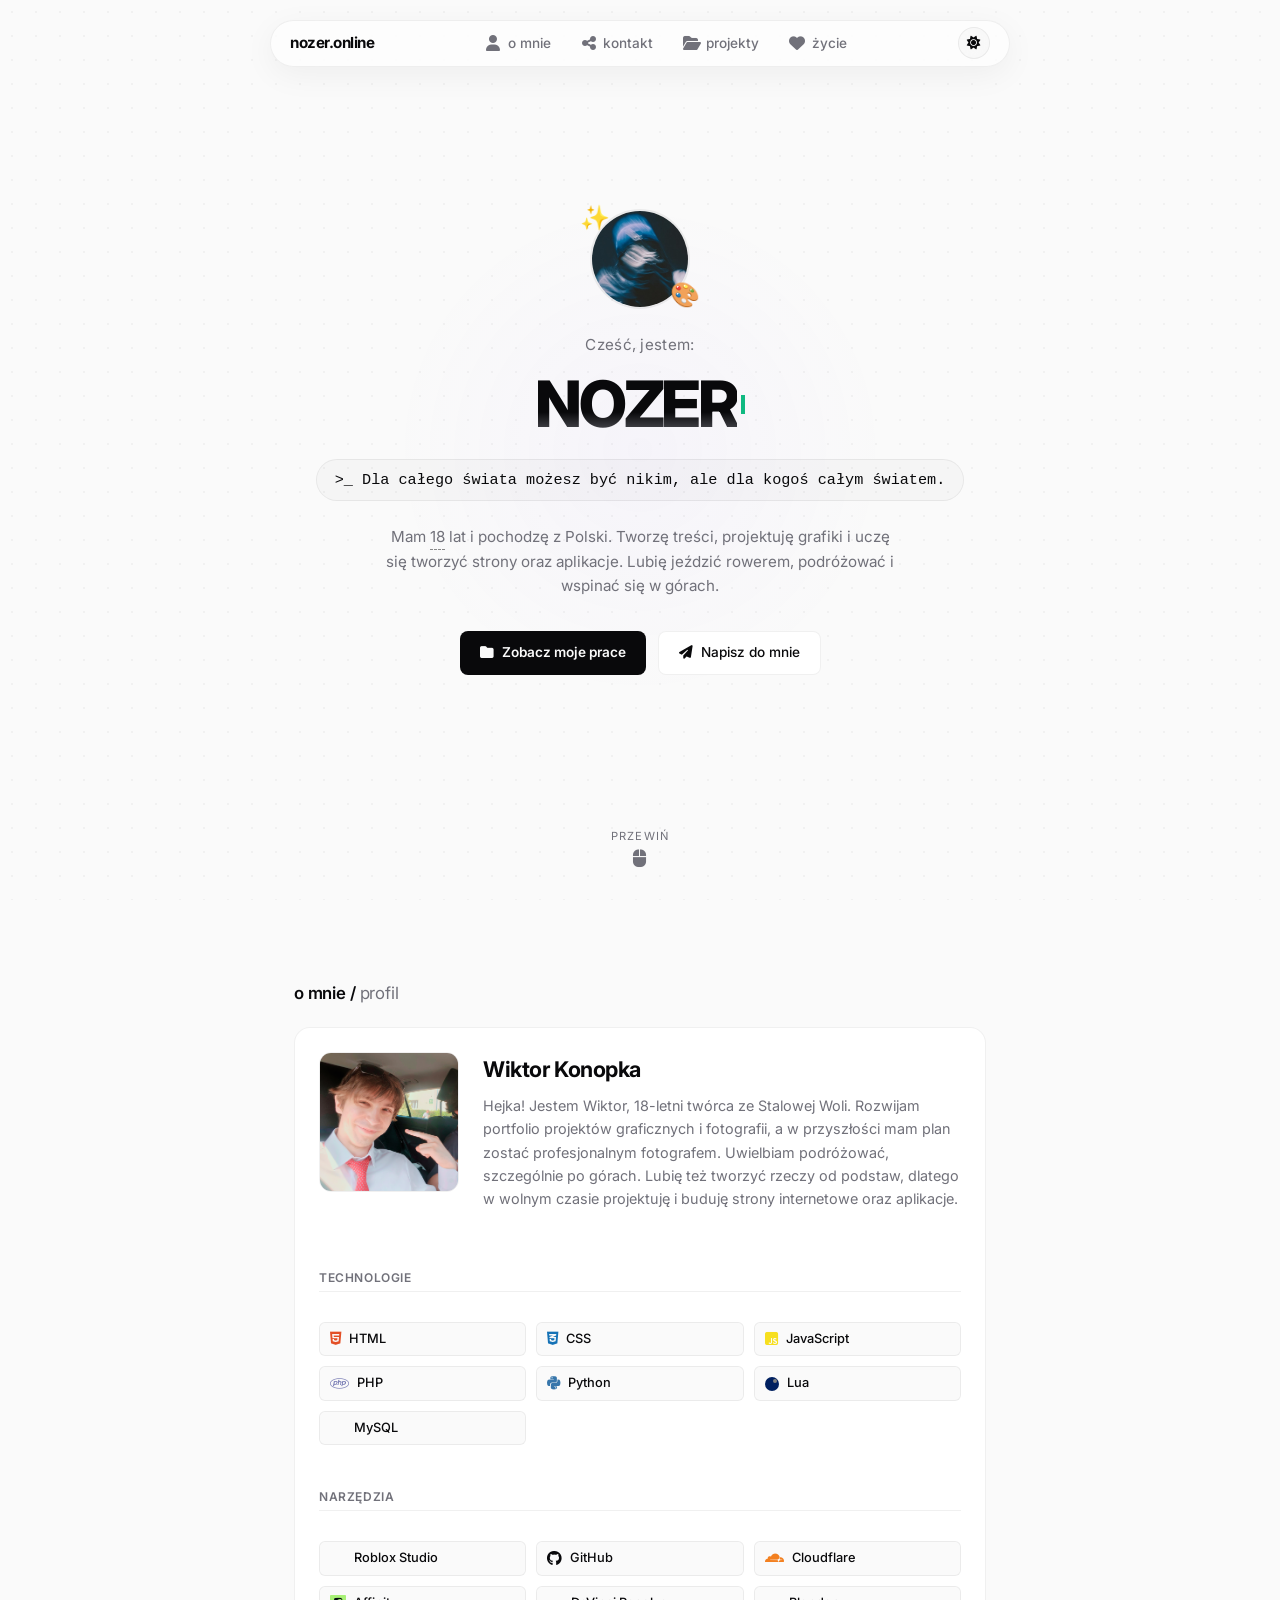
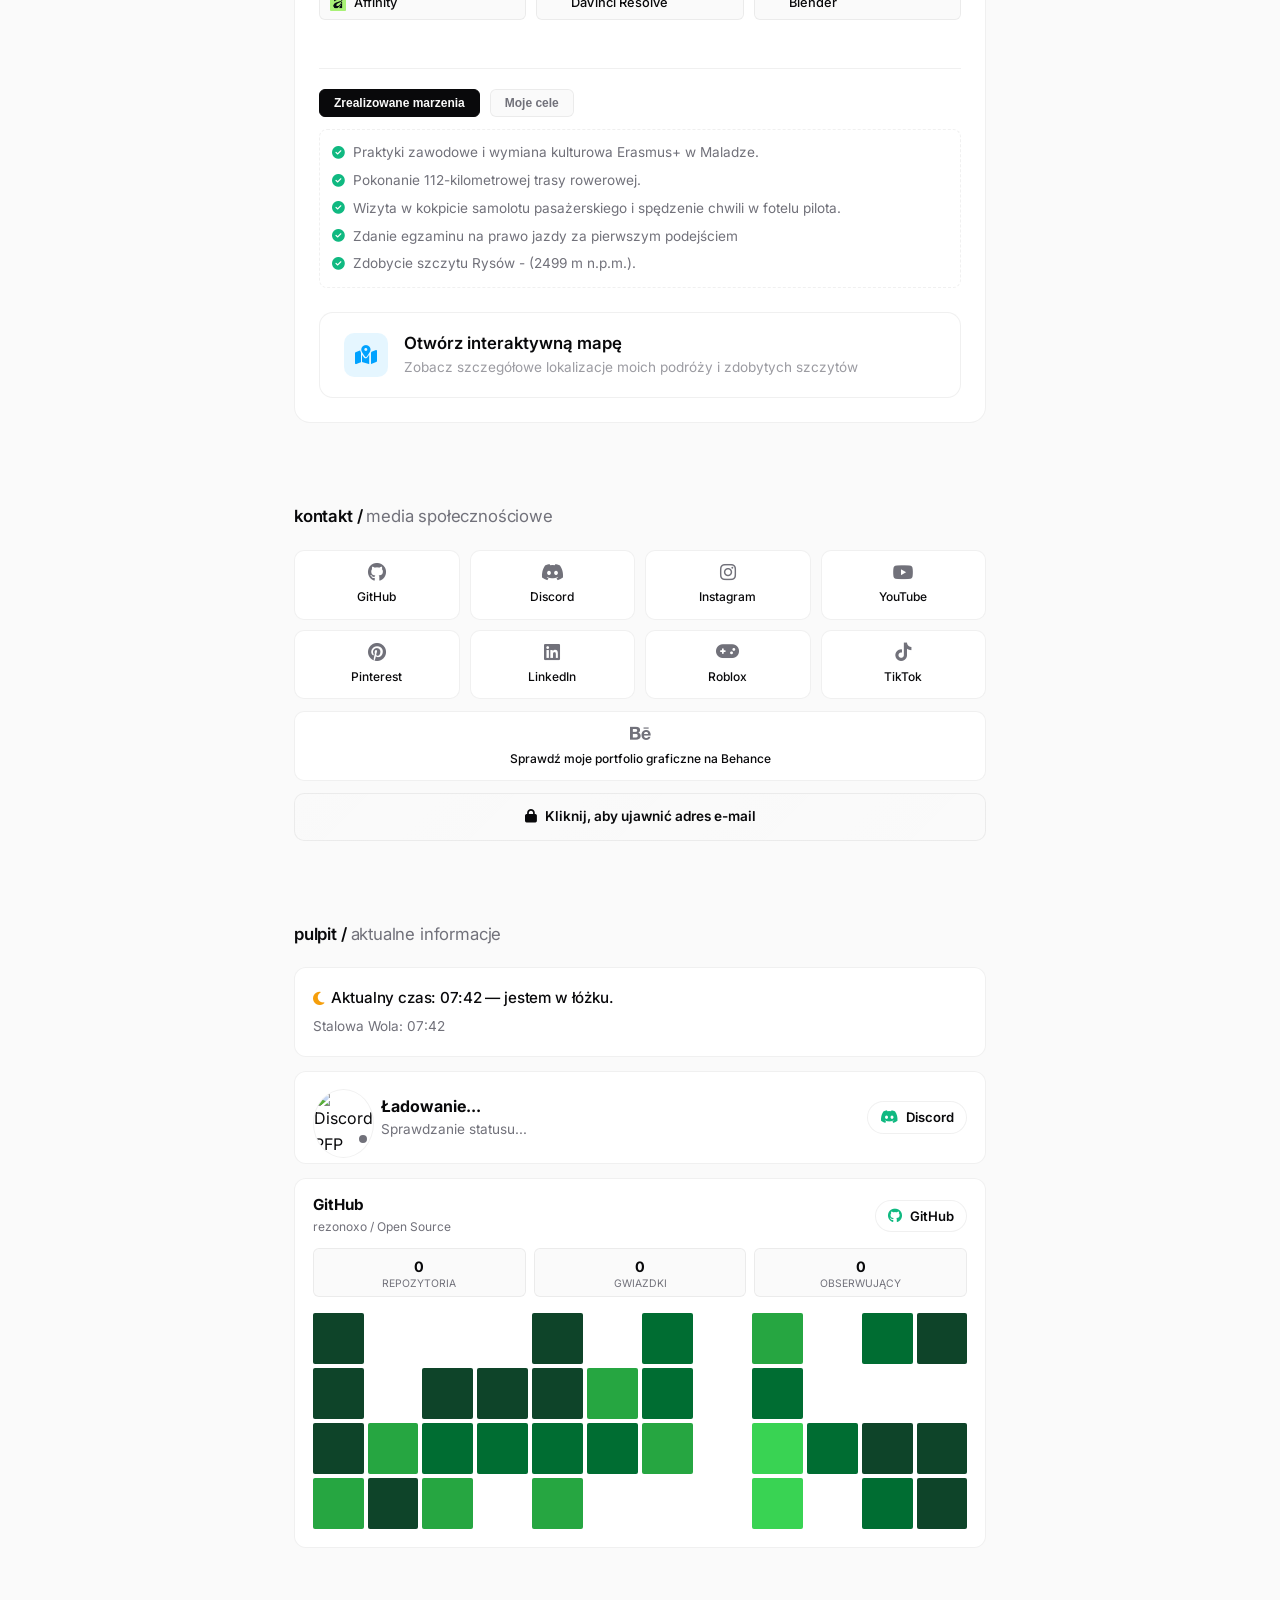
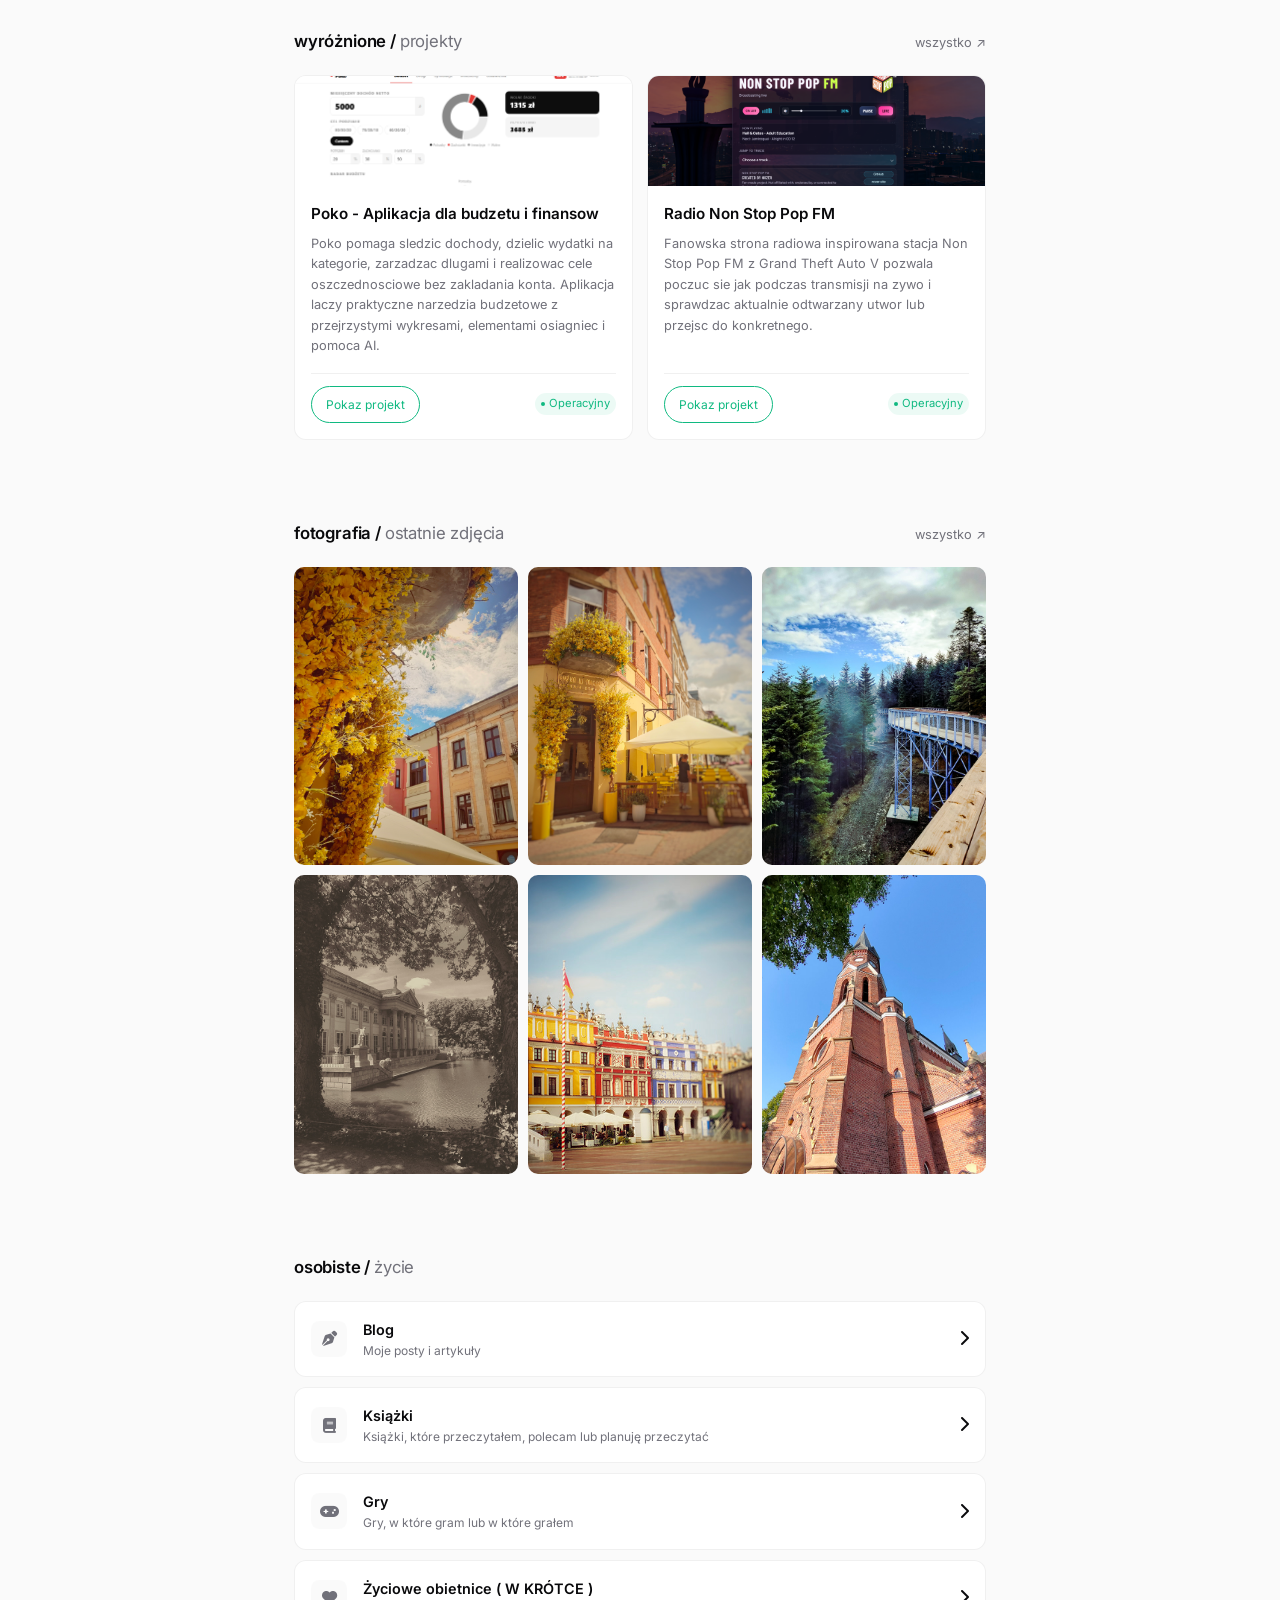
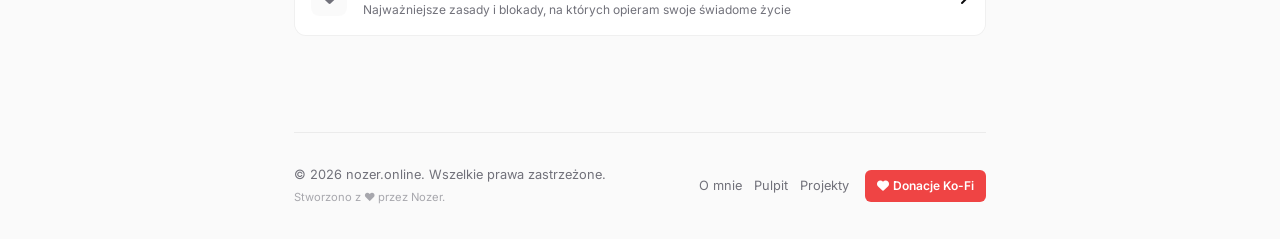
==== index.html @ cde569d1 "16.8.1" ====
﻿<!DOCTYPE html>
<html lang="pl">
<head>
    <meta charset="UTF-8">
    <meta name="viewport" content="width=device-width, initial-scale=1.0">
    <title>Nozer.online | Wiktor Konopka</title>
    <meta name="description" content="Hej, nazywam się Wiktor Konopka, jestem młodym twórcą z Polski. Tworzę grafiki, strony internetowe i aplikacje. Lubię podróżować, chodzić po górach i jeździć rowerem. Poznaj mnie na mojej stronie.">
    <meta name="keywords" content="Wiktor Konopka, Nozer, portfolio, web design Polska, fotografia, grafika, developer, designer, Stalowa Wola, Polska, Nozercode">
    <meta name="robots" content="index, follow, max-image-preview:large, max-snippet:-1, max-video-preview:-1">
    <link rel="canonical" href="https://nozer.online/">
    <meta property="og:title" content="Nozer | Portfolio, fotografia i web design">
    <meta property="og:description" content="Portfolio Wiktora Konopki (Nozer): strony internetowe, grafika, fotografia i projekty tworzone w Polsce.">
    <meta property="og:image" content="https://i.imgur.com/TGiq80i.jpeg">
    <meta property="og:url" content="https://nozer.online/">
    <meta property="og:type" content="website">
    <meta property="og:locale" content="pl_PL">
    <meta name="twitter:card" content="summary_large_image">
    <meta name="twitter:title" content="Nozer | Portfolio, fotografia i web design">
    <meta name="twitter:description" content="Hej, jestem Nozer. Jestem młodym twórcą z Polski. Tworzę grafiki, strony internetowe i aplikacje. Lubię podróżować, chodzić po górach i jeździć rowerem. Poznaj mnie na mojej stronie.">
    <meta name="twitter:image" content="https://i.imgur.com/TGiq80i.jpeg">
    <link rel="preconnect" href="https://fonts.googleapis.com">
    <link rel="preconnect" href="https://fonts.gstatic.com" crossorigin>
    <link href="https://fonts.googleapis.com/css2?family=Inter:wght@400;500;600;700;800&display=swap" rel="stylesheet">
    <link rel="stylesheet" href="https://cdnjs.cloudflare.com/ajax/libs/font-awesome/6.4.0/css/all.min.css">
    <link rel="icon" href="icon.png">
        <link rel="stylesheet" href="style.css">
        <script type="application/ld+json">
        {
            "@context": "https://schema.org",
            "@type": "Person",
            "name": "Wiktor Konopka",
            "givenName": "Wiktor",
            "familyName": "Konopka",
            "url": "https://nozer.online/",
            "jobTitle": "Web Designer, Graphic Designer, Photographer",
            "homeLocation": {
                "@type": "Place",
                "name": "Stalowa Wola, Polska"
            },
            "address": {
                "@type": "PostalAddress",
                "addressLocality": "Stalowa Wola",
                "addressCountry": "PL"
            },
            "sameAs": [
                "https://github.com/rezonoxo",
                "https://instagram.com/wiktorkonopka_pv",
                "https://youtube.com/@nozercode",
                "https://pinterest.com/nozercode",
                "https://behance.net/nozercode",
                "https://tiktok.com/@nozercode"
            ]
        }
        </script>
</head>
<body data-theme="dark">
<script src="https://unpkg.com/lenis@1.1.18/dist/lenis.min.js"></script>
  <script src="smooth-scroll.js"></script>
  <link rel="stylesheet" href="smooth-scroll.css">
    <!-- Navbar -->
    <div class="nav-wrapper">
        <nav class="site-nav">
            <a href="index.html" class="logo">nozer.online</a>
            <ul class="site-nav-links">
                <li><a href="#about" aria-label="O mnie"><i class="fas fa-user"></i><span class="nav-link-text">o mnie</span></a></li>
                <li><a href="#connect" aria-label="Sieci społeczne"><i class="fas fa-share-alt"></i><span class="nav-link-text">kontakt</span></a></li>
                <li><a href="#projects" aria-label="Projekty"><i class="fas fa-folder-open"></i><span class="nav-link-text">projekty</span></a></li>
                <li><a href="#life" aria-label="Życie"><i class="fas fa-heart"></i><span class="nav-link-text">życie</span></a></li>
            </ul>
            <div class="nav-right">
                <button class="theme-toggle" id="theme-toggle-btn" aria-label="Przełącz motyw">
                    <i class="fas fa-moon"></i>
                </button>
            </div>
        </nav>
    </div>


    <div id="home-view">
    <!-- Hero -->
    <header class="hero-fullscreen">
        <div class="avatar-container">
            <img src="pp.png" alt="Nozer Avatar" class="main-avatar">
            <span class="deco-sticker deco-1">✨</span>
            <span class="deco-sticker deco-2">🎨</span>
        </div>
        <div class="hero-subtitle">Cześć, jestem:</div>
        <div class="typewriter-wrapper">
            <h1><span id="hero-name"></span></h1>
            <span class="typewriter-cursor"></span>
        </div>
        <div class="hero-chip" id="hero-quote">>_ Tworzę cyfrowe doświadczenia, grafiki i materiały wizualne.</div>
        <p class="hero-sub">
  Mam <span class="age-wrapper">18<span class="age-tooltip" id="exact-age">Wczytywanie...</span></span> lat i pochodzę z Polski. Tworzę treści, projektuję grafiki i uczę się tworzyć strony oraz aplikacje. Lubię jeździć rowerem, podróżować i wspinać się w górach.
</p>
        <div class="hero-btns">
            <a href="#projects" class="btn btn-primary"><i class="fas fa-folder"></i> Zobacz moje prace</a>
            <a href="#connect" class="btn btn-secondary"><i class="fas fa-paper-plane"></i> Napisz do mnie</a>
        </div>
        <a href="#about" class="scroll-icon">Przewiń <i class="fas fa-mouse"></i></a>
    </header>

    <div class="container">

        <!-- ABOUT -->
        <section id="about">
            <div class="section-header">
                <h3>o mnie / <span>profil</span></h3>
            </div>
            <div class="about-box">
                <div class="about-top-row">
                    <img src="wiktorkonopka.jpg" class="about-img" alt="Wiktor Konopka" loading="lazy" onerror="this.src='https://i.imgur.com/TGiq80i.jpeg'">
                    <div class="about-details">
                        <h4>Wiktor Konopka</h4>
                        <p>Hejka! Jestem Wiktor, 18-letni twórca ze Stalowej Woli. Rozwijam portfolio projektów graficznych i fotografii, a w przyszłości mam plan zostać profesjonalnym fotografem. Uwielbiam podróżować, szczególnie po górach. Lubię też tworzyć rzeczy od podstaw, dlatego w wolnym czasie projektuję i buduję strony internetowe oraz aplikacje.</p>
                    </div>
                </div>
                
                <div class="skills-label">Technologie</div>
                <div class="programs-grid">
                    <div class="program-tag"><i class="fab fa-html5" style="color:#e34f26;"></i> HTML</div>
                    <div class="program-tag"><i class="fab fa-css3-alt" style="color:#1572b6;"></i> CSS</div>
                    <div class="program-tag"><i class="fab fa-js-square" style="color:#f7df1e;"></i> JavaScript</div>
                    <div class="program-tag"><i class="fab fa-php" style="color:#777bb4;"></i> PHP</div>
                    <div class="program-tag"><i class="fab fa-python" style="color:#3776ab;"></i> Python</div>
                    <div class="program-tag"><span class="lua-icon"></span> Lua</div>
                    <div class="program-tag"><img class="tool-brand-icon" src="https://cdn.simpleicons.org/mysql/4479A1" alt="" aria-hidden="true"> MySQL</div>
                </div>

                <div class="skills-label">Narzędzia</div>
                <div class="programs-grid">
                    <div class="program-tag"><img class="tool-brand-icon" src="https://cdn.simpleicons.org/roblox/00A2FF" alt="" aria-hidden="true"> Roblox Studio</div>
                    <div class="program-tag"><i class="fab fa-github" style="color:var(--text-main);"></i> GitHub</div>
                    <div class="program-tag"><i class="fab fa-cloudflare" style="color:#f38020;"></i> Cloudflare</div>
                    <div class="program-tag"><img class="tool-brand-icon" src="images/logoaffinity.png" alt="" aria-hidden="true"> Affinity</div>
                    <div class="program-tag"><img class="tool-brand-icon" src="https://cdn.simpleicons.org/davinciresolve/FF8C00" alt="" aria-hidden="true"> DaVinci Resolve</div>
                    <div class="program-tag"><img class="tool-brand-icon" src="https://cdn.simpleicons.org/blender/EA7638" alt="" aria-hidden="true"> Blender</div>
                </div>

                <div class="dreams-container">
                    <div class="dreams-tabs">
                        <button class="dream-tab-btn active" onclick="switchDreamTab('achieved')">Zrealizowane marzenia</button>
                        <button class="dream-tab-btn" onclick="switchDreamTab('planned')">Moje cele</button>
                    </div>
                    <div id="dream-achieved" class="dream-content-pane active">
                        <ul class="dream-list">
                            <li class="done"><i class="fas fa-check-circle"></i> Praktyki zawodowe i wymiana kulturowa Erasmus+ w Maladze.</li>
                            <li class="done"><i class="fas fa-check-circle"></i> Pokonanie 112-kilometrowej trasy rowerowej.</li>
                            <li class="done"><i class="fas fa-check-circle"></i> Wizyta w kokpicie samolotu pasażerskiego i spędzenie chwili w fotelu pilota.</li>
                            <li class="done"><i class="fas fa-check-circle"></i> Zdanie egzaminu na prawo jazdy za pierwszym podejściem</li>
                            <li class="done"><i class="fas fa-check-circle"></i> Zdobycie szczytu Rysów - (2499 m n.p.m.).</li>
                        </ul>
                    </div>
                    <div id="dream-planned" class="dream-content-pane">
                        <ul class="dream-list">
                            <li class="plan"><i class="far fa-circle"></i> Zdanie egzaminów zawodowych i zdobycie tytułu technika informatyka</li>
                            <li class="plan"><i class="far fa-circle"></i> Zdanie egzaminu maturalnego</li>
                            <li class="plan"><i class="far fa-circle"></i> Napisanie książki</li>
                            <li class="plan"><i class="far fa-circle"></i> Rozpoczęcie działalności w kółku fotograficznym</li>
                            <li class="plan"><i class="far fa-circle"></i> Nauczenie się pływać</li>
                        </ul>
                    </div>
                    <a href="mapa.html" class="map-link" aria-label="Otwórz interaktywną mapę">
                        <div class="map-link__inner">
                            <div class="map-link__icon" aria-hidden="true">
                                <i class="fas fa-map-marked-alt"></i>
                            </div>
                            <div class="map-link__content">
                                <div class="map-link__title">Otwórz interaktywną mapę</div>
                                <div class="map-link__subtitle">Zobacz szczegółowe lokalizacje moich podróży i zdobytych szczytów</div>
                            </div>
                        </div>
                    </a>
                </div>
            </div>
        </section>

        <!-- CONNECT -->
        <section id="connect">
            <div class="section-header">
                <h3>kontakt / <span>media społecznościowe</span></h3>
            </div>
            <div class="connect-container">
                <div class="socials-grid">
                    <a href="https://github.com/rezonoxo" class="social-btn" target="_blank" rel="noopener noreferrer"><i class="fab fa-github"></i>GitHub</a>
                    <a href="https://discord.com/users/690653953238499369" class="social-btn" target="_blank" rel="noopener noreferrer"><i class="fab fa-discord"></i>Discord</a>
                    <a href="https://instagram.com/wiktorkonopka_pv" class="social-btn" target="_blank" rel="noopener noreferrer"><i class="fab fa-instagram"></i>Instagram</a>
                    <a href="https://youtube.com/@nozercode" class="social-btn" target="_blank" rel="noopener noreferrer"><i class="fab fa-youtube"></i>YouTube</a>
                    <a href="https://pinterest.com/nozercode" class="social-btn" target="_blank" rel="noopener noreferrer"><i class="fab fa-pinterest"></i>Pinterest</a>
                    <a href="https://www.linkedin.com/in/wiktor-konopka-4b8548431/" class="social-btn" target="_blank" rel="noopener noreferrer"><i class="fab fa-linkedin"></i>LinkedIn</a>
                    <a href="https://www.roblox.com/pl/users/837322121/profile" class="social-btn" target="_blank" rel="noopener noreferrer"><i class="fas fa-gamepad"></i>Roblox</a>
                    <a href="https://tiktok.com/@nozercode" class="social-btn" target="_blank" rel="noopener noreferrer"><i class="fab fa-tiktok"></i>TikTok</a>
                </div>
                <a href="https://behance.net/nozercode" class="social-btn" target="_blank" rel="noopener noreferrer"><i class="fab fa-behance"></i>Sprawdź moje portfolio graficzne na Behance</a>
                <div class="secure-mail-wrapper">
                    <div class="mail-btn" id="secure-mail-trigger" onclick="handleSecureEmail()">
                        <i class="fas fa-lock"></i> <span id="mail-text">Kliknij, aby ujawnić adres e-mail</span>
                    </div>
                </div>
            </div>
        </section>

        <!-- DASHBOARD -->
        <section id="dashboard">
            <div class="section-header">
                <h3>pulpit / <span>aktualne informacje</span></h3>
            </div>
            
            <div class="dashboard-grid">
                <div class="card weather-card-natural">
                    <div class="weather-line">
                        <i class="fas fa-circle-notch fa-spin" id="weather-icon"></i> 
                        <span id="natural-time-string">Aktualny czas --:--</span>
                    </div>
                    <div class="weather-subline" id="natural-weather-string">
                        Pogoda w Stalowej Woli ładuje się...
                    </div>
                </div>

                <div class="card discord-compact" id="discord-compact-card" tabindex="0" role="button" aria-haspopup="true" aria-expanded="false" aria-label="Pokaż pełny status Discorda">
                    <div class="discord-avatar-wrapper discord-avatar-wrapper--lg">
                        <img src="https://i.imgur.com/TGiq80i.jpeg" id="dashboard-discord-pfp" class="discord-avatar-img" alt="Discord PFP">
                        <div class="discord-live-dot" id="dashboard-discord-dot"></div>
                    </div>
                    <div class="discord-compact-text">
                        <h4 id="dashboard-discord-name">Ładowanie...</h4>
                        <p id="dashboard-discord-activity">Sprawdzanie statusu...</p>
                    </div>
                    <a href="#" id="action-discord" class="card-action-link" target="_blank" rel="noopener noreferrer"><i class="fab fa-discord"></i> Discord</a>
                    <div class="discord-full-overlay" aria-hidden="true">
                        <iframe src="widget.html" title="Discord full profile" loading="lazy"></iframe>
                    </div>
                </div>
            </div>

            <div class="card github-box">
                <div class="github-card-head">
                    <div class="github-card-title">
                        <h4>GitHub</h4>
                        <span>rezonoxo / Open Source</span>
                    </div>
                    <a href="#" id="action-github" class="card-action-link" target="_blank" rel="noopener noreferrer"><i class="fab fa-github"></i> GitHub</a>
                </div>
                <div class="git-stats-row">
                    <div class="git-stat-pill"><div id="git-commits">0</div><span>Repozytoria</span></div>
                    <div class="git-stat-pill"><div id="git-stars">0</div><span>Gwiazdki</span></div>
                    <div class="git-stat-pill"><div id="git-prs">0</div><span>Obserwujący</span></div>
                </div>
                <div>
                    <div class="github-grid" id="git-board"></div>
                </div>
            </div>
        </section>

        <!-- PROJECTS -->
        <section id="projects">
            <div class="section-header">
                <h3>wyróżnione / <span>projekty</span></h3>
                <a href="#catalog-projects" class="view-all" data-catalog-link="projects">wszystko ↗</a>
            </div>
            <div class="projects-grid" id="featured-projects-grid">
                <div class="project-card">
                    <img src="projects/banners/poko.png" class="project-banner" alt="Banner aplikacji Poko" loading="lazy">
                    <div class="project-content">
                        <div class="project-title-row">
                            <h4>Poko - Aplikacja dla budżetu i finansów</h4>
                        </div>
                        <p class="project-desc">Poko pomaga śledzić dochody, dzielić wydatki na kategorie, zarządzać długami i realizować cele oszczędnościowe — bez zakładania konta. Aplikacja łączy praktyczne narzędzia budżetowe z przejrzystymi wykresami, elementami osiągnięć i pomocą AI.</p>
                        <div class="project-footer">
                            <a href="https://rezonoxo.github.io/Poko/" class="project-action" target="_blank" rel="noopener noreferrer">Pokaż projekt</a>
                            <div class="sys-status">Operacyjny</div>
                        </div>
                    </div>
                </div>
                <div class="project-card">
                    <img src="projects/banners/nsf.png" class="project-banner" alt="Banner radia Non Stop Pop FM" loading="lazy">
                    <div class="project-content">
                        <div class="project-title-row">
                            <h4>Radio Non Stop Pop FM</h4>
                        </div>
                        <p class="project-desc">To fanowska strona radiowa inspirowana stacją Non Stop Pop FM z Grand Theft Auto V pozwala poczuć się jakby słuchając transmisję na żywo i sprawdzać aktualnie odtwarzany utwór lub przejść do konkretnego.</p>
                        <div class="project-footer">
                            <a href="https://rezonoxo.github.io/non-stop-fm/" class="project-action" target="_blank" rel="noopener noreferrer">Pokaż projekt</a>
                            <div class="sys-status">Operacyjny</div>
                        </div>
                    </div>
                </div>
            </div>
        </section>

        <!-- PHOTOGRAPHY -->
        <section id="photography">
            <div class="section-header">
                <h3>fotografia / <span>ostatnie zdjęcia</span></h3>
                <a href="#catalog-photos" class="view-all" data-catalog-link="photos">wszystko ↗</a>
            </div>
            <div class="photo-row" id="featured-photo-row">
                <div class="photo-item" tabindex="0" role="button" aria-label="Otwórz zdjęcie: Kościół w stylu gotyckim" data-title="Kościół w stylu gotyckim" data-location="Stalowa Wola, Polska">
                    <img src="photography/church.jpg" alt="zdjęcie kościoła" loading="lazy">
                    <div class="photo-overlay"><i class="fas fa-expand"></i></div>
                </div>
                <div class="photo-item" tabindex="0" role="button" aria-label="Otwórz zdjęcie: Jesienny las" data-title="Jesienny las" data-location="Pieniński Park Narodowy, Polska">
                    <img src="photography/forest.jpg" alt="Fotografia ukazująca spokojną scenę jesiennego lasu. Promienie słońca przebijają się przez gęstą koronę wysokich, nagich drzew, rzucając promienie na ścieżkę zaśniężoną rdzawobrązowymi liśćmi. Ścieżka wijąca się w dal, gdzie samotna postać osoby spaceruje. Mały, biały znacznik szlaku z zielonym tekstem widoczny na pniu drzewa na pierwszym planie." loading="lazy">
                    <div class="photo-overlay"><i class="fas fa-expand"></i></div>
                </div>
                <div class="photo-item" tabindex="0" role="button" aria-label="Otwórz zdjęcie: Ulica Pragi" data-title="Ulica Pragi" data-location="Praga, Czechy">
                    <img src="photography/prague.jpg" alt="Widok ulicy z wąskiego brukowanego przejścia skierowanego w stronę dużego, ozdobnego budynku w stylu żółto-ochrowego pod czystym błękitnym niebem. Budynek ma klasyczną fasadę z dużymi łukowymi oknami na górnych piętrach i ciemnoniebieskimi detalami. Kilka białych samochodów dostawczych zaparkowanych na dole, w pobliżu sklepów. Ludzie spacerują po ulicy, a kobieta ciągnąc różową walizkę. Boki przejścia oprawiają niższe ściany sąsiednich starych budynków." loading="lazy">
                    <div class="photo-overlay"><i class="fas fa-expand"></i></div>
                </div>
                <div class="photo-item" tabindex="0" role="button" aria-label="Otwórz zdjęcie: Alpy Szwajcarskie" data-title="Alpy Szwajcarskie" data-location="Mürren, Szwajcaria">
                    <img src="photography/water.jpg" alt="Zbliżenie na dłoń trzymającą szklankę wody z lodem i plasterkiem cytryny. W tle widać imponujące, ośnieżone góry oraz zielone zbocza i lasy pod błękitnym niebem." loading="lazy">
                    <div class="photo-overlay"><i class="fas fa-expand"></i></div>
                </div>
            </div>
            <div class="photo-modal" id="photo-modal" aria-hidden="true">
                <div class="photo-modal-content">
                    <button class="photo-modal-close" id="photo-modal-close" aria-label="Zamknij zdjęcie">
                        <i class="fas fa-times"></i>
                    </button>
                    <img id="photo-modal-img" src="" alt="Powiększone zdjęcie">
                    <div class="photo-modal-meta">
                        <h4 id="photo-modal-title">Tytuł zdjęcia</h4>
                        <p><i class="fas fa-location-dot"></i> <span id="photo-modal-location">Malaga, Hiszpania</span></p>
                    </div>
                </div>
            </div>
        </section>

        <!-- LIFE -->
        <section id="life">
            <div class="section-header">
                <h3>osobiste / <span>życie</span></h3>
            </div>
            <div class="life-list">
                <a href="entries.html" class="life-item">
                    <div class="life-left">
                        <div class="life-icon"><i class="fas fa-pen-nib"></i></div>
                        <div class="life-info"><h4>Blog</h4><p>Moje posty i artykuły</p></div>
                    </div>
                    <div class="life-arrow"><i class="fas fa-chevron-right"></i></div>
                </a>
                <a href="books.html" class="life-item">
                    <div class="life-left">
                        <div class="life-icon"><i class="fas fa-book"></i></div>
                        <div class="life-info"><h4>Książki</h4><p>Książki, które przeczytałem, polecam lub planuję przeczytać</p></div>
                    </div>
                    <div class="life-arrow"><i class="fas fa-chevron-right"></i></div>
                </a>
                <a href="games.html" class="life-item">
                    <div class="life-left">
                        <div class="life-icon"><i class="fas fa-gamepad"></i></div>
                        <div class="life-info"><h4>Gry</h4><p>Gry, w które gram lub w które grałem</p></div>
                    </div>
                    <div class="life-arrow"><i class="fas fa-chevron-right"></i></div>
                </a>
                <a href="life-promises.html" class="life-item">
                    <div class="life-left">
                        <div class="life-icon"><i class="fas fa-heart"></i></div>
                        <div class="life-info"><h4>Życiowe obietnice ( W KRÓTCE )</h4><p>Najważniejsze zasady i blokady, na których opieram swoje świadome życie</p></div>
                    </div>
                    <div class="life-arrow"><i class="fas fa-chevron-right"></i></div>
                </a>
            </div>
        </section>

        <!-- FOOTER -->
        <footer class="site-footer">
            <div class="footer-left">
                <div>&copy; <span class="current-year"></span> nozer.online. Wszelkie prawa zastrzeżone.</div>
                <div style="font-size: 0.7rem; opacity: 0.6;">Stworzono z ❤️ przez Nozer.</div>
            </div>
            <div class="footer-right">
                <ul class="footer-nav">
                    <li><a href="#about">O mnie</a></li>
                    <li><a href="#dashboard">Pulpit</a></li>
                    <li><a href="#projects">Projekty</a></li>
                </ul>
                <a href="https://ko-fi.com/nozer" target="_blank" rel="noopener noreferrer" class="btn-donation"><i class="fas fa-heart"></i> Donacje Ko-Fi</a>
            </div>
        </footer>

    </div>
    </div>

    <section class="catalog-view" id="catalog-view" aria-hidden="true">
        <div class="catalog-shell">
            <div class="catalog-topbar">
                <button class="catalog-back-btn" id="catalog-back-btn" type="button">
                    <i class="fas fa-arrow-left"></i>
                    Powrot
                </button>
                <div class="catalog-tabs" role="tablist" aria-label="Katalog">
                    <button class="catalog-tab active" type="button" data-catalog-tab="projects">
                        <i class="fas fa-folder-open"></i>
                        Projekty
                    </button>
                    <button class="catalog-tab" type="button" data-catalog-tab="photos">
                        <i class="fas fa-camera"></i>
                        Fotografie
                    </button>
                </div>
            </div>

            <header class="catalog-hero">
                <p id="catalog-kicker">katalog / projekty</p>
                <h2 id="catalog-title">Wszystkie projekty</h2>
                <span id="catalog-count">0 pozycji</span>
            </header>

            <div class="catalog-grid catalog-project-grid" id="catalog-grid"></div>
        </div>
    </section>

    <script>
        // ============================================
        // TYPEWRITER EFFECT
        // ============================================
        const typewriter = {
            names: ["NOZER", "WIKTOR", "HEAVEN", "REZONOXO"],
            currentIndex: 0,
            charIndex: 0,
            isDeleting: false,
            isWaiting: false,
            element: null,
            cursor: null,
            
            init() {
                this.element = document.getElementById('hero-name');
                this.cursor = document.querySelector('.typewriter-cursor');
                if (!this.element) return;
                if (window.matchMedia('(prefers-reduced-motion: reduce)').matches) {
                    this.element.textContent = this.names[0];
                    return;
                }
                this.element.textContent = '';
                setTimeout(() => this.type(), 300);
            },
            
            type() {
                if (!this.element) return;
                
                const currentName = this.names[this.currentIndex];
                
                if (this.isDeleting) {
                    this.element.textContent = currentName.substring(0, this.charIndex - 1);
                    this.charIndex--;
                } else {
                    this.element.textContent = currentName.substring(0, this.charIndex + 1);
                    this.charIndex++;
                }
                
                let typeSpeed = this.isDeleting ? 40 : 80;
                
                if (!this.isDeleting && this.charIndex === currentName.length) {
                    typeSpeed = 2000;
                    this.isDeleting = true;
                    this.isWaiting = true;
                } else if (this.isDeleting && this.charIndex === 0) {
                    this.isDeleting = false;
                    this.isWaiting = true;
                    this.currentIndex = (this.currentIndex + 1) % this.names.length;
                    typeSpeed = 500;
                } else {
                    this.isWaiting = false;
                }
                
                if (!this.isWaiting && !this.isDeleting && this.charIndex > 2) {
                    typeSpeed = 60 + Math.random() * 40;
                }
                
                setTimeout(() => this.type(), typeSpeed);
            }
        };

        // ============================================
        // CONFIG
        // ============================================
        const CONFIG = {
            DISCORD_ID: "690653953238499369",
            PROFILE_LINKS: {
                github: "https://github.com/rezonoxo",
                discord: "https://discord.com/users/690653953238499369"
            },
            GITHUB_USERNAME: "rezonoxo",
            HERO_QUOTES: [
                ">_ Im dłużej czekasz na przyszłość, której pragniesz, tym mniej czasu będziesz mieć, by jej doświadczać.",
                ">_ Musisz zmienić swoje życie, aby zmienić swoje życie.",
                ">_ Planuj jak dorosły, ale wierz w to jak dziecko.",
                ">_ Wczoraj jest historią, jutro niewiadomą, a dziś jest darem.",
                ">_ Dla całego świata możesz być nikim, ale dla kogoś całym światem.",
                ">_ W złe rzeczy łatwiej jest uwierzyć."
            ],
            STORAGE_KEYS: {
                theme: "preferred_theme_mode"
            }
        };

        // Elementy DOM
        const themeToggleBtn = document.getElementById('theme-toggle-btn');
        const photoModal = document.getElementById('photo-modal');
        const photoModalClose = document.getElementById('photo-modal-close');
        const photoModalImg = document.getElementById('photo-modal-img');
        const photoModalTitle = document.getElementById('photo-modal-title');
        const photoModalLocation = document.getElementById('photo-modal-location');
        const heroAvatar = document.querySelector('.main-avatar');
        const heroQuoteEl = document.getElementById('hero-quote');
        const profileGithub = document.getElementById('action-github');
        const profileDiscord = document.getElementById('action-discord');
        const naturalTimeString = document.getElementById('natural-time-string');
        const naturalWeatherString = document.getElementById('natural-weather-string');
        const weatherIcon = document.getElementById('weather-icon');
        const gitCommits = document.getElementById('git-commits');
        const gitStars = document.getElementById('git-stars');
        const gitPrs = document.getElementById('git-prs');
        const gitBoard = document.getElementById('git-board');
        const discordCard = document.getElementById('discord-compact-card');
        const homeView = document.getElementById('home-view');
        const catalogView = document.getElementById('catalog-view');
        const catalogGrid = document.getElementById('catalog-grid');
        const catalogTitle = document.getElementById('catalog-title');
        const catalogKicker = document.getElementById('catalog-kicker');
        const catalogCount = document.getElementById('catalog-count');
        const catalogBackBtn = document.getElementById('catalog-back-btn');
        const featuredProjectsGrid = document.getElementById('featured-projects-grid');
        const featuredPhotoRow = document.getElementById('featured-photo-row');
        let allProjects = [];
        let allPhotos = [];
        let currentCatalog = 'projects';
        if (photoModal) document.body.appendChild(photoModal);

        function getSystemTheme() {
            return window.matchMedia('(prefers-color-scheme: dark)').matches ? 'dark' : 'light';
        }

        function setTheme(theme, persist = false) {
            if (!theme) return;
            document.body.setAttribute('data-theme', theme);
            if (themeToggleBtn) {
                const icon = themeToggleBtn.querySelector('i');
                icon.className = theme === 'dark' ? 'fas fa-moon' : 'fas fa-sun';
            }
            if (persist) {
                localStorage.setItem(CONFIG.STORAGE_KEYS.theme, theme);
            }

            const widgetIframe = document.querySelector('.discord-full-overlay iframe');
            if (widgetIframe && widgetIframe.contentWindow) {
                widgetIframe.contentWindow.postMessage({ type: 'THEME_CHANGE', theme }, '*');
            }
        }

        function initThemeToggle() {
            if (!themeToggleBtn) return;
            const savedMode = localStorage.getItem(CONFIG.STORAGE_KEYS.theme) || 'system';
            const initialTheme = savedMode === 'system' ? getSystemTheme() : savedMode;
            setTheme(initialTheme, savedMode !== 'system');
            themeToggleBtn.addEventListener('click', () => {
                const current = document.body.getAttribute('data-theme');
                const next = current === 'dark' ? 'light' : 'dark';
                setTheme(next, true);
            });
            window.matchMedia('(prefers-color-scheme: dark)').addEventListener('change', (event) => {
                const saved = localStorage.getItem(CONFIG.STORAGE_KEYS.theme) || 'system';
                if (saved === 'system') {
                    setTheme(event.matches ? 'dark' : 'light');
                }
            });
        }

        // Discord Lanyard
        function fetchLanyard() {
            const dashDot = document.getElementById('dashboard-discord-dot');
            const dashName = document.getElementById('dashboard-discord-name');
            const dashActivity = document.getElementById('dashboard-discord-activity');
            const dashPfp = document.getElementById('dashboard-discord-pfp');

            fetch(`https://api.lanyard.rest/v1/users/${CONFIG.DISCORD_ID}`)
                .then(res => res.json())
                .then(response => {
                    if (!response.success) return;
                    const data = response.data;
                    if (dashDot) dashDot.className = `discord-live-dot ${data.discord_status}`;
                    if (dashName) dashName.innerText = data.discord_user.global_name || data.discord_user.username;
                    if (dashPfp && data.discord_user.avatar) {
                        const avatarUrl = `https://cdn.discordapp.com/avatars/${data.discord_user.id}/${data.discord_user.avatar}.png?size=128`;
                        dashPfp.src = avatarUrl;
                        if (heroAvatar) heroAvatar.src = avatarUrl;
                    }

                    const richAct = data.activities.find(a => a.type !== 4);
                    if (dashActivity) {
                        dashActivity.innerText = richAct ? `${richAct.name} — ${richAct.details || 'Aktywny'}` : (data.discord_status === 'offline' ? 'Śpię / Offline' : 'Brak aktywnego programu');
                    }
                })
                .catch(() => {});
        }

        // Profile links
        function populateProfileLinks() {
            if (profileGithub) profileGithub.href = CONFIG.PROFILE_LINKS.github;
            if (profileDiscord) profileDiscord.href = CONFIG.PROFILE_LINKS.discord;
        }

        // Hero quote
        function setHeroQuote() {
            const quote = CONFIG.HERO_QUOTES[Math.floor(Math.random() * CONFIG.HERO_QUOTES.length)];
            if (heroQuoteEl) heroQuoteEl.textContent = quote;
        }

        // Email
        function handleSecureEmail() {
            const trigger = document.getElementById('secure-mail-trigger');
            const txt = document.getElementById('mail-text');
            const fullEmail = "kontakt" + "@" + "nozer.online";

            if (trigger.dataset.revealed === 'true') {
                const copyText = async () => {
                    try {
                        if (navigator.clipboard && window.isSecureContext) {
                            await navigator.clipboard.writeText(fullEmail);
                        } else {
                            const helper = document.createElement('textarea');
                            helper.value = fullEmail;
                            helper.setAttribute('readonly', '');
                            helper.style.position = 'fixed';
                            helper.style.opacity = '0';
                            document.body.appendChild(helper);
                            helper.select();
                            document.execCommand('copy');
                            document.body.removeChild(helper);
                        }
                        txt.innerText = "Skopiowano do schowka!";
                        setTimeout(() => { txt.innerText = fullEmail; }, 2000);
                    } catch (error) {
                        txt.innerText = fullEmail;
                        trigger.title = 'Kopiowanie niedostępne w tym kontekście przeglądarki';
                    }
                };
                copyText();
                return;
            }

            txt.innerText = fullEmail;
            trigger.classList.add('revealed');
            trigger.dataset.revealed = 'true';
            trigger.querySelector('i').className = "fas fa-copy";
        }

        window.handleSecureEmail = handleSecureEmail;

        // Dreams tabs
        function switchDreamTab(tabName) {
            document.querySelectorAll('.dream-tab-btn').forEach(b => b.classList.remove('active'));
            document.querySelectorAll('.dream-content-pane').forEach(p => p.classList.remove('active'));
            const activeButton = document.querySelector(`.dream-tab-btn[onclick="switchDreamTab('${tabName}')"]`);
            if (activeButton) activeButton.classList.add('active');
            const targetPane = document.getElementById(`dream-${tabName}`);
            if (targetPane) targetPane.classList.add('active');
        }

        window.switchDreamTab = switchDreamTab;

        // Weather (Stalowa Wola)
        function fetchWeatherData() {
            const weatherUrl = 'https://api.open-meteo.com/v1/forecast?latitude=50.5828&longitude=22.0533&current_weather=true&timezone=Europe/Warsaw';
            fetch(weatherUrl)
                .then(res => res.json())
                .then(data => {
                    if (!data.current_weather) return;
                    const current = data.current_weather;
                    const weatherCodeMap = {
                        0: 'Czysto', 1: 'Głównie jasno', 2: 'Częściowo pochmurno', 3: 'Pochmurnie',
                        45: 'Mgła', 48: 'Osadzająca się mgła szronu', 51: 'Lekka mżawka', 53: 'Umiarkowana mżawka',
                        55: 'Gęsta mżawka', 56: 'Lekka mżawka zamarzająca', 57: 'Gęsta mżawka zamarzająca',
                        61: 'Słaby deszcz', 63: 'Umiarkowany deszcz', 65: 'Intensywny deszcz',
                        66: 'Lekki deszcz zamarzający', 67: 'Intensywny deszcz zamarzający', 71: 'Słaby śnieg',
                        73: 'Umiarkowany śnieg', 75: 'Intensywny śnieg', 77: 'Ziarenka śniegu',
                        80: 'Słabe opady deszczu', 81: 'Umiarkowane opady deszczu', 82: 'Gwałtowne opady deszczu',
                        85: 'Słabe opady śniegu', 86: 'Intensywne opady śniegu', 95: 'Burza',
                        96: 'Burza ze słabym gradem', 99: 'Burza z intensywnym gradem'
                    };
                    const description = weatherCodeMap[current.weathercode] || 'Nieznane';
                    const localDate = new Date(new Date().toLocaleString('en-US', { timeZone: 'Europe/Warsaw' }));
                    const localHour = localDate.getHours();
                    const awake = localHour >= 7 && localHour <= 22;
                    if (naturalTimeString) naturalTimeString.textContent = `Aktualnie jest ${localDate.toLocaleTimeString('pl-PL', { hour: '2-digit', minute: '2-digit' })} — prawdopodobnie jestem ${awake ? 'na nogach' : 'w łóżku'}.`;
                    if (naturalWeatherString) naturalWeatherString.textContent = `Stalowa Wola: ${Math.round(current.temperature)}°C · ${description}`;
                    if (weatherIcon) weatherIcon.className = awake ? 'fas fa-sun' : 'fas fa-moon';
                })
                .catch(() => {
                    updateNaturalTimeAndWeather();
                });
        }

        function updateNaturalTimeAndWeather() {
            const localDate = new Date(new Date().toLocaleString('en-US', { timeZone: 'Europe/Warsaw' }));
            const localHour = localDate.getHours();
            const formatted = localDate.toLocaleTimeString('pl-PL', { hour: '2-digit', minute: '2-digit' });
            const awake = localHour >= 8 && localHour <= 22;
            if (naturalTimeString) naturalTimeString.textContent = `Aktualny czas: ${formatted} — jestem ${awake ? 'na nogach' : 'w łóżku'}.`;
            if (naturalWeatherString) naturalWeatherString.textContent = `Stalowa Wola: ${formatted}`;
            if (weatherIcon) weatherIcon.className = awake ? 'fas fa-sun' : 'fas fa-moon';
        }

        // GitHub
        function fetchGithubStats() {
            const userUrl = `https://api.github.com/users/${encodeURIComponent(CONFIG.GITHUB_USERNAME)}`;
            fetch(userUrl)
                .then(res => res.json())
                .then(user => {
                    if (!user || user.message) return;
                    if (gitCommits) gitCommits.innerText = user.public_repos || 0;
                    if (gitPrs) gitPrs.innerText = user.followers || 0;
                    return fetch(user.repos_url + '?per_page=100');
                })
                .then(res => res && res.json())
                .then(repos => {
                    if (!Array.isArray(repos)) return;
                    const stars = repos.reduce((sum, repo) => sum + (repo.stargazers_count || 0), 0);
                    if (gitStars) gitStars.innerText = stars;
                })
                .catch(() => {});
        }

        function renderGitGrid() {
            if (!gitBoard) return;
            gitBoard.innerHTML = '';
            for (let i = 0; i < 48; i++) {
                const cell = document.createElement('div');
                cell.classList.add('git-cell');
                const chance = Math.random();
                if (chance > 0.88) cell.classList.add('lvl-4');
                else if (chance > 0.75) cell.classList.add('lvl-3');
                else if (chance > 0.55) cell.classList.add('lvl-2');
                else if (chance > 0.35) cell.classList.add('lvl-1');
                gitBoard.appendChild(cell);
            }
        }

        function escapeHTML(value) {
            return String(value || '').replace(/[&<>"']/g, (char) => ({
                '&': '&amp;',
                '<': '&lt;',
                '>': '&gt;',
                '"': '&quot;',
                "'": '&#39;'
            }[char]));
        }

        function projectCardTemplate(project) {
            const safeUrl = project.url ? escapeHTML(project.url) : '#';
            const targetAttrs = project.url ? ' target="_blank" rel="noopener noreferrer"' : '';
            return `
                <div class="project-card">
                    <img src="${escapeHTML(project.banner)}" class="project-banner" alt="Banner projektu ${escapeHTML(project.title)}" loading="lazy">
                    <div class="project-content">
                        <div class="project-title-row">
                            <h4>${escapeHTML(project.title)}</h4>
                        </div>
                        <p class="project-desc">${escapeHTML(project.description)}</p>
                        <div class="project-footer">
                            <a href="${safeUrl}" class="project-action"${targetAttrs}>Pokaz projekt</a>
                            <div class="sys-status">${escapeHTML(project.status || 'Gotowy')}</div>
                        </div>
                    </div>
                </div>
            `;
        }

        function photoItemTemplate(photo) {
            return `
                <div class="photo-item" tabindex="0" role="button" aria-label="Otworz zdjecie: ${escapeHTML(photo.title)}" data-title="${escapeHTML(photo.title)}" data-location="${escapeHTML(photo.location)}">
                    <img src="${escapeHTML(photo.image)}" alt="${escapeHTML(photo.alt || photo.title)}" loading="lazy">
                    <div class="photo-overlay"><i class="fas fa-expand"></i></div>
                </div>
            `;
        }

        async function loadPortfolioCatalogs() {
            try {
                const [projectResponse, photoResponse] = await Promise.all([
                    fetch('projects.json'),
                    fetch('photos.json')
                ]);
                allProjects = projectResponse.ok ? await projectResponse.json() : [];
                allPhotos = photoResponse.ok ? await photoResponse.json() : [];
                renderFeaturedCatalogItems();
            } catch (error) {
                allProjects = [];
                allPhotos = [];
            }
        }

        function renderFeaturedCatalogItems() {
            if (featuredProjectsGrid && allProjects.length) {
                featuredProjectsGrid.innerHTML = allProjects.slice(0, 2).map(projectCardTemplate).join('');
            }
            if (featuredPhotoRow && allPhotos.length) {
                featuredPhotoRow.innerHTML = allPhotos.slice(0, 6).map(photoItemTemplate).join('');
                initPhotoModal();
            }
        }

        function openCatalog(type = 'projects') {
            currentCatalog = type;
            if (homeView) homeView.hidden = true;
            if (catalogView) {
                catalogView.classList.add('active');
                catalogView.setAttribute('aria-hidden', 'false');
            }
            renderCatalog();
            window.scrollTo({ top: 0, behavior: 'smooth' });
        }

        function closeCatalog() {
            if (homeView) homeView.hidden = false;
            if (catalogView) {
                catalogView.classList.remove('active');
                catalogView.setAttribute('aria-hidden', 'true');
            }
            history.replaceState(null, '', window.location.pathname + window.location.search);
            window.scrollTo({ top: 0, behavior: 'smooth' });
        }

        function renderCatalog() {
            const isProjects = currentCatalog === 'projects';
            const items = isProjects ? allProjects : allPhotos;
            document.querySelectorAll('[data-catalog-tab]').forEach(tab => {
                tab.classList.toggle('active', tab.dataset.catalogTab === currentCatalog);
            });
            if (catalogKicker) catalogKicker.textContent = isProjects ? 'katalog / projekty' : 'katalog / fotografia';
            if (catalogTitle) catalogTitle.textContent = isProjects ? 'Wszystkie projekty' : 'Wszystkie fotografie';
            if (catalogCount) catalogCount.textContent = `${items.length} ${items.length === 1 ? 'pozycja' : 'pozycji'}`;
            if (!catalogGrid) return;
            catalogGrid.className = `catalog-grid ${isProjects ? 'catalog-project-grid' : 'catalog-photo-grid'}`;

            if (!items.length) {
                catalogGrid.innerHTML = '<p class="catalog-empty">Nie ma jeszcze nic do wyswietlenia.</p>';
                return;
            }

            catalogGrid.innerHTML = isProjects
                ? items.map(projectCardTemplate).join('')
                : items.map(photoItemTemplate).join('');

            if (!isProjects) initPhotoModal(catalogGrid);
        }

        function initCatalogNavigation() {
            document.querySelectorAll('[data-catalog-link]').forEach(link => {
                link.addEventListener('click', (event) => {
                    event.preventDefault();
                    openCatalog(link.dataset.catalogLink);
                });
            });
            document.querySelectorAll('[data-catalog-tab]').forEach(tab => {
                tab.addEventListener('click', () => {
                    currentCatalog = tab.dataset.catalogTab;
                    renderCatalog();
                });
            });
            if (catalogBackBtn) catalogBackBtn.addEventListener('click', closeCatalog);

            if (window.location.hash === '#catalog-projects') openCatalog('projects');
            if (window.location.hash === '#catalog-photos') openCatalog('photos');
        }

        // Photo Modal
        function initPhotoModal(root = document) {
            root.querySelectorAll('.photo-item').forEach(item => {
                if (item.dataset.modalReady === 'true') return;
                item.dataset.modalReady = 'true';
                const openThisPhoto = () => {
                    const img = item.querySelector('img');
                    const title = item.dataset.title || img.alt || 'Zdjęcie';
                    const location = item.dataset.location || 'Nieznana lokalizacja';
                    photoModalImg.src = img.src;
                    photoModalTitle.textContent = title;
                    photoModalLocation.textContent = location;
                    photoModal.classList.add('active');
                    photoModal.setAttribute('aria-hidden', 'false');
                };
                item.addEventListener('click', openThisPhoto);
                item.addEventListener('keydown', (event) => {
                    if (event.key === 'Enter' || event.key === ' ') {
                        event.preventDefault();
                        openThisPhoto();
                    }
                });
            });
            if (photoModalClose && photoModalClose.dataset.modalReady !== 'true') {
                photoModalClose.dataset.modalReady = 'true';
                photoModalClose.addEventListener('click', closePhotoModal);
            }
            if (photoModal) {
                if (photoModal.dataset.modalReady !== 'true') {
                    photoModal.dataset.modalReady = 'true';
                    photoModal.addEventListener('click', (event) => {
                        if (event.target === photoModal) closePhotoModal();
                    });
                    document.addEventListener('keydown', (event) => {
                        if (event.key === 'Escape' && photoModal.classList.contains('active')) {
                            closePhotoModal();
                        }
                    });
                }
            }
        }

        function closePhotoModal() {
            photoModal.classList.remove('active');
            photoModal.setAttribute('aria-hidden', 'true');
        }

        // Discord overlay
        function setDiscordOverlayOpen(open) {
            if (!discordCard) return;
            discordCard.classList.toggle('open', open);
            discordCard.setAttribute('aria-expanded', open ? 'true' : 'false');
        }

        function initDiscordOverlayToggle() {
            if (!discordCard) return;
            discordCard.addEventListener('click', (event) => {
                if (event.target.closest('.card-action-link')) return;
                event.stopPropagation();
                setDiscordOverlayOpen(!discordCard.classList.contains('open'));
            });
            discordCard.addEventListener('keydown', (event) => {
                if (event.target.closest('.card-action-link')) return;
                if (event.key === 'Enter' || event.key === ' ') {
                    event.preventDefault();
                    setDiscordOverlayOpen(!discordCard.classList.contains('open'));
                }
            });
            document.addEventListener('click', (event) => {
                if (!discordCard.contains(event.target)) setDiscordOverlayOpen(false);
            });
        }

        // Escape key
        document.addEventListener('keydown', (event) => {
            if (event.key === 'Escape') {
                if (photoModal && photoModal.classList.contains('active')) closePhotoModal();
                if (discordCard && discordCard.classList.contains('open')) setDiscordOverlayOpen(false);
            }
        });

        // ============================================
        // INIT
        // ============================================
        function updateYearLabels() {
            document.querySelectorAll('.current-year').forEach(el => {
                el.textContent = new Date().getFullYear();
            });
        }

        function init() {
            updateYearLabels();
            typewriter.init();
            initThemeToggle();
            populateProfileLinks();
            setHeroQuote();
            updateNaturalTimeAndWeather();
            fetchWeatherData();
            fetchGithubStats();
            fetchLanyard();
            renderGitGrid();
            initPhotoModal();
            initDiscordOverlayToggle();
            loadPortfolioCatalogs().then(initCatalogNavigation);

            // Przesłanie motywu po załadowaniu ramki iframe z widżetem
            const iframe = document.querySelector('.discord-full-overlay iframe');
            if (iframe) {
                iframe.addEventListener('load', () => {
                    const currentTheme = document.body.getAttribute('data-theme') || 'dark';
                    iframe.contentWindow.postMessage({ type: 'THEME_CHANGE', theme: currentTheme }, '*');
                });
            }

            setInterval(updateNaturalTimeAndWeather, 60000);
            setInterval(fetchWeatherData, 600000);
            setInterval(fetchLanyard, 15000);
        }

        // Wiek tooltip
const birthDate = new Date(2007, 11, 1, 23, 0, 0); 

function updateExactAge() {
  const now = new Date();
  const diffInMs = now - birthDate;

  const ageInYears = diffInMs / (1000 * 60 * 60 * 24 * 365.25);
  
  document.getElementById("exact-age").innerText = ageInYears.toFixed(8) + " lat";
}

setInterval(updateExactAge, 50);
updateExactAge();

        document.addEventListener('DOMContentLoaded', init);
    </script>
</body>
</html>
---- style.css ----
:root {
            --bg-color: #09090b;
            --surface: #141416;
            --surface-card: #18181b;
            --text-main: #f4f4f5;
            --text-muted: #a1a1aa;
            --border: rgba(255, 255, 255, 0.06);
            --accent: #10b981;
            --accent-bg: rgba(16, 185, 129, 0.08);
            --pill-bg: rgba(255, 255, 255, 0.03);
            --glow: rgba(139, 92, 246, 0.12);
            --nav-bg: rgba(24, 24, 27, 0.6);
            --discord-blurple: #5865F2;
        }

        [data-theme="light"] {
            --bg-color: #fafafa;
            --surface: #f4f4f5;
            --surface-card: #ffffff;
            --text-main: #09090b;
            --text-muted: #71717a;
            --border: rgba(0, 0, 0, 0.06);
            --pill-bg: rgba(0, 0, 0, 0.02);
            --glow: rgba(139, 92, 246, 0.04);
            --nav-bg: rgba(255, 255, 255, 0.6);
        }

        html {
            max-width: 100%;
            overflow-x: clip;
        }

        * { 
            box-sizing: border-box; 
            margin: 0; 
            padding: 0; 
            scroll-behavior: smooth; 
        }

        body {
            font-family: 'Inter', sans-serif;
            background-color: var(--bg-color);
            color: var(--text-main);
            line-height: 1.6;
            overflow-x: hidden;
            width: 100%;
            max-width: 100%;
            -webkit-font-smoothing: antialiased;
            transition: background-color 0.4s ease, color 0.4s ease;
        }

        body::before {
            content: ''; 
            position: fixed; 
            inset: 0;
            background-image: radial-gradient(var(--border) 1px, transparent 1px);
            background-size: 24px 24px; 
            pointer-events: none; 
            z-index: -2; 
            opacity: 0.6;
        }

        .container { 
            max-width: 740px; 
            margin: 0 auto; 
            padding: 0 1.5rem; 
        }

        /* --- NAVBAR --- */
        .nav-wrapper {
            position: fixed; 
            top: 0; 
            left: 0; 
            right: 0;
            width: auto;
            max-width: 100%;
            z-index: 1000; 
            padding: 1.25rem 0;
            display: flex; 
            flex-direction: column; 
            align-items: center; 
            pointer-events: none;
        }
        
        .site-nav {
            background: var(--nav-bg);
            border: 1px solid var(--border);
            border-radius: 99px;
            padding: 0.4rem 1.2rem;
            display: grid;
            grid-template-columns: auto minmax(0, 1fr) auto;
            align-items: center;
            width: min(calc(100% - 3rem), 740px);
            margin: 0 auto;
            backdrop-filter: blur(20px) saturate(160%);
            -webkit-backdrop-filter: blur(20px) saturate(160%);
            pointer-events: auto;
            box-shadow: 0 8px 32px 0 rgba(0, 0, 0, 0.2);
            transition: all 0.3s ease;
            position: relative;
            min-width: 0;
            max-width: calc(100dvw - 1rem);
        }

        /* Nie pozwalaj elementom nawigacji rozszerzać layoutu na wąskich ekranach. */
        .site-nav > * { min-width: 0; }
        
        [data-theme="light"] .site-nav {
            box-shadow: 0 8px 32px 0 rgba(0, 0, 0, 0.05);
        }
        
        .site-nav .logo {
            font-weight: 700;
            letter-spacing: -0.5px;
            font-size: 0.95rem;
            color: var(--text-main);
            text-decoration: none;
            white-space: nowrap;
        }
        
        .site-nav-links {
            display: flex;
            gap: 1.2rem;
            list-style: none;
            justify-content: center;
            align-items: center;
            padding: 0;
            margin: 0;
        }
        
        .site-nav-links a { 
            color: var(--text-muted); 
            text-decoration: none; 
            font-size: 0.85rem; 
            font-weight: 500; 
            transition: color 0.2s; 
            display: inline-flex;
            align-items: center;
            justify-content: center;
            gap: 0.4rem;
            padding: 0.2rem 0.35rem;
            border-radius: 999px;
        }

        .site-nav-links a i {
            width: 1em;
            font-size: 1rem;
            display: inline-flex;
            align-items: center;
            justify-content: center;
        }
        
        .site-nav-links a:hover { 
            color: var(--text-main); 
        }
        
        .nav-right { 
            display: flex; 
            align-items: center; 
            gap: 10px; 
            flex: 0 0 auto;
        }
        
        .theme-toggle { 
            background: var(--pill-bg); 
            border: 1px solid var(--border); 
            color: var(--text-main); 
            cursor: pointer; 
            font-size: 0.85rem; 
            width: 32px; 
            height: 32px; 
            border-radius: 50%; 
            display: flex; 
            align-items: center; 
            justify-content: center; 
            transition: all 0.2s; 
            flex: 0 0 32px;
        }
        
        .theme-toggle:hover { 
            transform: rotate(15deg); 
            background: var(--border); 
        }

        .menu-toggle, .mobile-dropdown, .nav-status-pill, .settings-drawer {
            display: none !important;
        }

        /* --- HERO --- */
        .hero-fullscreen {
            min-height: 100vh;
            height: auto;
            display: flex; 
            flex-direction: column; 
            justify-content: center; 
            align-items: center;
            text-align: center; 
            position: relative; 
            padding: 6rem 1.5rem 4rem;
        }
        
        .hero-fullscreen::after {
            content: ''; 
            position: absolute; 
            top: 50%; 
            left: 50%; 
            transform: translate(-50%, -50%);
            width: 500px; 
            height: 500px; 
            background: radial-gradient(circle, var(--glow) 0%, transparent 70%);
            pointer-events: none; 
            z-index: -1;
        }
        
        .avatar-container { 
            position: relative; 
            width: 100px; 
            height: 100px; 
            margin-bottom: 1.5rem; 
        }
        
        .main-avatar { 
            width: 100%; 
            height: 100%; 
            border-radius: 50%; 
            object-fit: cover; 
            border: 2px solid var(--border); 
        }
        
        .deco-sticker { 
            position: absolute; 
            font-size: 1.5rem; 
            animation: float 4s ease-in-out infinite; 
        }
        
        .deco-1 { 
            top: -10px; 
            left: -10px; 
            animation-delay: 0s; 
        }
        
        .deco-2 { 
            bottom: -5px; 
            right: -10px; 
            animation-delay: 2s; 
        }
        
        @keyframes float { 
            0%, 100% { transform: translateY(0) rotate(0deg); } 
            50% { transform: translateY(-6px) rotate(8deg); } 
        }
        
        .hero-subtitle { 
            font-size: 0.95rem; 
            color: var(--text-muted); 
            margin-bottom: 0.5rem; 
            letter-spacing: 0.02em; 
        }
        
        /* --- TYPEWRITER --- */
        .typewriter-wrapper {
            display: inline-flex;
            align-items: center;
            justify-content: center;
            min-height: 4.5rem;
            margin-bottom: 1rem;
            width: 100%;
        }
        
        #hero-name {
            display: inline-block;
            font-size: 4rem;
            font-weight: 800;
            letter-spacing: -0.05em;
            line-height: 1.2;
            background: linear-gradient(to bottom, var(--text-main) 60%, var(--text-muted));
            -webkit-background-clip: text;
            -webkit-text-fill-color: transparent;
            background-clip: text;
            min-width: 80px;
            transition: none;
        }
        
        .typewriter-cursor {
            display: inline-block;
            width: 4px;
            height: 1.2em;
            background: var(--accent);
            margin-left: 4px;
            animation: cursorBlink 0.8s step-end infinite;
            vertical-align: text-bottom;
            flex-shrink: 0;
        }
        
        @keyframes cursorBlink {
            0%, 100% { opacity: 1; }
            50% { opacity: 0; }
        }
        
        .hero-chip {
            display: inline-block; 
            background: var(--pill-bg); 
            border: 1px solid var(--border); 
            color: var(--text-main);
            padding: 8px 18px; 
            border-radius: 999px; 
            font-size: 0.95rem; 
            font-family: monospace; 
            margin-bottom: 1.5rem;
        }
        
        .hero-sub { 
            color: var(--text-muted); 
            max-width: 520px; 
            margin: 0 auto 2rem auto; 
            font-size: 0.95rem; 
        }
        
        .hero-btns { 
            display: flex; 
            justify-content: center; 
            gap: 12px; 
            margin-bottom: 3rem; 
            flex-wrap: wrap;
        }
        
        .btn { 
            padding: 10px 20px; 
            border-radius: 8px; 
            font-size: 0.85rem; 
            font-weight: 500; 
            text-decoration: none; 
            display: inline-flex; 
            align-items: center; 
            gap: 8px; 
            transition: all 0.2s ease; 
            cursor: pointer; 
            border: none; 
        }
        
        .btn-primary { 
            background: var(--text-main); 
            color: var(--bg-color); 
            font-weight: 600; 
        }
        
        .btn-secondary { 
            background: var(--surface-card); 
            color: var(--text-main); 
            border: 1px solid var(--border); 
        }
        
        .btn:hover { 
            transform: translateY(-2px); 
        }
        
        .scroll-icon { 
            position: absolute; 
            bottom: 2rem; 
            color: var(--text-muted); 
            font-size: 0.7rem; 
            text-transform: uppercase; 
            letter-spacing: 0.1em; 
            animation: pulse 2s infinite; 
            cursor: pointer; 
            text-decoration: none; 
            text-align: center;
        }
        
        .scroll-icon i { 
            display: block; 
            font-size: 1.1rem; 
            margin-top: 4px; 
        }

        /* --- SEKCJE --- */
        .section-header { 
            display: flex; 
            justify-content: space-between; 
            align-items: baseline; 
            margin: 5rem 0 1.25rem 0; 
        }
        
        .section-header h3 { 
            font-size: 1.05rem; 
            font-weight: 600; 
            letter-spacing: -0.01em; 
            text-transform: lowercase; 
        }
        
        .section-header h3 span { 
            color: var(--text-muted); 
            font-weight: 400; 
        }
        
        .view-all { 
            color: var(--text-muted); 
            text-decoration: none; 
            font-size: 0.8rem; 
            transition: color 0.2s; 
        }
        
        .view-all:hover { 
            color: var(--text-main); 
        }

        /* --- ABOUT --- */
        .about-box { 
            background: var(--surface-card); 
            border: 1px solid var(--border); 
            border-radius: 16px; 
            padding: 1.5rem; 
            display: flex; 
            gap: 1.5rem; 
            align-items: flex-start; 
            flex-direction: column; 
            transition: background-color 0.4s ease, border-color 0.4s ease; 
        }
        
        .about-top-row { 
            display: flex; 
            gap: 1.5rem; 
            align-items: flex-start; 
            width: 100%; 
        }
        
        .about-img { 
            width: 140px; 
            height: 140px; 
            border-radius: 12px; 
            object-fit: cover; 
            border: 1px solid var(--border); 
            flex-shrink: 0; 
        }
        
        .about-details h4 { 
            font-size: 1.35rem; 
            font-weight: 700; 
            margin-bottom: 0.5rem; 
            letter-spacing: -0.02em; 
        }
        
        .about-details p { 
            font-size: 0.9rem; 
            color: var(--text-muted); 
            margin-bottom: 1.5rem; 
        }
        
        .skills-label { 
            font-size: 0.75rem; 
            color: var(--text-muted); 
            font-weight: 600; 
            text-transform: uppercase; 
            letter-spacing: 0.05em; 
            margin: 10px 0 6px 0; 
            border-bottom: 1px solid var(--border); 
            padding-bottom: 4px; 
            width: 100%; 
        }
        
        .programs-grid { 
            display: grid; 
            grid-template-columns: repeat(3, minmax(0, 1fr));
            gap: 10px; 
            width: 100%; 
            margin-bottom: 8px; 
        }
        
        .program-tag { 
            background: var(--pill-bg); 
            border: 1px solid var(--border); 
            border-radius: 6px; 
            padding: 6px 10px; 
            display: flex; 
            align-items: center; 
            gap: 8px; 
            font-size: 0.8rem; 
            font-weight: 500; 
            color: var(--text-main); 
        }
        
.program-tag i {
            font-size: 0.95rem; 
        }

        .tool-brand-icon {
            width: 16px;
            height: 16px;
            display: inline-block;
            flex: 0 0 16px;
            object-fit: contain;
            vertical-align: middle;
        }
        
        .lua-icon { 
            position: relative; 
            width: 14px; 
            height: 14px; 
            background: #002060; 
            border-radius: 50%; 
            display: inline-block; 
            vertical-align: middle; 
        }
        
        .lua-icon::after { 
            content: ''; 
            position: absolute; 
            top: 2px; 
            right: 2px; 
            width: 4px; 
            height: 4px; 
            background: #808080; 
            border-radius: 50%; 
        }

        .dreams-container { 
            width: 100%; 
            margin-top: 1rem; 
            border-top: 1px solid var(--border); 
            padding-top: 1.25rem; 
        }
        
        .dreams-tabs { 
            display: flex; 
            gap: 10px; 
            margin-bottom: 12px; 
            flex-wrap: wrap;
        }
        
        .dream-tab-btn { 
            background: var(--pill-bg); 
            border: 1px solid var(--border); 
            color: var(--text-muted); 
            padding: 6px 14px; 
            border-radius: 6px; 
            font-size: 0.75rem; 
            font-weight: 600; 
            cursor: pointer; 
            transition: all 0.2s; 
        }
        
        .dream-tab-btn.active { 
            background: var(--text-main); 
            color: var(--bg-color); 
            border-color: var(--text-main); 
        }
        
        .dream-content-pane { 
            display: none; 
            background: rgba(255,255,255,0.01); 
            border-radius: 8px; 
            padding: 12px; 
            border: 1px dashed var(--border); 
        }
        
        .dream-content-pane.active { 
            display: block; 
        }
        
        .dream-list { 
            list-style: none; 
            font-size: 0.85rem; 
            display: flex; 
            flex-direction: column; 
            gap: 6px; 
        }
        
        .dream-list li { 
            display: flex; 
            align-items: center; 
            gap: 8px; 
            color: var(--text-muted); 
            min-width: 0;
            overflow-wrap: anywhere;
        }
        
        .dream-list li i { 
            font-size: 0.8rem; 
        }
        
        .dream-list li.done i { 
            color: var(--accent); 
        }
        
        .dream-list li.plan i { 
            color: #3b82f6; 
        }

        .map-link {
            display: flex;
            align-items: center;
            justify-content: space-between;
            margin-top: 1.5rem;
            padding: 1.25rem 1.5rem;
            text-decoration: none;
            color: inherit;
            background: var(--surface-card);
            border: 1px solid var(--border);
            border-radius: 14px;
            transition: background-color 0.4s ease, border-color 0.4s ease;
        }

        .map-link__inner {
            display: flex;
            align-items: center;
            gap: 1rem;
            width: 100%;
        }

        .map-link__icon {
            width: 44px;
            height: 44px;
            border-radius: 10px;
            background: rgba(0, 162, 255, 0.1);
            display: flex;
            align-items: center;
            justify-content: center;
            color: #00A2FF;
            font-size: 1.2rem;
            flex-shrink: 0;
        }

        .map-link__content {
            display: flex;
            flex-direction: column;
            gap: 0.2rem;
            min-width: 0;
        }

        .map-link__title {
            font-weight: 600;
            font-size: 1.05rem;
            line-height: 1.3;
            color: var(--text-main);
        }

        .map-link__subtitle {
            font-size: 0.85rem;
            opacity: 0.7;
            color: var(--text-muted);
            line-height: 1.4;
        }

        /* --- CONNECT --- */
        .connect-container { 
            display: flex; 
            flex-direction: column; 
            gap: 12px; 
        }
        
        .socials-grid { 
            display: grid; 
            grid-template-columns: repeat(4, minmax(0, 1fr));
            gap: 10px; 
        }
        
        .social-btn {
            text-align: center;
            background: var(--surface-card); 
            border: 1px solid var(--border); 
            border-radius: 10px;
            padding: 0.75rem 0.5rem; 
            display: flex; 
            flex-direction: column; 
            align-items: center; 
            justify-content: center;
            text-decoration: none; 
            color: var(--text-main); 
            font-size: 0.75rem; 
            font-weight: 500; 
            gap: 6px; 
            transition: all 0.2s;
        }
        
        .social-btn i { 
            font-size: 1.15rem; 
            color: var(--text-muted); 
        }
        
        .social-btn:hover { 
            border-color: rgba(255,255,255,0.12); 
            transform: translateY(-2px); 
        }
        
        .social-btn:hover i { 
            color: var(--text-main); 
        }
        
        .secure-mail-wrapper { 
            width: 100%; 
        }
        
        .mail-btn {
            width: 100%; 
            background: linear-gradient(135deg, rgba(255,255,255,0.03), rgba(255,255,255,0.01));
            border: 1px solid var(--border); 
            padding: 12px; 
            border-radius: 10px; 
            display: flex;
            align-items: center; 
            justify-content: center; 
            gap: 8px; 
            color: var(--text-main);
            cursor: pointer; 
            font-size: 0.85rem; 
            font-weight: 600; 
            transition: all 0.2s; 
            user-select: none;
        }
        
        .mail-btn:hover { 
            background: var(--surface-card); 
            border-color: rgba(255,255,255,0.2); 
            transform: translateY(-1px); 
        }
        
        .mail-btn.revealed { 
            background: var(--text-main); 
            color: var(--bg-color); 
        }

        /* --- DASHBOARD --- */
        .dashboard-grid { 
            display: grid; 
            grid-template-columns: repeat(2, minmax(0, 1fr)); 
            gap: 14px; 
            margin-bottom: 14px; 
        }
        
        .card { 
            background: var(--surface-card); 
            border: 1px solid var(--border); 
            border-radius: 12px; 
            padding: 1.1rem; 
            transition: all 0.2s, background-color 0.4s ease, border-color 0.4s ease; 
            position: relative; 
            min-width: 0;
        }
        
        .weather-card-natural { 
            grid-column: span 2; 
            display: flex; 
            flex-direction: column; 
            gap: 6px; 
        }
        
        .weather-line { 
            font-size: 0.95rem; 
            font-weight: 500; 
            letter-spacing: -0.01em; 
            color: var(--text-main); 
            display: flex; 
            align-items: center; 
            gap: 8px; 
        }
        
        .weather-subline { 
            font-size: 0.85rem; 
            color: var(--text-muted); 
        }
        
        .weather-line i { 
            color: #f59e0b; 
        }

        .discord-status-card { 
            display: flex; 
            align-items: flex-start; 
            gap: 14px; 
            background: linear-gradient(135deg, rgba(88, 101, 242, 0.03), transparent); 
            overflow: visible; 
            padding-bottom: 8px; 
        }
        
        .discord-widget-container { 
            width: 100%; 
            padding-top: 10px; 
            overflow: visible; 
        }
        
        .discord-avatar-wrapper { 
            position: relative; 
            width: 44px; 
            height: 44px; 
        }
        
        .discord-avatar-img { 
            width: 100%; 
            height: 100%; 
            border-radius: 50%; 
            object-fit: cover; 
            border: 1px solid var(--border); 
        }
        
        .discord-live-dot { 
            position: absolute; 
            bottom: 0; 
            right: 0; 
            width: 12px; 
            height: 12px; 
            border-radius: 50%; 
            border: 2px solid var(--surface-card); 
            background: #71717a; 
        }
        
        .discord-live-dot.online { 
            background: var(--accent); 
        }
        .discord-live-dot.idle { background: #f59e0b; }
        .discord-live-dot.dnd { background: #ef4444; }
        
        .status-info h4 { 
            font-size: 0.9rem; 
            font-weight: 600; 
        }
        
        .status-info p { 
            font-size: 0.75rem; 
            color: var(--text-muted); 
            white-space: nowrap; 
            overflow: hidden; 
            text-overflow: ellipsis; 
            max-width: 180px; 
        }

        .discord-compact { 
            position: relative; 
            cursor: pointer; 
            display: flex; 
            align-items: center; 
            gap: 12px;
            grid-column: 1 / -1;
        }
        
        .discord-avatar-wrapper--lg { 
            width: 56px; 
            height: 56px; 
            flex-shrink: 0; 
        }
        
        .discord-compact-text { 
            min-width: 0; 
        }
        
        .discord-compact-text p { 
            font-size: 0.85rem; 
            color: var(--text-muted); 
            white-space: nowrap; 
            overflow: hidden; 
            text-overflow: ellipsis; 
        }
        
        .discord-compact:focus-visible { 
            outline: 2px solid var(--accent); 
            outline-offset: 3px; 
        }
        
        .discord-full-overlay {
            position: absolute; 
            left: 50%; 
            top: calc(100% + 14px);
            width: 380px; 
            max-width: calc(100vw - 48px);
            transform: translate(-50%, -8px) scale(0.98);
            opacity: 0; 
            visibility: hidden; 
            transition: opacity 0.22s ease, transform 0.22s ease, visibility 0.22s;
            z-index: 1600; 
            pointer-events: none;
        }
        
        .discord-full-overlay::before {
            content: ''; 
            position: absolute; 
            top: -7px; 
            left: 50%; 
            transform: translateX(-50%) rotate(45deg);
            width: 14px; 
            height: 14px; 
            background: var(--surface-card); 
            border-left: 1px solid var(--border); 
            border-top: 1px solid var(--border);
        }
        
        .discord-compact:hover .discord-full-overlay,
        .discord-compact:focus-within .discord-full-overlay,
        .discord-compact.open .discord-full-overlay {
            transform: translate(-50%, 0) scale(1); 
            opacity: 1; 
            visibility: visible; 
            pointer-events: auto;
        }
        
        .discord-full-overlay iframe { 
            width: 100%; 
            height: 560px; 
            max-height: 65vh; 
            border: 0; 
            border-radius: 14px; 
            box-shadow: 0 30px 80px rgba(0,0,0,0.6); 
            display: block; 
            position: relative; 
        }

        .card .value { 
            font-size: 1.1rem; 
            font-weight: 600; 
        }
        
        .card .label { 
            font-size: 0.75rem; 
            color: var(--text-muted); 
        }

        .card-action-link { 
            display: inline-flex; 
            align-items: center; 
            justify-content: center;
            gap: 8px; 
            background: rgba(255,255,255,0.06); 
            border: 1px solid var(--border); 
            border-radius: 999px; 
            padding: 8px 12px; 
            font-size: 0.82rem; 
            font-weight: 600;
            line-height: 1;
            color: var(--text-main); 
            text-decoration: none; 
            transition: transform 0.2s, border-color 0.2s, background 0.2s; 
        }
        
        .card-action-link i { 
            font-size: 0.9rem; 
            color: var(--accent); 
        }
        
        .card-action-link:hover { 
            transform: translateY(-1px); 
            background: rgba(255,255,255,0.12); 
            border-color: rgba(255,255,255,0.18); 
        }

        .discord-compact .card-action-link {
            margin-left: auto;
            flex-shrink: 0;
        }

        .github-box { 
            display: flex; 
            flex-direction: column; 
            gap: 12px; 
            min-width: 0;
        }

        .github-card-head {
            display: flex;
            justify-content: space-between;
            align-items: center;
            gap: 12px;
        }

        .github-card-title {
            display: flex;
            flex-direction: column;
            gap: 2px;
            min-width: 0;
        }

        .github-card-title h4 {
            font-size: 0.95rem;
            line-height: 1.2;
        }

        .github-card-title span {
            color: var(--text-muted);
            font-size: 0.75rem;
        }
        
        .git-stats-row { 
            display: grid; 
            grid-template-columns: repeat(3, minmax(0, 1fr));
            gap: 8px; 
            text-align: center; 
            min-width: 0;
        }
        
        .git-stat-pill { 
            background: var(--pill-bg); 
            border: 1px solid var(--border); 
            padding: 6px; 
            border-radius: 6px; 
            min-width: 0;
            overflow: hidden;
        }
        
        .git-stat-pill div { 
            font-size: 0.9rem; 
            font-weight: 700; 
            min-width: 0;
            overflow-wrap: anywhere;
        }
        
        .git-stat-pill span { 
            font-size: 0.65rem; 
            color: var(--text-muted); 
            text-transform: uppercase; 
            display: block;
            line-height: 1.2;
            overflow-wrap: anywhere;
        }
        
        .github-grid { 
            display: grid; 
            grid-template-columns: repeat(12, 1fr); 
            gap: 4px; 
            margin-top: 4px; 
        }
        
        .git-cell { 
            aspect-ratio: 1; 
            background: rgba(255,255,255,0.04); 
            border-radius: 2px; 
        }
        
        .git-cell.lvl-1 { background: #0e4429; }
        .git-cell.lvl-2 { background: #006d32; }
        .git-cell.lvl-3 { background: #26a641; }
        .git-cell.lvl-4 { background: #39d353; }

        /* --- PROJECTS --- */
        .projects-grid { 
            display: grid; 
            grid-template-columns: repeat(2, minmax(0, 1fr));
            gap: 14px; 
        }
        
        .project-card { 
            background: var(--surface-card); 
            border: 1px solid var(--border); 
            border-radius: 12px; 
            overflow: hidden; 
            display: flex; 
            flex-direction: column; 
            transition: all 0.2s, background-color 0.4s ease, border-color 0.4s ease; 
        }
        
        .project-banner { 
            width: 100%; 
            height: 110px; 
            object-fit: cover; 
        }
        
        .project-content { 
            padding: 1rem; 
            flex-grow: 1; 
            display: flex; 
            flex-direction: column; 
        }
        
        .project-title-row { 
            display: flex; 
            justify-content: space-between; 
            align-items: center; 
            margin-bottom: 0.5rem; 
        }
        
        .project-title-row h4 { 
            font-size: 0.95rem; 
            font-weight: 600; 
        }
        
        .project-desc { 
            font-size: 0.8rem; 
            color: var(--text-muted); 
            margin-bottom: 1rem; 
            flex-grow: 1; 
        }
        
        .project-footer { 
            display: flex; 
            justify-content: space-between; 
            align-items: center; 
            border-top: 1px solid var(--border); 
            padding-top: 0.75rem; 
            gap: 10px; 
        }
        
        .project-action { 
            background: transparent; 
            border: 1px solid var(--accent); 
            color: var(--accent); 
            border-radius: 999px; 
            padding: 8px 14px; 
            font-size: 0.75rem; 
            cursor: pointer; 
            text-decoration: none; 
            transition: background 0.2s, transform 0.2s, border-color 0.2s; 
        }
        
        .project-action:hover { 
            background: rgba(16, 185, 129, 0.12); 
            transform: translateY(-1px); 
        }
        
        .sys-status { 
            font-size: 0.7rem; 
            color: var(--accent); 
            background: var(--accent-bg); 
            padding: 2px 6px; 
            border-radius: 99px; 
            display: flex; 
            align-items: center; 
            gap: 4px; 
        }
        
        .sys-status::before { 
            content:''; 
            width: 4px; 
            height: 4px; 
            background: var(--accent); 
            border-radius: 50%; 
        }

        /* --- PHOTOGRAPHY --- */
        .photo-row { 
            display: grid; 
            grid-template-columns: repeat(3, 1fr); 
            gap: 10px; 
        }
        
        .photo-item { 
            aspect-ratio: 3/4; 
            border-radius: 10px; 
            overflow: hidden; 
            background: #222; 
            position: relative; 
            cursor: pointer; 
        }
        
        .photo-item img { 
            width: 100%; 
            height: 100%; 
            object-fit: cover; 
            transition: transform 0.35s ease; 
        }
        
        .photo-item:hover img { 
            transform: scale(1.05); 
        }
        
        .photo-overlay { 
            position: absolute; 
            inset: 0; 
            display: flex; 
            align-items: center; 
            justify-content: center; 
            background: rgba(0,0,0,0.2); 
            opacity: 0; 
            transition: opacity 0.2s ease; 
        }
        
        .photo-item:hover .photo-overlay { 
            opacity: 1; 
        }
        
        .photo-overlay i { 
            color: #fff; 
            font-size: 1.2rem; 
        }

        @keyframes fadeInBackdrop {
            from { opacity: 0; }
            to { opacity: 1; }
        }
        
        @keyframes scaleInImage {
            from { transform: scale(0.92); opacity: 0; }
            to { transform: scale(1); opacity: 1; }
        }
        
        @keyframes fadeOutBackdrop {
            from { opacity: 1; }
            to { opacity: 0; }
        }
        
        @keyframes scaleOutImage {
            from { transform: scale(1); opacity: 1; }
            to { transform: scale(0.92); opacity: 0; }
        }
        
        .photo-modal { 
            position: fixed; 
            inset: 0; 
            background: rgba(5, 7, 11, 0.88); 
            display: flex; 
            align-items: center; 
            justify-content: center; 
            z-index: 2000; 
            padding: 1.5rem; 
            backdrop-filter: blur(16px); 
            opacity: 0; 
            pointer-events: none; 
            animation: fadeOutBackdrop 0.3s ease forwards;
        }
        
        .photo-modal.active { 
            opacity: 1; 
            pointer-events: auto; 
            animation: fadeInBackdrop 0.3s ease forwards;
        }
        
        .photo-modal-content { 
            position: relative; 
            width: min(100%, 980px); 
            max-height: 90vh; 
            overflow: hidden; 
            border-radius: 22px; 
            background: rgba(10, 10, 12, 0.96); 
            border: 1px solid rgba(255,255,255,0.08); 
            box-shadow: 0 40px 100px rgba(0,0,0,0.4); 
            animation: scaleOutImage 0.3s ease forwards;
        }
        
        .photo-modal.active .photo-modal-content {
            animation: scaleInImage 0.4s cubic-bezier(0.34, 1.56, 0.64, 1) forwards;
        }
        
        .photo-modal img { 
            display: block; 
            width: 100%; 
            height: auto; 
            object-fit: contain;
            max-width: 100%;
            max-height: 90vh;
        }
        
        @media (min-width: 1024px) {
            .photo-modal img {
                max-height: 85vh;
                object-fit: contain;
            }
        }
        
        @media (min-width: 1440px) {
            .photo-modal img {
                max-height: 80vh;
                object-fit: contain;
            }
        }
        
        .photo-modal-meta { 
            position: absolute; 
            left: 0; 
            right: 0; 
            bottom: 0; 
            padding: 1.25rem 1.5rem; 
            background: linear-gradient(180deg, transparent 0%, rgba(0,0,0,0.9) 100%); 
            color: #fff; 
        }
        
        .photo-modal-meta h4 { 
            margin: 0 0 0.5rem; 
            font-size: 1.2rem; 
            line-height: 1.2; 
        }
        
        .photo-modal-meta p { 
            margin: 0; 
            color: rgba(255,255,255,0.82); 
            display: flex; 
            align-items: center; 
            gap: 0.6rem; 
            font-size: 0.95rem; 
        }
        
        .photo-modal-close { 
            position: absolute; 
            top: 16px; 
            right: 16px; 
            width: 36px; 
            height: 36px; 
            border-radius: 50%; 
            background: rgba(0,0,0,0.45); 
            border: 1px solid rgba(255,255,255,0.12); 
            color: #fff; 
            display: grid; 
            place-items: center; 
            cursor: pointer; 
            transition: all 0.2s ease;
        }
        
        .photo-modal-close:hover {
            background: rgba(0,0,0,0.7);
            border-color: rgba(255,255,255,0.3);
            transform: rotate(90deg) scale(1.1);
        }
        
        .photo-modal-close:focus-visible {
            outline: 2px solid rgba(255,255,255,0.5);
            outline-offset: 3px;
        }

        /* --- CATALOG VIEW --- */
        .catalog-view {
            display: none;
            min-height: 100vh;
            padding: 7rem 1.5rem 4rem;
        }

        .catalog-view.active {
            display: block;
        }

        .catalog-shell {
            width: min(100%, 1040px);
            margin: 0 auto;
        }

        .catalog-topbar {
            display: flex;
            justify-content: space-between;
            align-items: center;
            gap: 12px;
            margin-bottom: 2.5rem;
        }

        .catalog-back-btn,
        .catalog-tab {
            border: 1px solid var(--border);
            background: var(--surface-card);
            color: var(--text-main);
            border-radius: 999px;
            padding: 9px 14px;
            display: inline-flex;
            align-items: center;
            justify-content: center;
            gap: 8px;
            cursor: pointer;
            font: inherit;
            font-size: 0.82rem;
            font-weight: 700;
            transition: transform 0.2s, border-color 0.2s, background-color 0.2s;
        }

        .catalog-back-btn:hover,
        .catalog-tab:hover {
            transform: translateY(-1px);
            border-color: rgba(255,255,255,0.18);
        }

        .catalog-tabs {
            display: flex;
            gap: 8px;
            background: var(--pill-bg);
            border: 1px solid var(--border);
            border-radius: 999px;
            padding: 4px;
        }

        .catalog-tab {
            background: transparent;
            color: var(--text-muted);
            border-color: transparent;
        }

        .catalog-tab.active {
            background: var(--text-main);
            color: var(--bg-color);
        }

        .catalog-hero {
            display: grid;
            gap: 8px;
            margin-bottom: 1.5rem;
        }

        .catalog-hero p {
            color: var(--accent);
            font-size: 0.78rem;
            font-weight: 800;
            text-transform: uppercase;
            letter-spacing: 0.08em;
        }

        .catalog-hero h2 {
            font-size: clamp(2rem, 7vw, 4.6rem);
            line-height: 0.95;
            letter-spacing: -0.04em;
        }

        .catalog-hero span {
            color: var(--text-muted);
            font-size: 0.9rem;
        }

        .catalog-grid {
            display: grid;
            gap: 16px;
        }

        .catalog-project-grid {
            grid-template-columns: repeat(auto-fit, minmax(min(100%, 300px), 1fr));
        }

        .catalog-photo-grid {
            grid-template-columns: repeat(auto-fill, minmax(min(100%, 210px), 1fr));
            grid-auto-flow: dense;
        }

        .catalog-photo-grid .photo-item {
            min-height: 280px;
        }

        .catalog-empty {
            color: var(--text-muted);
            background: var(--surface-card);
            border: 1px solid var(--border);
            border-radius: 12px;
            padding: 1.25rem;
        }

        /* --- LIFE --- */
        .life-list { 
            display: flex; 
            flex-direction: column; 
            gap: 10px; 
        }
        
        .life-item {
            background: var(--surface-card); 
            border: 1px solid var(--border); 
            border-radius: 12px; 
            padding: 1rem;
            display: flex; 
            align-items: center; 
            justify-content: space-between; 
            text-decoration: none; 
            color: inherit; 
            transition: all 0.2s, background-color 0.4s ease, border-color 0.4s ease;
        }
        
        .life-item:hover { 
            border-color: rgba(255,255,255,0.15); 
            transform: translateX(4px); 
        }
        
        .life-left { 
            display: flex; 
            align-items: center; 
            gap: 1rem; 
        }
        
        .life-icon { 
            width: 36px; 
            height: 36px; 
            background: var(--pill-bg); 
            border-radius: 8px; 
            display: flex; 
            align-items: center; 
            justify-content: center; 
            font-size: 0.95rem; 
            color: var(--text-muted); 
        }
        
        .life-info h4 { 
            font-size: 0.9rem; 
            font-weight: 600; 
        }
        
        .life-info p { 
            font-size: 0.75rem; 
            color: var(--text-muted); 
        }

        .settings-drawer { 
            font-size: 0.85rem; 
            line-height: 1.5; 
        }
        
        .settings-footer { 
            margin-top: auto; 
            font-size: 0.8rem; 
            color: var(--text-muted); 
        }

        /* --- FOOTER --- */
        .site-footer { 
            border-top: 1px solid var(--border); 
            margin-top: 6rem; 
            padding: 2rem 0; 
            display: flex; 
            justify-content: space-between; 
            align-items: center; 
            font-size: 0.8rem; 
            color: var(--text-muted); 
            transition: border-color 0.4s ease; 
        }
        
        .footer-left { 
            display: flex; 
            flex-direction: column; 
            gap: 4px; 
        }
        
        .footer-right { 
            display: flex; 
            align-items: center; 
            gap: 16px; 
        }
        
        .footer-nav { 
            display: flex; 
            gap: 12px; 
            list-style: none; 
        }
        
        .footer-nav a { 
            color: var(--text-muted); 
            text-decoration: none; 
        }
        
        .footer-nav a:hover { 
            color: var(--text-main); 
        }
        
        .btn-donation { 
            background: #ef4444; 
            color: #fff; 
            padding: 6px 12px; 
            border-radius: 6px; 
            font-weight: 600; 
            text-decoration: none; 
            font-size: 0.75rem; 
            display: inline-flex; 
            align-items: center; 
            gap: 4px; 
            transition: transform 0.2s; 
        }
        
        .btn-donation:hover { 
            transform: scale(1.04); 
        }

        /* --- RESPONSYWNOSC --- */
        @media (max-width: 650px) {
            .nav-wrapper { padding: 0.75rem 0; }
            
            .site-nav { 
                width: min(calc(100% - 1.5rem), 740px); 
                padding: 0.5rem 1rem; 
                border-radius: 24px; 
                flex-wrap: wrap;
                gap: 0.75rem;
            }
            
            .site-nav-links { display: flex; flex-wrap: wrap; gap: 0.75rem; }
            
            .nav-right { gap: 6px; }
            
            .hero-fullscreen {
                padding: 5rem 1rem 3rem;
            }
            
            .typewriter-wrapper {
                min-height: 3.5rem;
            }
            
            #hero-name {
                font-size: 2.8rem;
                min-width: 60px;
            }
            
            .typewriter-cursor {
                height: 1em;
            }
            
            .hero-sub { 
                font-size: 0.85rem; 
                padding: 0 0.5rem;
            }
            
            .hero-btns {
                flex-direction: column;
                align-items: center;
                gap: 10px;
                width: 100%;
                max-width: 280px;
                margin: 0 auto 2rem;
            }
            
            .btn {
                width: 100%;
                justify-content: center;
            }
            
            .dashboard-grid { grid-template-columns: 1fr; }
            .weather-card-natural { grid-column: span 1; }
            .projects-grid { grid-template-columns: 1fr; }
            .photo-row { grid-template-columns: repeat(2, 1fr); }
            .catalog-view { padding: 6rem 1rem 3rem; }
            .catalog-topbar {
                align-items: stretch;
                flex-direction: column;
            }
            .catalog-tabs {
                width: 100%;
            }
            .catalog-tab {
                flex: 1;
            }
            .catalog-photo-grid {
                grid-template-columns: repeat(2, minmax(0, 1fr));
            }
            
            .about-top-row { 
                grid-template-columns: 1fr; 
                flex-direction: column; 
                align-items: center; 
                text-align: center; 
            }
            
            .programs-grid { grid-template-columns: repeat(2, 1fr); }
            .socials-grid { grid-template-columns: repeat(2, 1fr); }

            .map-link {
                padding: 1rem 0.9rem;
            }

            .map-link__inner {
                justify-content: center;
                align-items: center;
                text-align: center;
            }

            .map-link__icon {
                display: none;
            }

            .map-link__content {
                align-items: center;
                text-align: center;
            }
            
            .site-footer { 
                flex-direction: column; 
                text-align: center; 
                gap: 16px; 
            }
            .footer-right { 
                flex-direction: column; 
                gap: 12px; 
            }
            
            .section-header { margin: 3.25rem 0 1rem 0; }
            
            .discord-status-card.card { display: none !important; }
            
            .discord-full-overlay {
                position: fixed; 
                left: 50%; 
                top: 50%; 
                right: auto;
                transform: translate(-50%, -45%) scale(0.98);
                width: min(92vw, 380px); 
                max-width: none; 
                z-index: 2100;
            }
            
            .discord-full-overlay::before { display: none; }
            
            .discord-compact.open .discord-full-overlay {
                transform: translate(-50%, -50%) scale(1);
            }
        }

        @media (max-width: 380px) {
            .hero-fullscreen {
                padding: 4rem 0.8rem 2rem;
            }
            
            .typewriter-wrapper {
                min-height: 3rem;
            }
            
            #hero-name {
                font-size: 2.3rem;
                min-width: 50px;
            }
            
            .hero-chip { 
                font-size: 0.7rem; 
                padding: 4px 10px; 
            }
            
            .hero-sub { 
                font-size: 0.8rem; 
            }
            
            .programs-grid, 
            .socials-grid { 
                grid-template-columns: 1fr 1fr; 
            }
            
            .about-img { 
                width: 110px; 
                height: 110px; 
            }
            
            .git-stat-pill div { 
                font-size: 0.8rem; 
            }
        }

        @media (max-width: 520px) {
            .card { overflow: visible; }
            .discord-status-card { padding-bottom: 12px; }
            .status-info p { 
                white-space: normal; 
                max-width: none; 
            }
            
            .site-nav {
                width: calc(100% - 1rem);
                max-width: 100%;
                padding: 0.45rem 0.8rem;
                display: flex;
                flex-wrap: wrap;
                justify-content: space-between;
                align-items: center;
                gap: 0.45rem;
                position: relative;
                overflow: visible;
            }

            .site-nav .logo {
                position: static;
                left: auto;
                min-width: 0;
                overflow: hidden;
                text-overflow: ellipsis;
                white-space: nowrap;
                flex: 1 1 auto;
            }

            .site-nav-links {
                order: 3;
                width: 100%;
                justify-content: space-between;
                gap: 0.2rem;
                margin: 0;
                flex: 1 1 100%;
            }

            .site-nav-links a {
                padding: 0.25rem 0.35rem;
                gap: 0;
            }

            .site-nav-links a i {
                display: none;
            }

            .site-nav-links a .nav-link-text {
                display: inline;
                font-size: 0.72rem;
                line-height: 1.2;
                white-space: nowrap;
            }

            .nav-right {
                gap: 6px;
                position: static;
                right: auto;
                flex: 0 0 auto;
            }

            .discord-compact {
                flex-wrap: wrap;
                align-items: stretch;
            }

            .discord-compact .card-action-link {
                width: 100%;
                margin-left: 0;
            }

            .github-card-head {
                align-items: flex-start;
                flex-direction: column;
            }
        }

        @media (prefers-reduced-motion: reduce) {
            *, *::before, *::after { 
                animation-duration: 0.001ms !important; 
                animation-iteration-count: 1 !important; 
                transition-duration: 0.001ms !important; 
            }
            .deco-sticker { animation: none; }
        }

        /* --- FOCUS --- */
        .social-btn:focus-visible, 
        .life-item:focus-visible, 
        .photo-item:focus-visible,
        .project-action:focus-visible, 
        .card-action-link:focus-visible, 
        .dream-tab-btn:focus-visible,
        .catalog-back-btn:focus-visible,
        .catalog-tab:focus-visible,
        .btn:focus-visible {
            outline: 2px solid var(--accent); 
            outline-offset: 2px;
        }

        .age-wrapper {
  position: relative;
  display: inline-block;
  cursor: pointer;
  border-bottom: 1px dashed #888; /* Opcjonalne subtelne podkreślenie */
}

.age-tooltip {
  visibility: hidden;
  opacity: 0;
  position: absolute;
  bottom: 130%;
  left: 50%;
  transform: translateX(-50%);
  background-color: #1e1e1e;
  color: #fff;
  padding: 4px 8px;
  border-radius: 6px;
  font-family: monospace;
  font-size: 0.85rem;
  white-space: nowrap;
  box-shadow: 0px 4px 10px rgba(0, 0, 0, 0.3);
  transition: opacity 0.2s ease-in-out;
  pointer-events: none;
  z-index: 10;
}

/* Dzióbek tooltipa */
.age-tooltip::after {
  content: "";
  position: absolute;
  top: 100%;
  left: 50%;
  margin-left: -5px;
  border-width: 5px;
  border-style: solid;
  border-color: #1e1e1e transparent transparent transparent;
}

.age-wrapper:hover .age-tooltip {
  visibility: visible;
  opacity: 1;
}
---- smooth-scroll.css ----
html.lenis, 
html.lenis body {
  height: auto;
}
.lenis.lenis-smooth {
  scroll-behavior: auto !important;
}
.lenis.lenis-smooth [data-lenis-prevent] {
  overscroll-behavior: contain;
}
.lenis.lenis-stopped {
  overflow: hidden;
}
.lenis.lenis-smooth iframe {
  pointer-events: none;
}
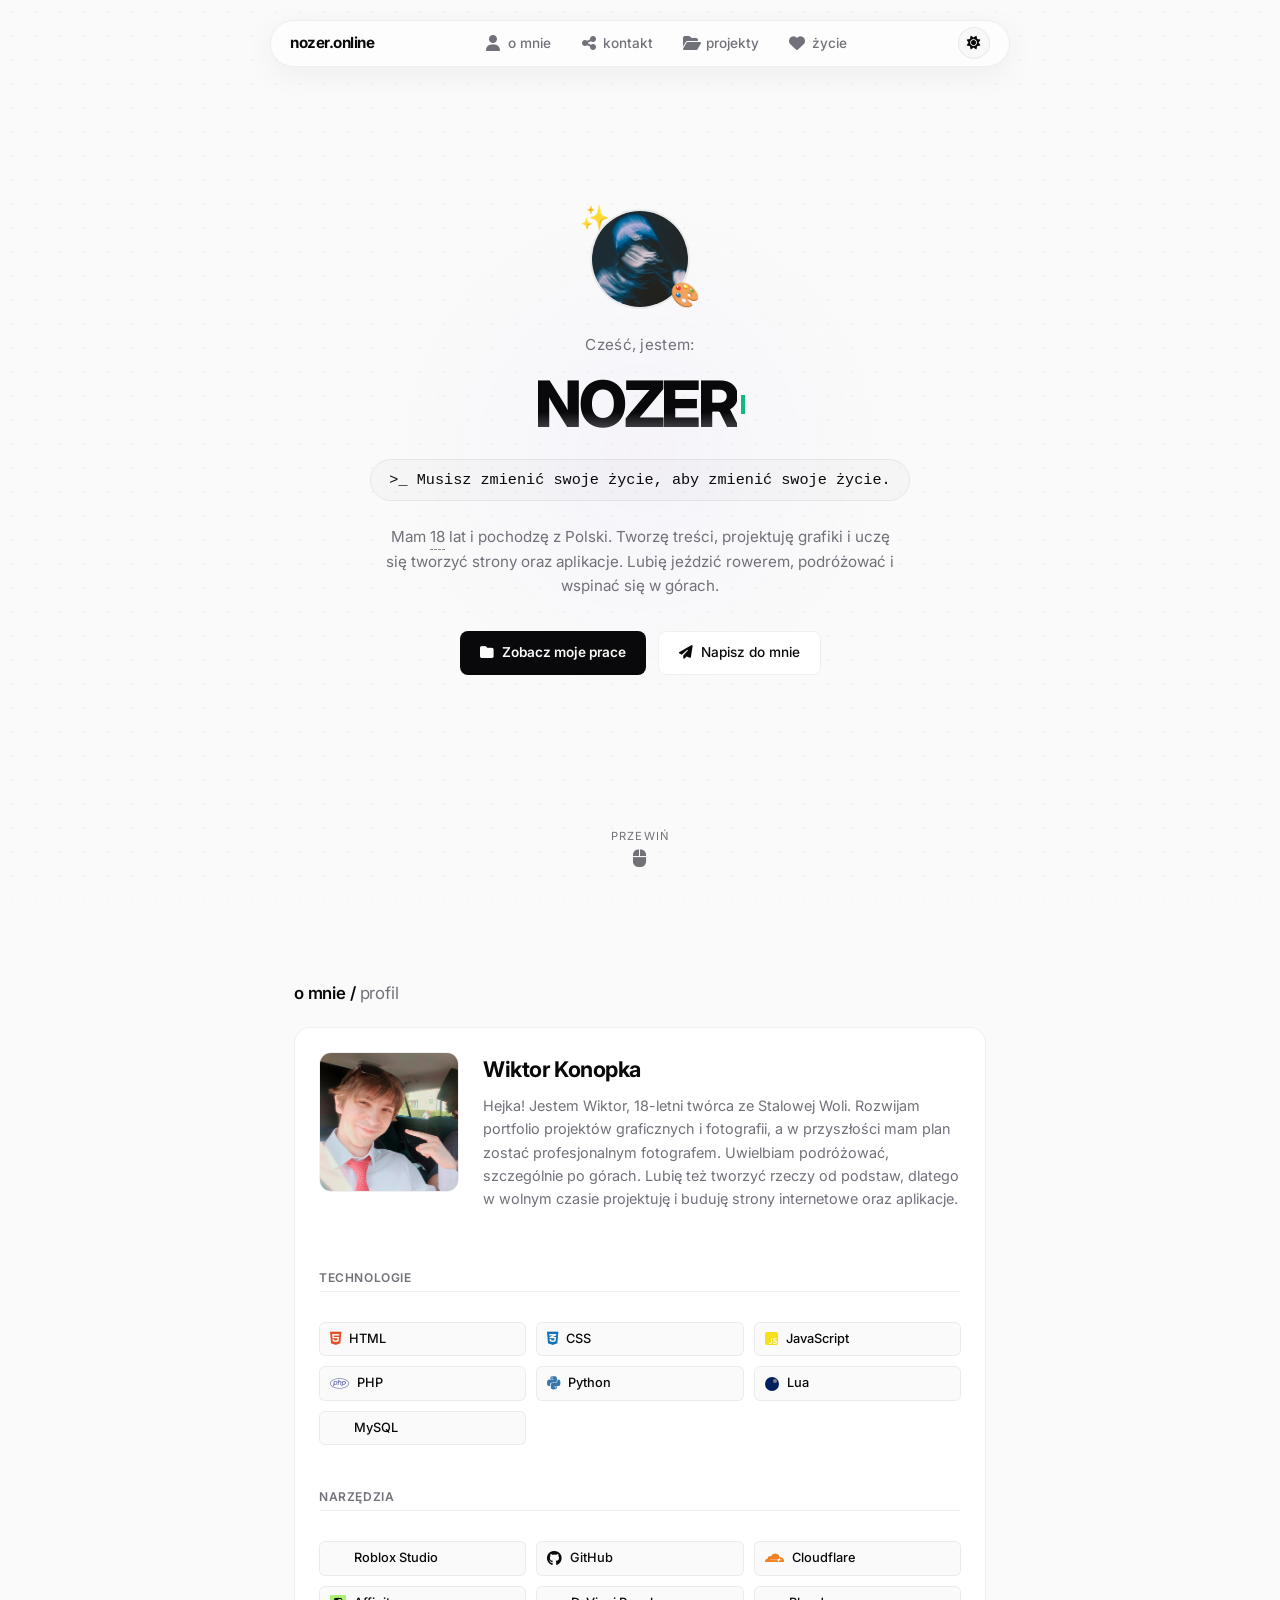
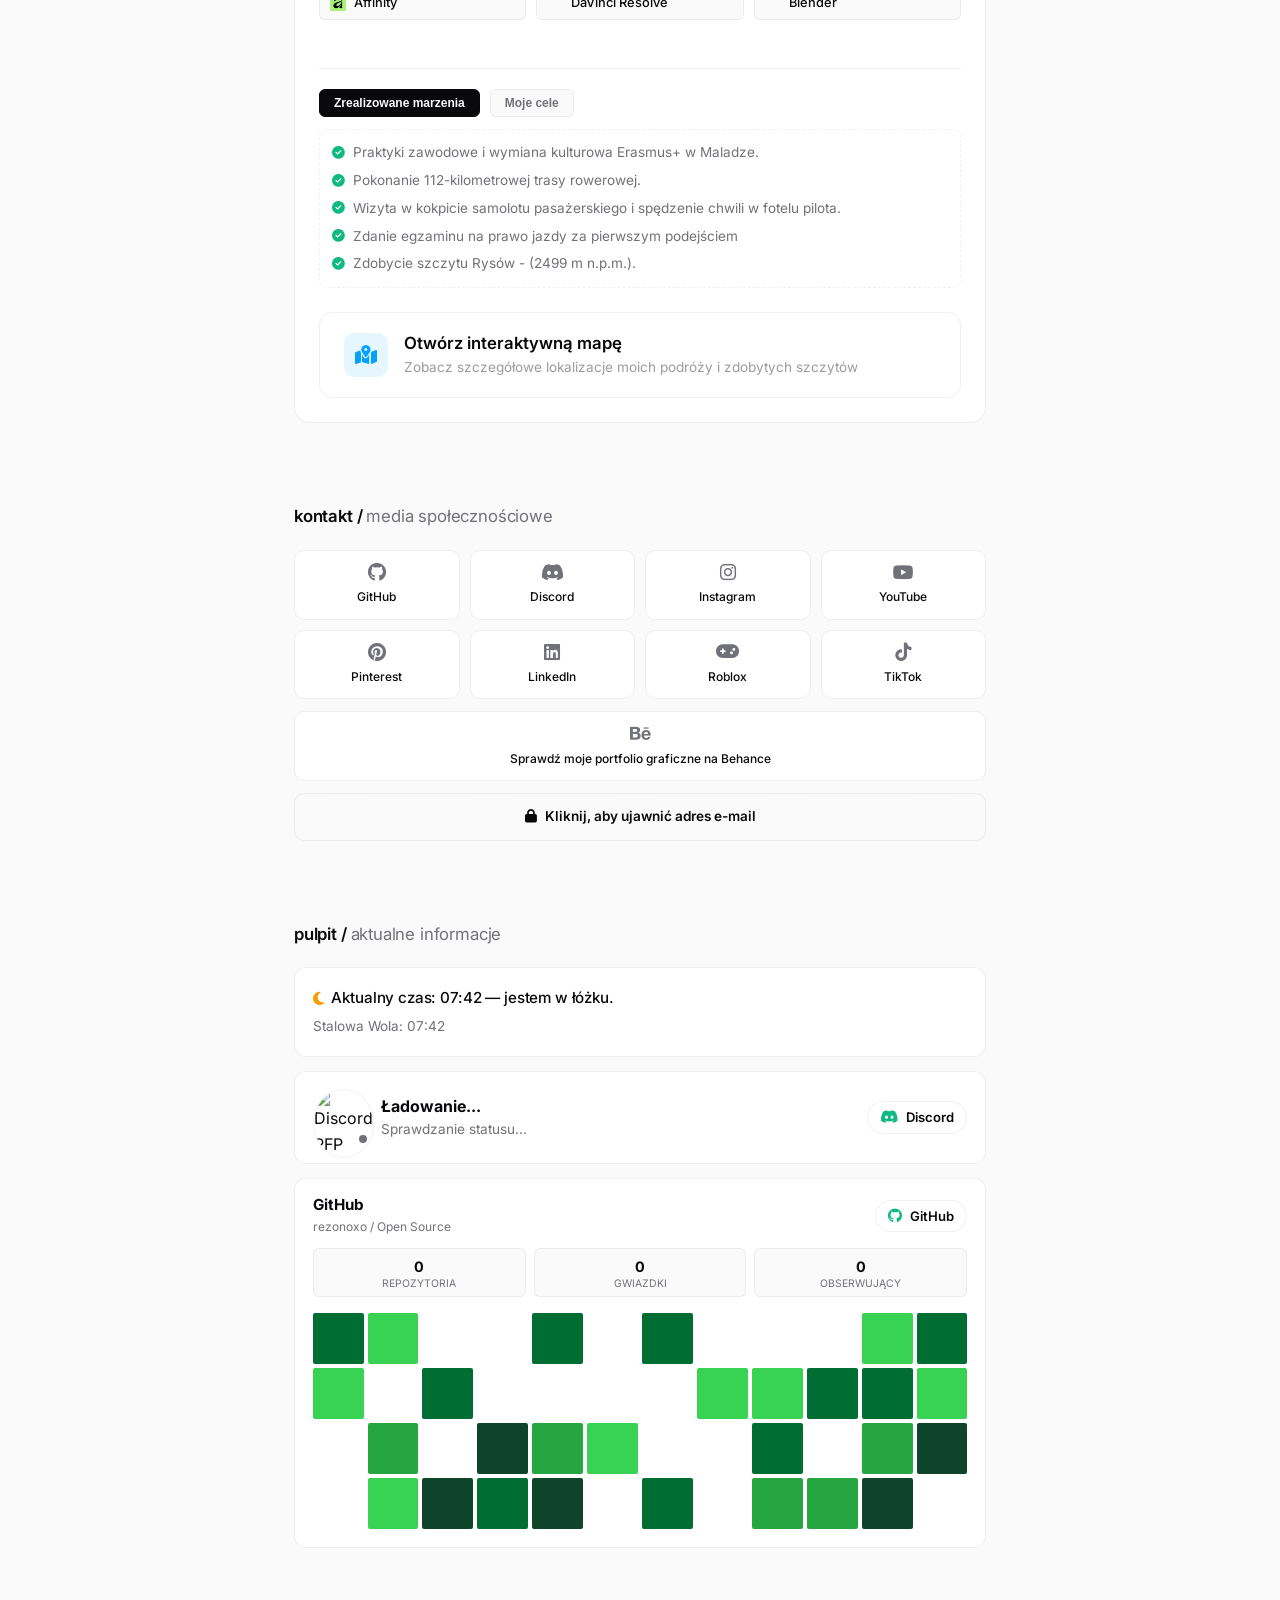
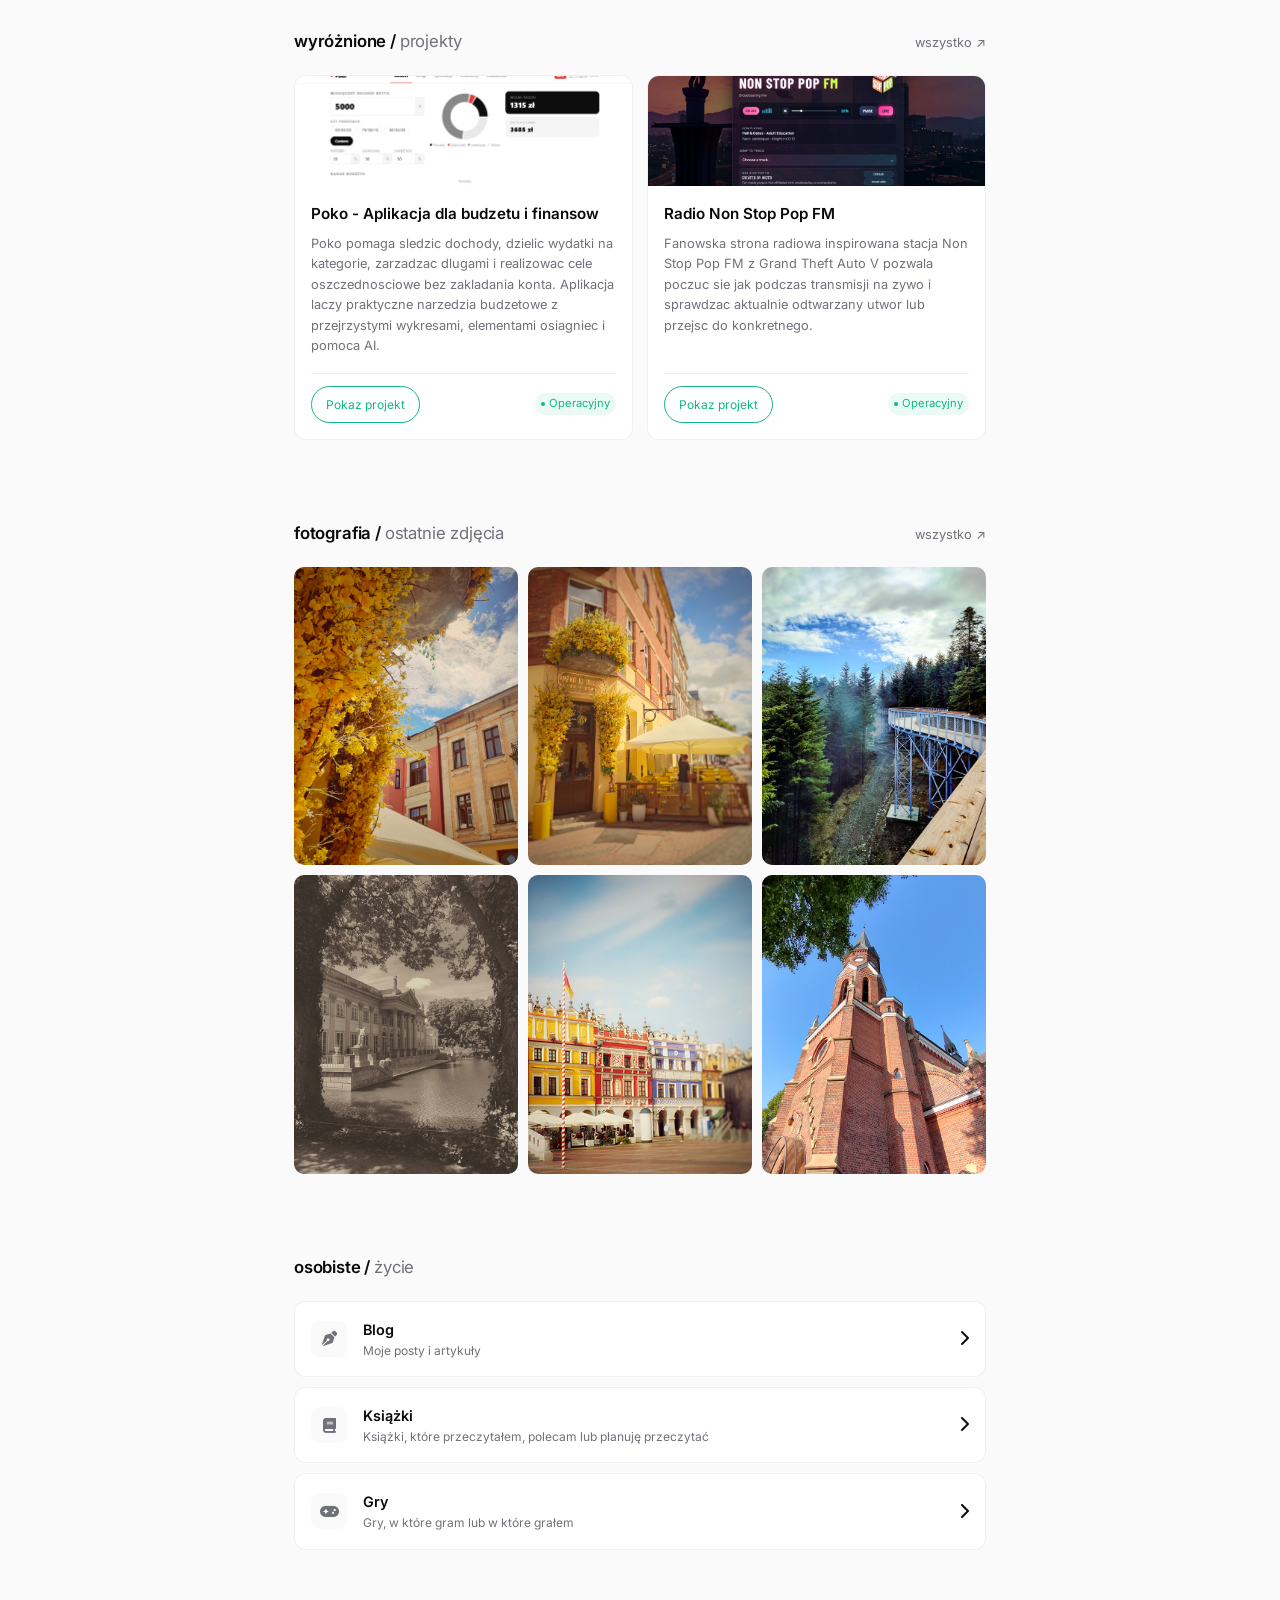
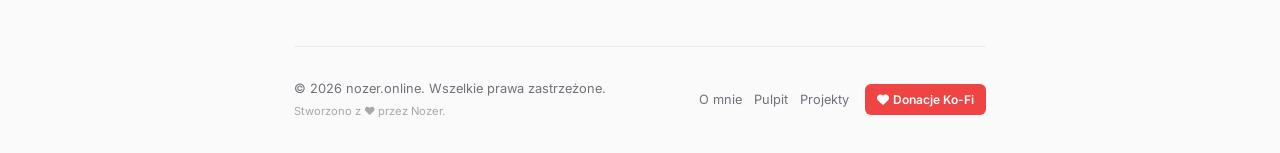
==== commit f02ea1c7: "16.8.2" ====
--- a/index.html
+++ b/index.html
@@ -350,13 +350,6 @@
                     <div class="life-left">
                         <div class="life-icon"><i class="fas fa-gamepad"></i></div>
                         <div class="life-info"><h4>Gry</h4><p>Gry, w które gram lub w które grałem</p></div>
-                    </div>
-                    <div class="life-arrow"><i class="fas fa-chevron-right"></i></div>
-                </a>
-                <a href="life-promises.html" class="life-item">
-                    <div class="life-left">
-                        <div class="life-icon"><i class="fas fa-heart"></i></div>
-                        <div class="life-info"><h4>Życiowe obietnice ( W KRÓTCE )</h4><p>Najważniejsze zasady i blokady, na których opieram swoje świadome życie</p></div>
                     </div>
                     <div class="life-arrow"><i class="fas fa-chevron-right"></i></div>
                 </a>
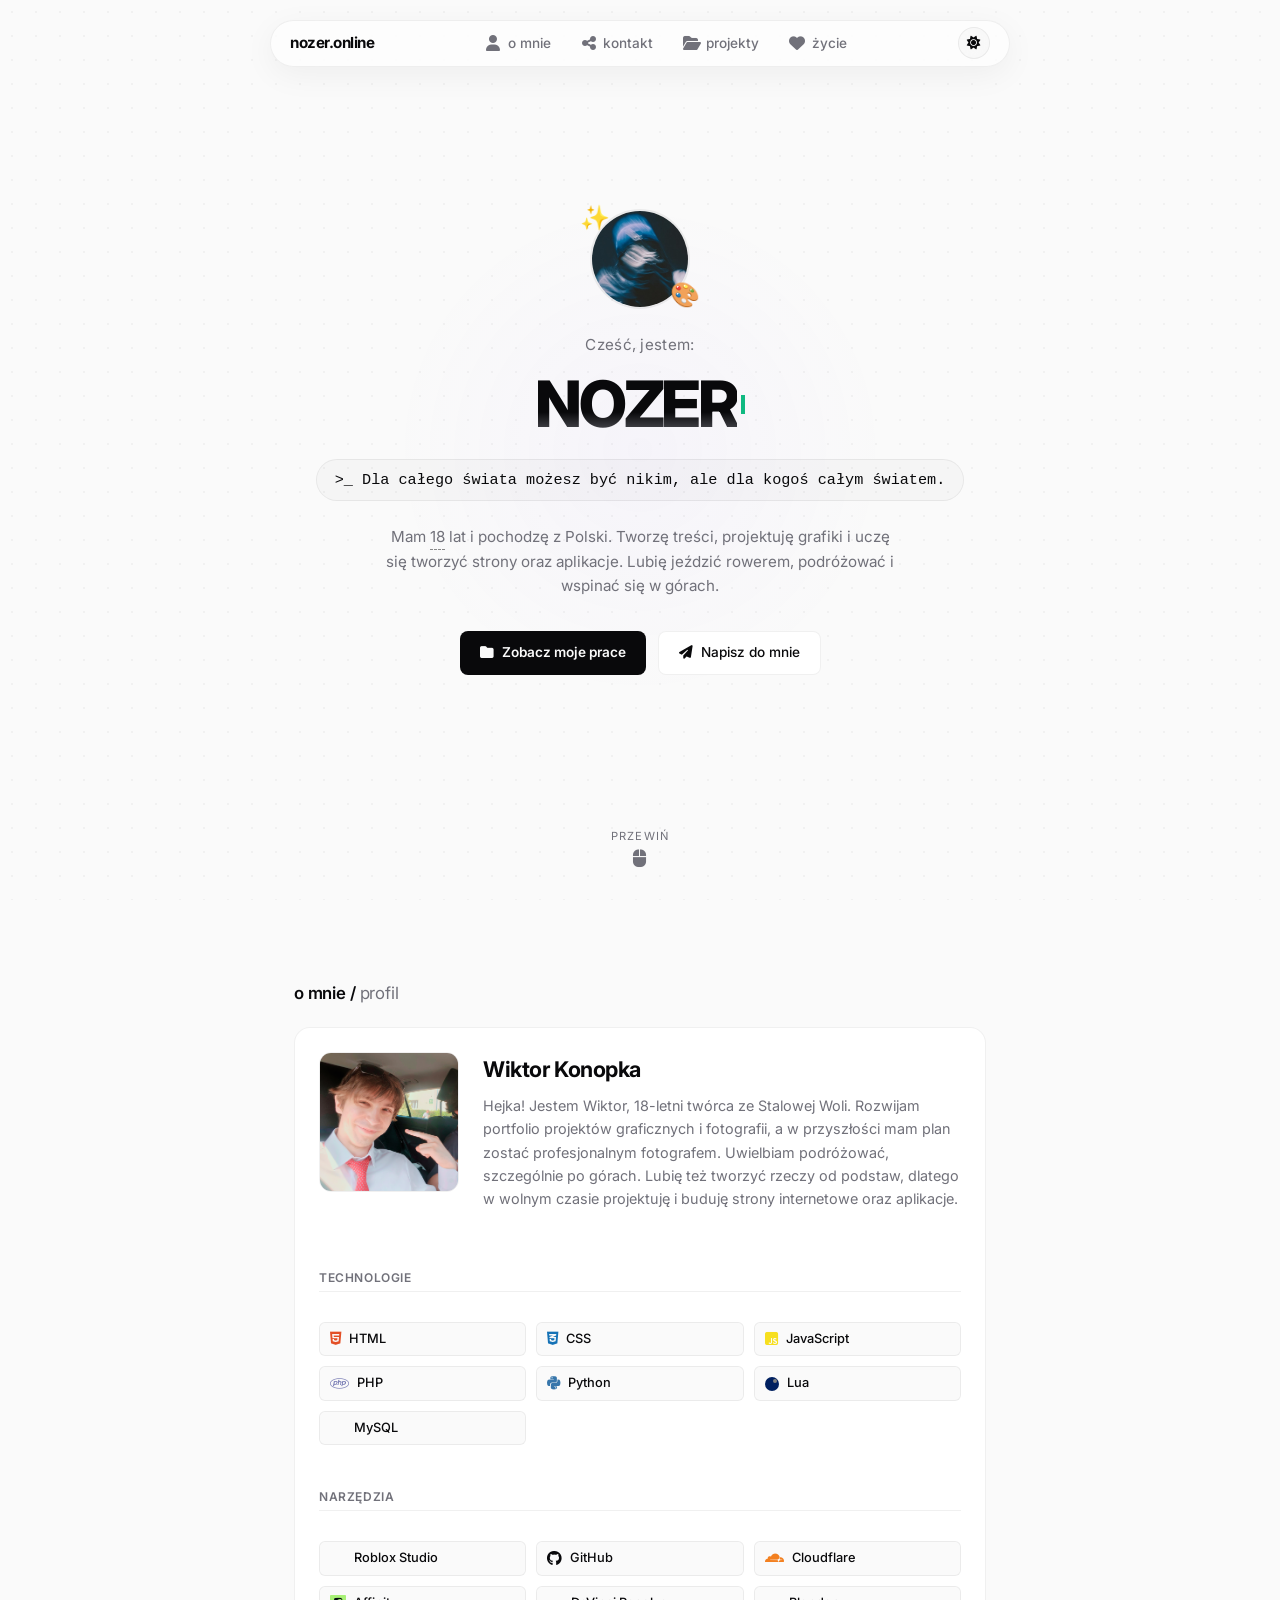
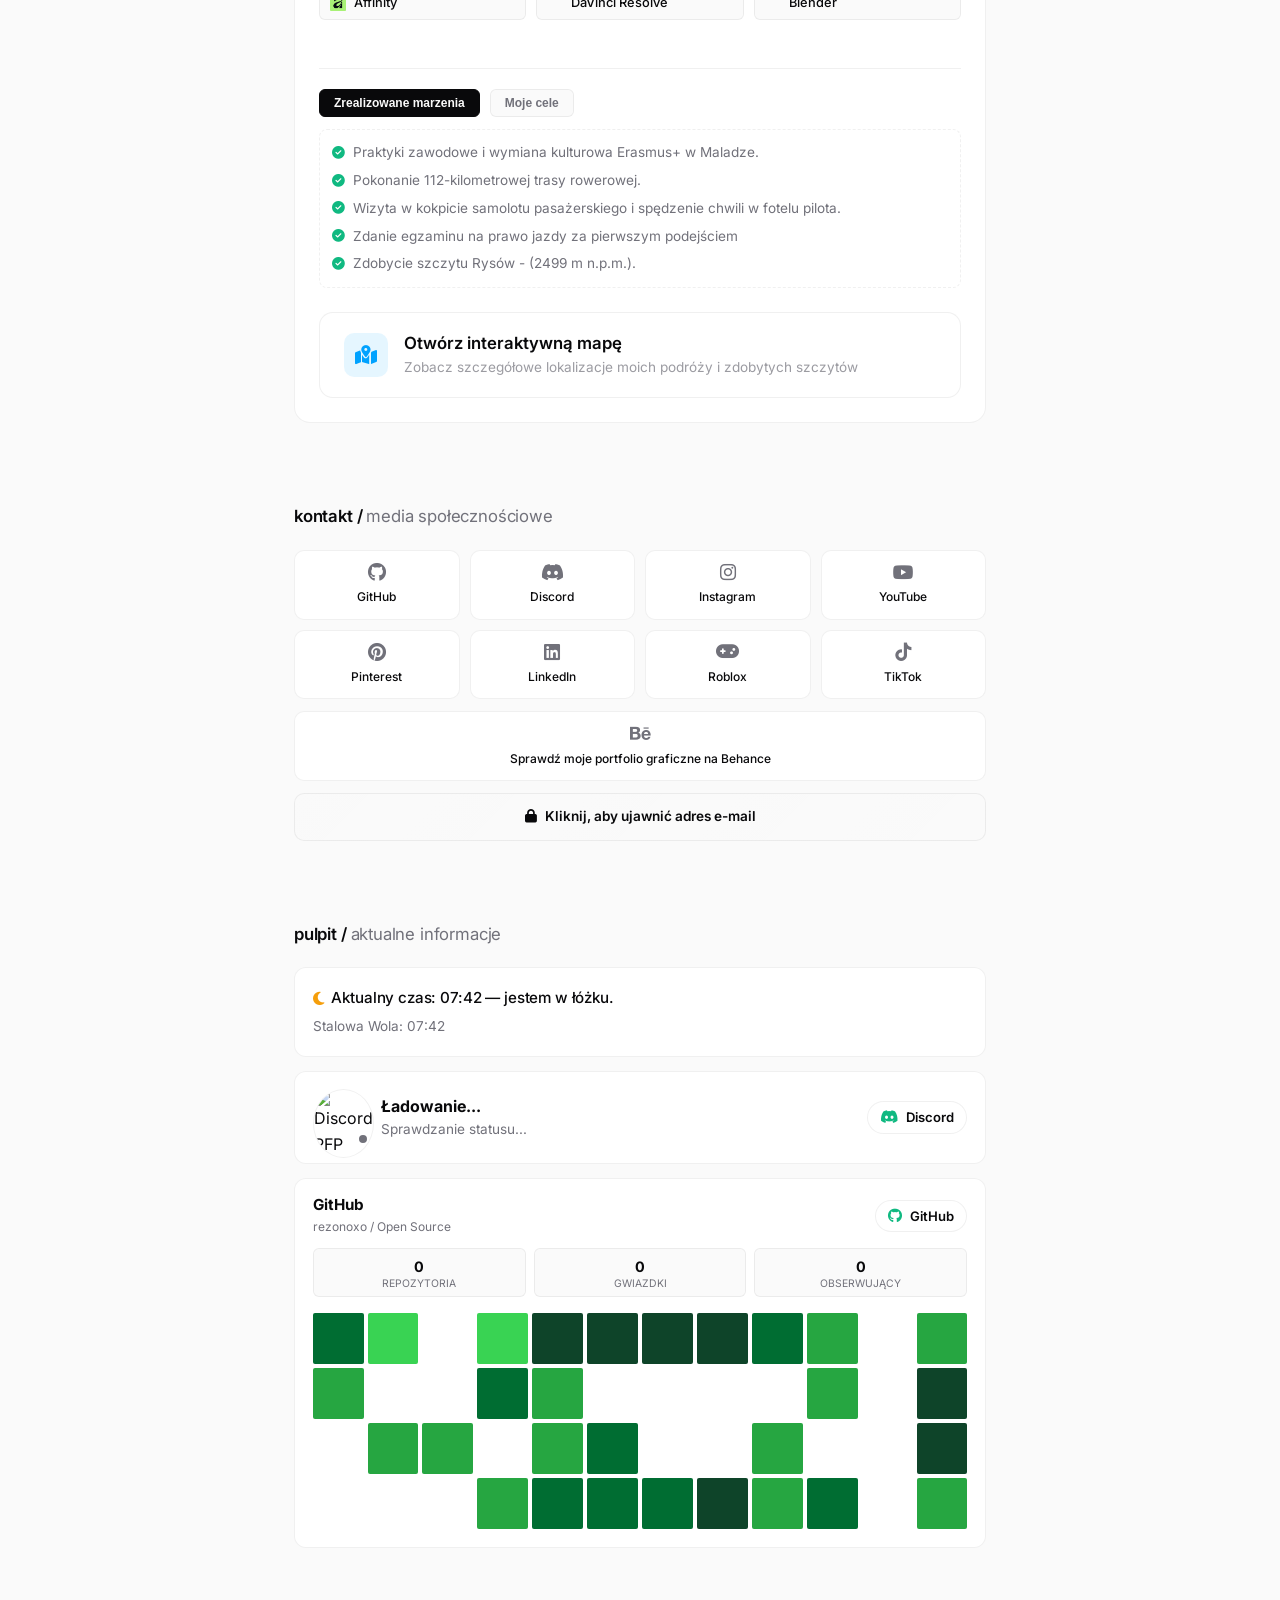
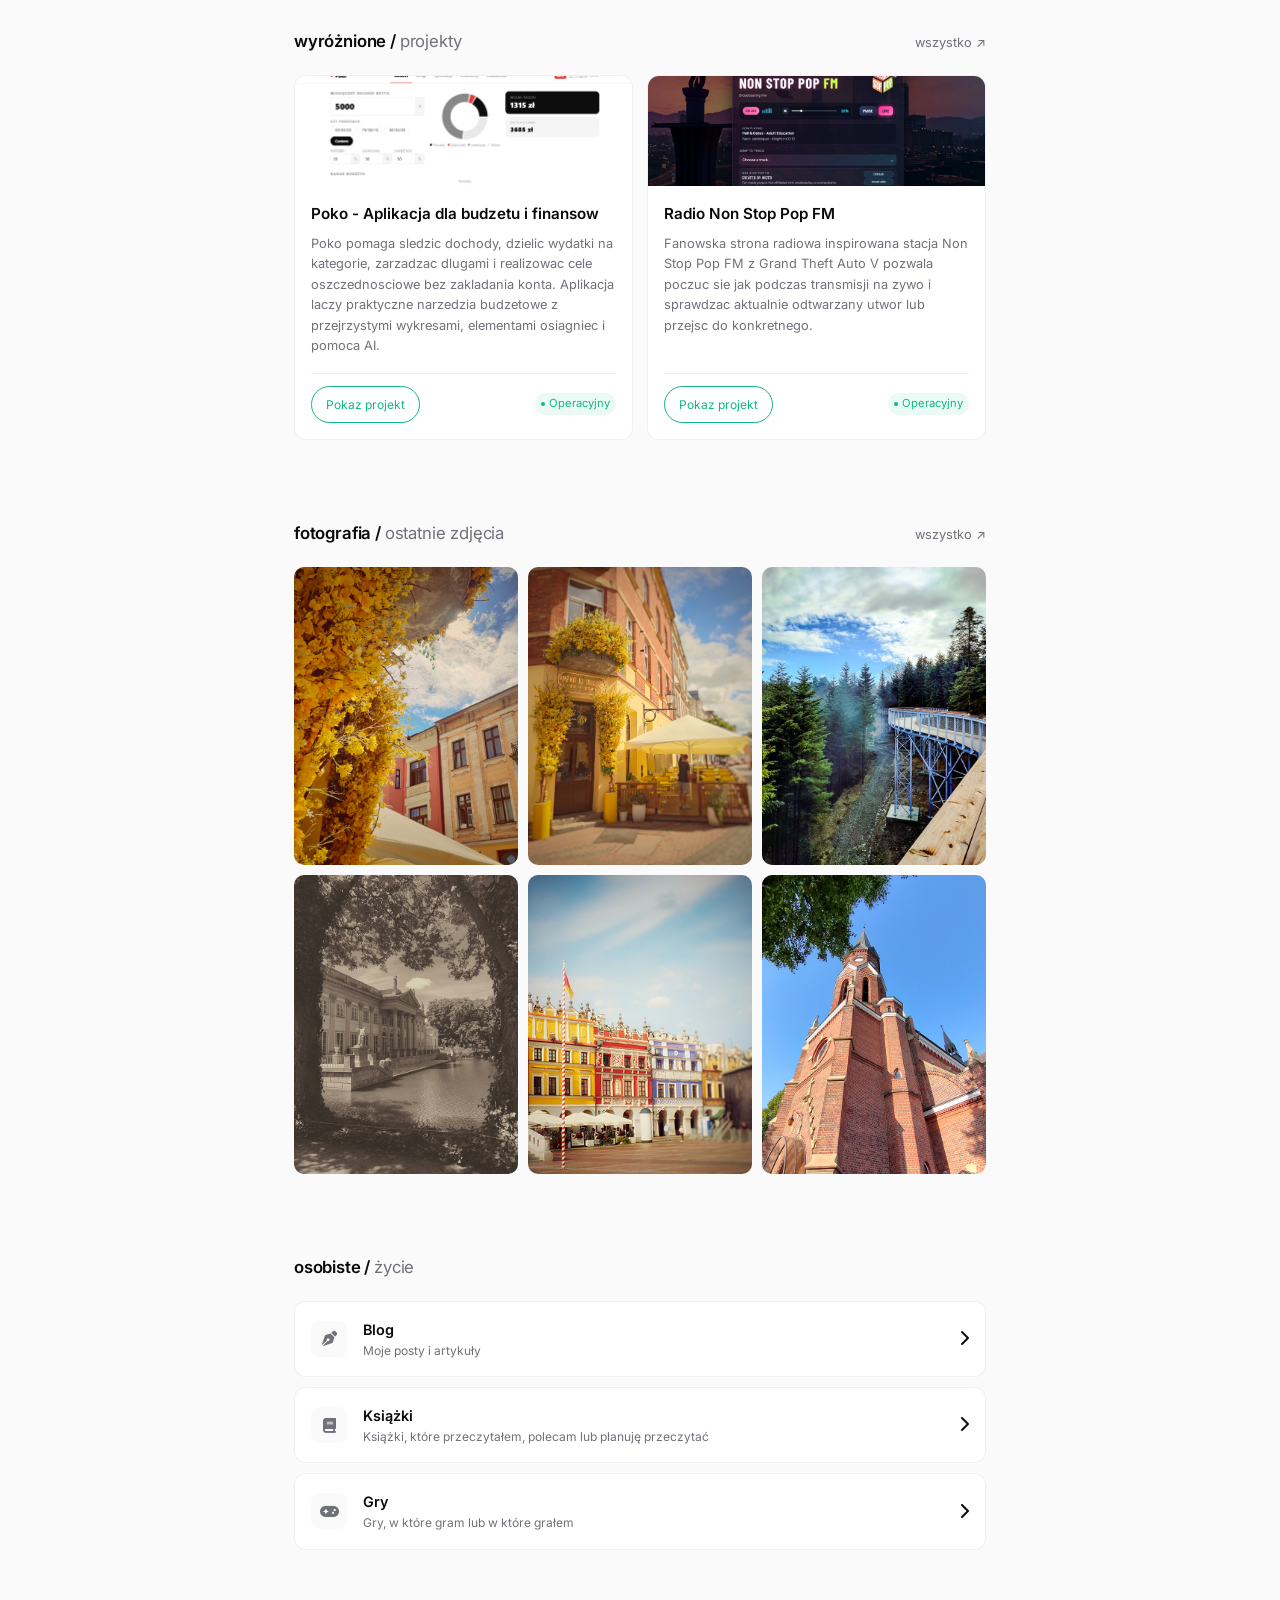
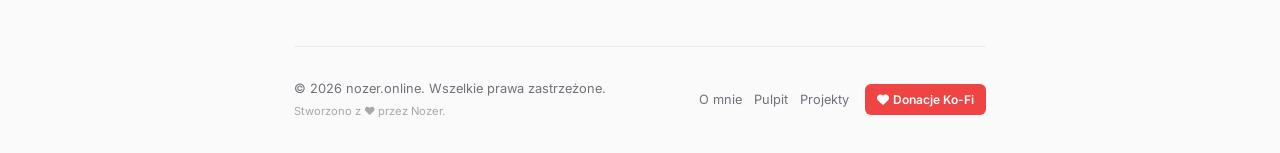
==== commit 4763f363: "16.8.3 instagram update URL" ====
--- a/index.html
+++ b/index.html
@@ -44,7 +44,7 @@
             },
             "sameAs": [
                 "https://github.com/rezonoxo",
-                "https://instagram.com/wiktorkonopka_pv",
+                "https://instagram.com/wiktorkonopka_",
                 "https://youtube.com/@nozercode",
                 "https://pinterest.com/nozercode",
                 "https://behance.net/nozercode",
@@ -184,7 +184,7 @@
                 <div class="socials-grid">
                     <a href="https://github.com/rezonoxo" class="social-btn" target="_blank" rel="noopener noreferrer"><i class="fab fa-github"></i>GitHub</a>
                     <a href="https://discord.com/users/690653953238499369" class="social-btn" target="_blank" rel="noopener noreferrer"><i class="fab fa-discord"></i>Discord</a>
-                    <a href="https://instagram.com/wiktorkonopka_pv" class="social-btn" target="_blank" rel="noopener noreferrer"><i class="fab fa-instagram"></i>Instagram</a>
+                    <a href="https://instagram.com/wiktorkonopka_" class="social-btn" target="_blank" rel="noopener noreferrer"><i class="fab fa-instagram"></i>Instagram</a>
                     <a href="https://youtube.com/@nozercode" class="social-btn" target="_blank" rel="noopener noreferrer"><i class="fab fa-youtube"></i>YouTube</a>
                     <a href="https://pinterest.com/nozercode" class="social-btn" target="_blank" rel="noopener noreferrer"><i class="fab fa-pinterest"></i>Pinterest</a>
                     <a href="https://www.linkedin.com/in/wiktor-konopka-4b8548431/" class="social-btn" target="_blank" rel="noopener noreferrer"><i class="fab fa-linkedin"></i>LinkedIn</a>
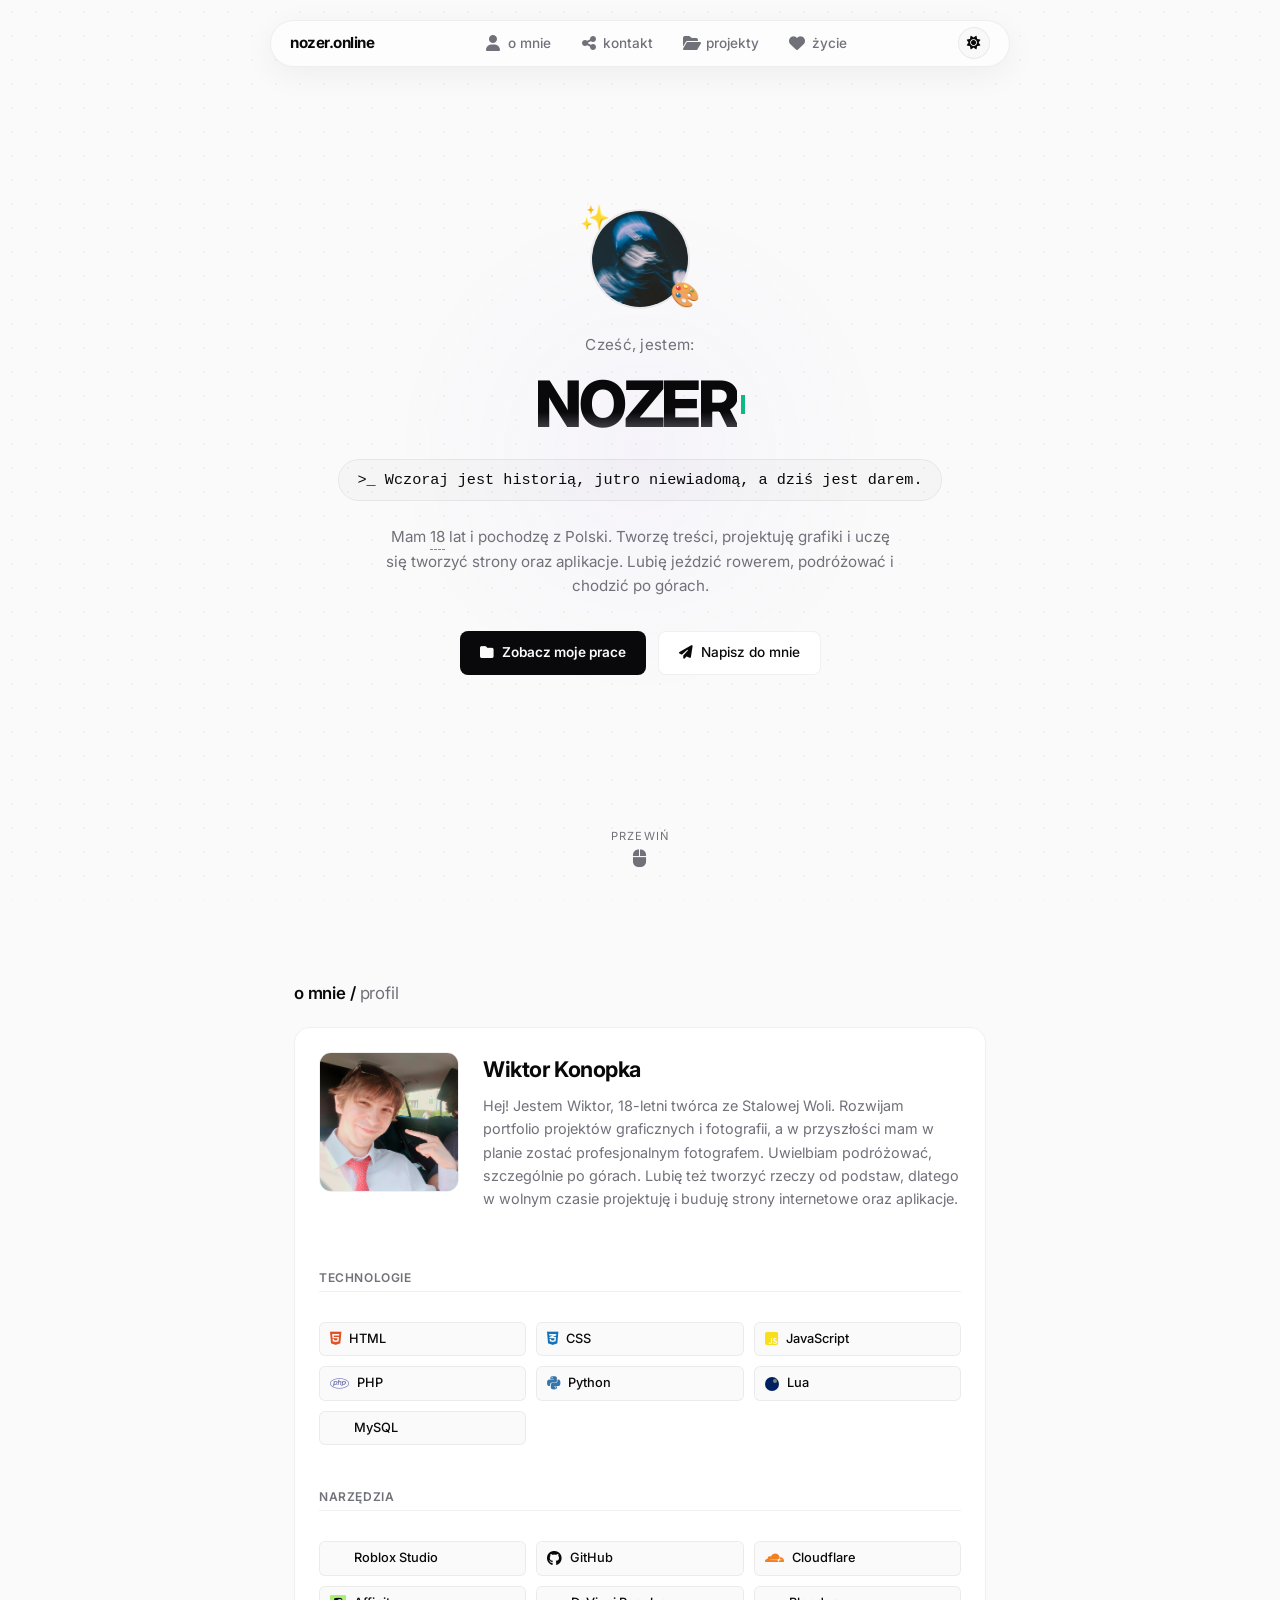
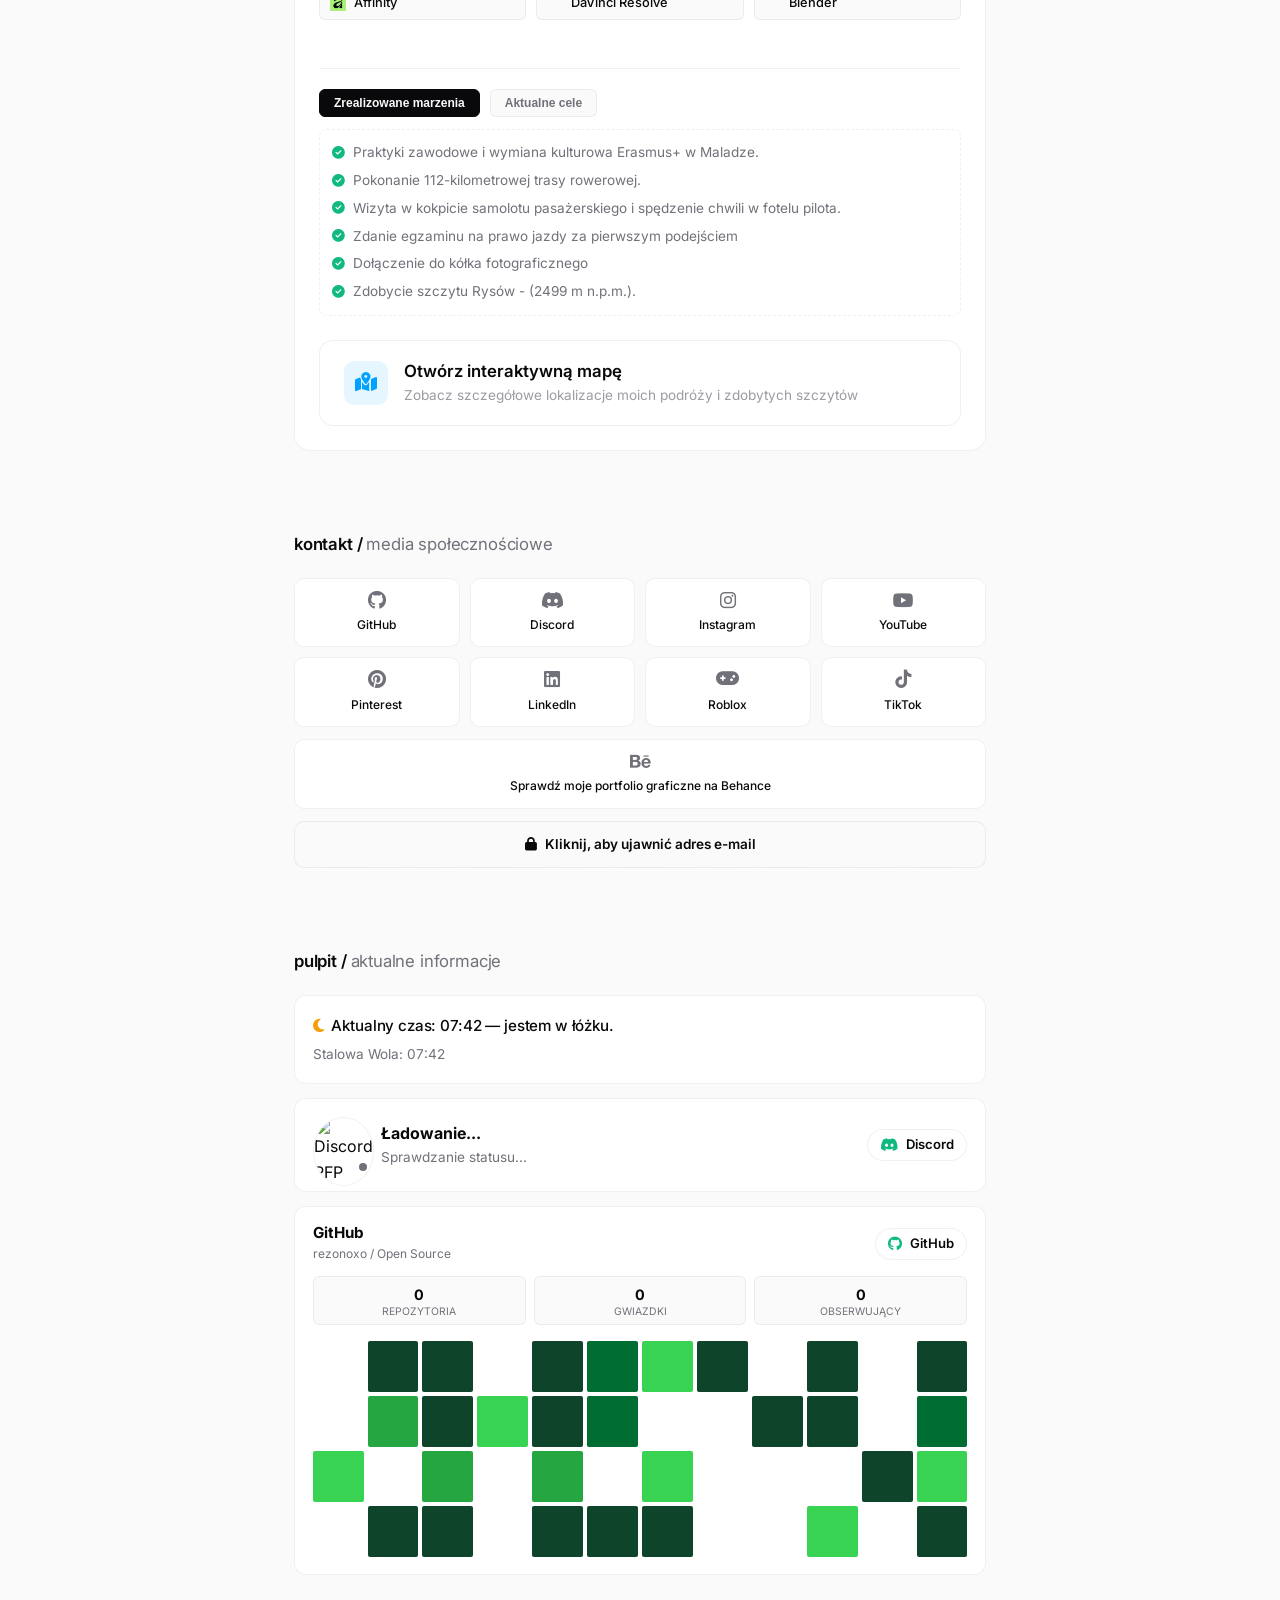
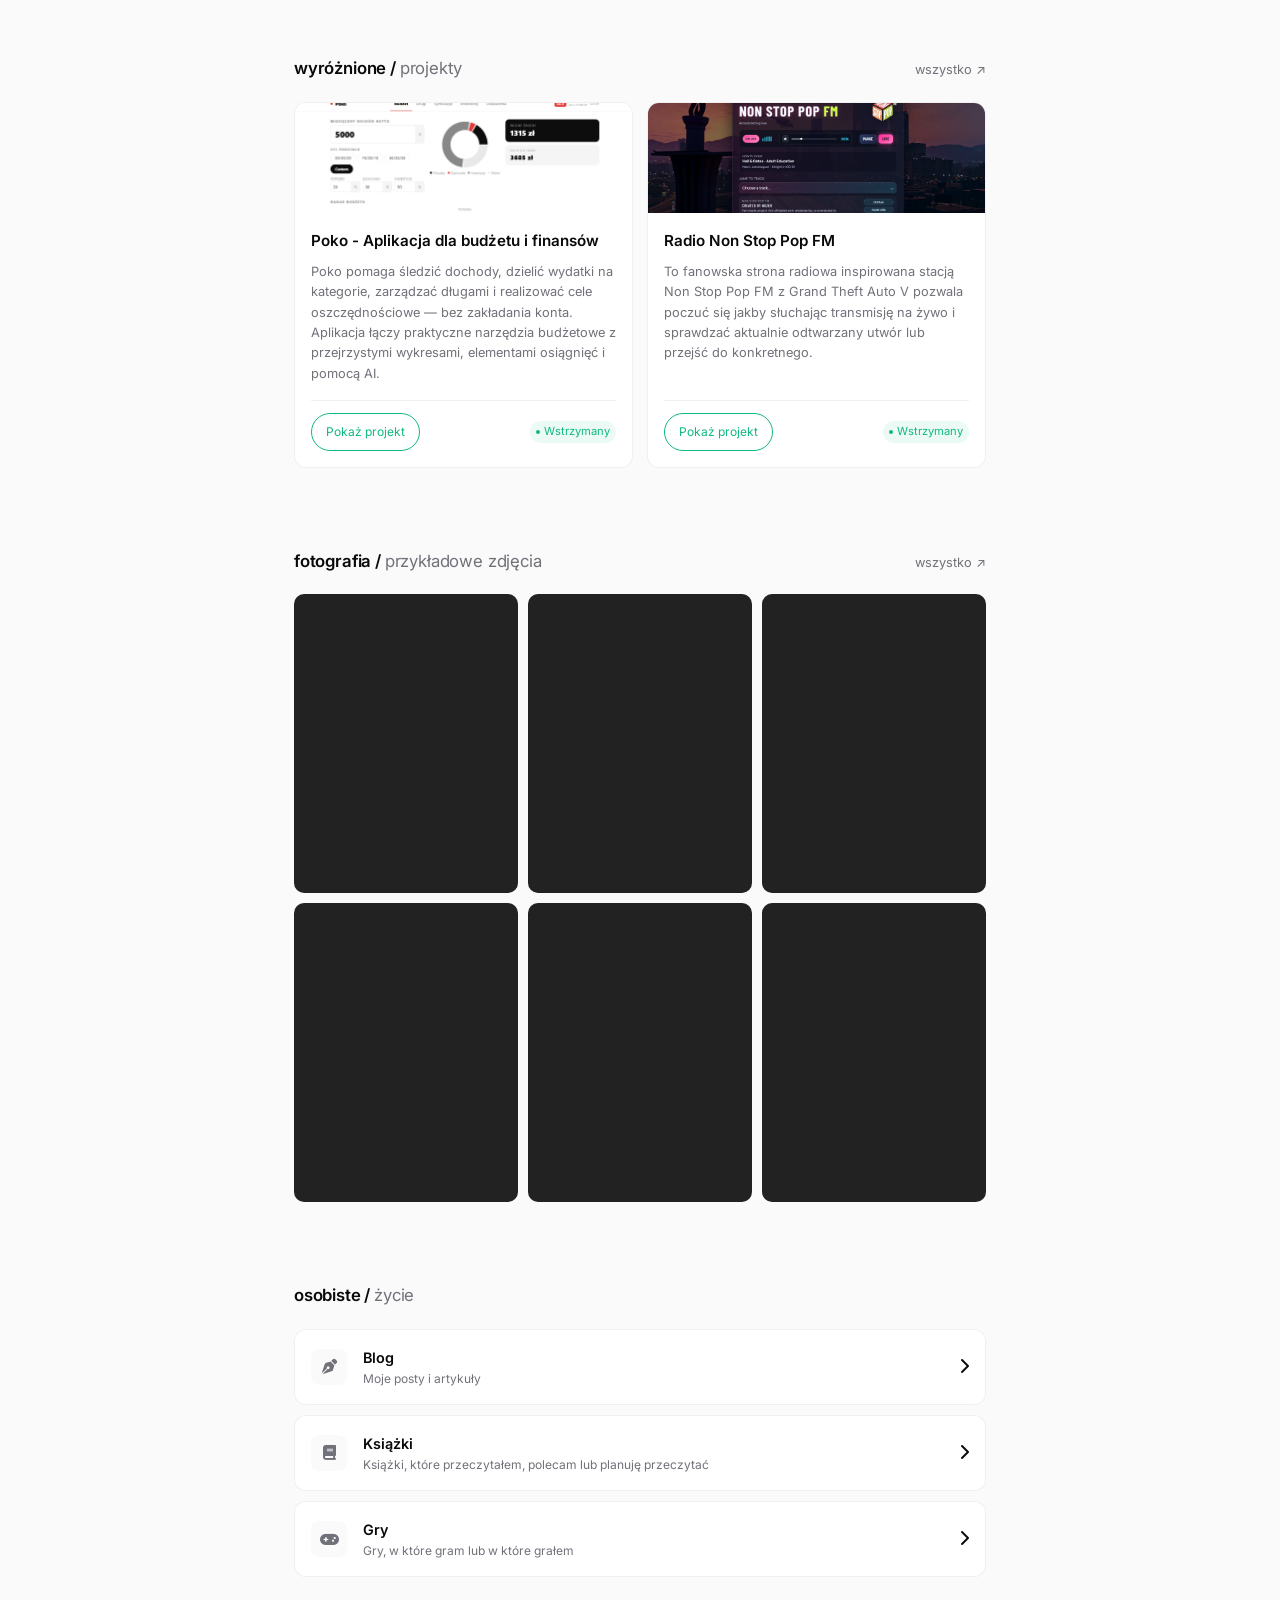
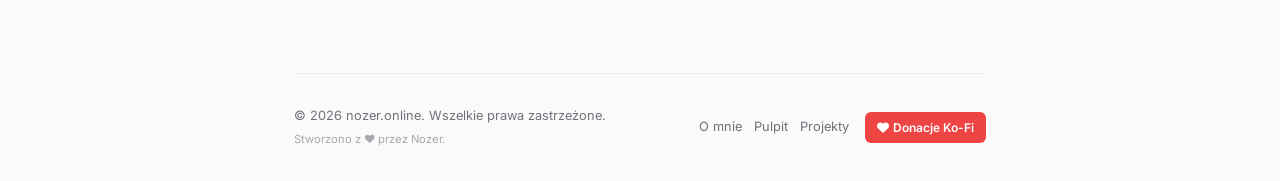
==== commit ba02ccbf: "17.0 - nowy system zdjęć - zmienione opisy - uzupełniona mapa i cele - optymalizacje i inne drobne p" ====
--- a/index.html
+++ b/index.html
@@ -91,7 +91,7 @@
         </div>
         <div class="hero-chip" id="hero-quote">>_ Tworzę cyfrowe doświadczenia, grafiki i materiały wizualne.</div>
         <p class="hero-sub">
-  Mam <span class="age-wrapper">18<span class="age-tooltip" id="exact-age">Wczytywanie...</span></span> lat i pochodzę z Polski. Tworzę treści, projektuję grafiki i uczę się tworzyć strony oraz aplikacje. Lubię jeździć rowerem, podróżować i wspinać się w górach.
+  Mam <span class="age-wrapper">18<span class="age-tooltip" id="exact-age">Wczytywanie...</span></span> lat i pochodzę z Polski. Tworzę treści, projektuję grafiki i uczę się tworzyć strony oraz aplikacje. Lubię jeździć rowerem, podróżować i chodzić po górach.
 </p>
         <div class="hero-btns">
             <a href="#projects" class="btn btn-primary"><i class="fas fa-folder"></i> Zobacz moje prace</a>
@@ -112,7 +112,7 @@
                     <img src="wiktorkonopka.jpg" class="about-img" alt="Wiktor Konopka" loading="lazy" onerror="this.src='https://i.imgur.com/TGiq80i.jpeg'">
                     <div class="about-details">
                         <h4>Wiktor Konopka</h4>
-                        <p>Hejka! Jestem Wiktor, 18-letni twórca ze Stalowej Woli. Rozwijam portfolio projektów graficznych i fotografii, a w przyszłości mam plan zostać profesjonalnym fotografem. Uwielbiam podróżować, szczególnie po górach. Lubię też tworzyć rzeczy od podstaw, dlatego w wolnym czasie projektuję i buduję strony internetowe oraz aplikacje.</p>
+                        <p>Hej! Jestem Wiktor, 18-letni twórca ze Stalowej Woli. Rozwijam portfolio projektów graficznych i fotografii, a w przyszłości mam w planie zostać profesjonalnym fotografem. Uwielbiam podróżować, szczególnie po górach. Lubię też tworzyć rzeczy od podstaw, dlatego w wolnym czasie projektuję i buduję strony internetowe oraz aplikacje.</p>
                     </div>
                 </div>
                 
@@ -140,7 +140,7 @@
                 <div class="dreams-container">
                     <div class="dreams-tabs">
                         <button class="dream-tab-btn active" onclick="switchDreamTab('achieved')">Zrealizowane marzenia</button>
-                        <button class="dream-tab-btn" onclick="switchDreamTab('planned')">Moje cele</button>
+                        <button class="dream-tab-btn" onclick="switchDreamTab('planned')">Aktualne cele</button>
                     </div>
                     <div id="dream-achieved" class="dream-content-pane active">
                         <ul class="dream-list">
@@ -148,6 +148,7 @@
                             <li class="done"><i class="fas fa-check-circle"></i> Pokonanie 112-kilometrowej trasy rowerowej.</li>
                             <li class="done"><i class="fas fa-check-circle"></i> Wizyta w kokpicie samolotu pasażerskiego i spędzenie chwili w fotelu pilota.</li>
                             <li class="done"><i class="fas fa-check-circle"></i> Zdanie egzaminu na prawo jazdy za pierwszym podejściem</li>
+                            <li class="done"><i class="fas fa-check-circle"></i> Dołączenie do kółka fotograficznego</li>
                             <li class="done"><i class="fas fa-check-circle"></i> Zdobycie szczytu Rysów - (2499 m n.p.m.).</li>
                         </ul>
                     </div>
@@ -155,8 +156,8 @@
                         <ul class="dream-list">
                             <li class="plan"><i class="far fa-circle"></i> Zdanie egzaminów zawodowych i zdobycie tytułu technika informatyka</li>
                             <li class="plan"><i class="far fa-circle"></i> Zdanie egzaminu maturalnego</li>
-                            <li class="plan"><i class="far fa-circle"></i> Napisanie książki</li>
-                            <li class="plan"><i class="far fa-circle"></i> Rozpoczęcie działalności w kółku fotograficznym</li>
+                            <li class="plan"><i class="far fa-circle"></i> Wydanie rodzinnej książki</li>
+                            <li class="plan"><i class="far fa-circle"></i> Stworzenie portfolio fotograficznego</li>
                             <li class="plan"><i class="far fa-circle"></i> Nauczenie się pływać</li>
                         </ul>
                     </div>
@@ -268,7 +269,7 @@
                         <p class="project-desc">Poko pomaga śledzić dochody, dzielić wydatki na kategorie, zarządzać długami i realizować cele oszczędnościowe — bez zakładania konta. Aplikacja łączy praktyczne narzędzia budżetowe z przejrzystymi wykresami, elementami osiągnięć i pomocą AI.</p>
                         <div class="project-footer">
                             <a href="https://rezonoxo.github.io/Poko/" class="project-action" target="_blank" rel="noopener noreferrer">Pokaż projekt</a>
-                            <div class="sys-status">Operacyjny</div>
+                            <div class="sys-status">Wstrzymany</div>
                         </div>
                     </div>
                 </div>
@@ -281,7 +282,7 @@
                         <p class="project-desc">To fanowska strona radiowa inspirowana stacją Non Stop Pop FM z Grand Theft Auto V pozwala poczuć się jakby słuchając transmisję na żywo i sprawdzać aktualnie odtwarzany utwór lub przejść do konkretnego.</p>
                         <div class="project-footer">
                             <a href="https://rezonoxo.github.io/non-stop-fm/" class="project-action" target="_blank" rel="noopener noreferrer">Pokaż projekt</a>
-                            <div class="sys-status">Operacyjny</div>
+                            <div class="sys-status">Wstrzymany</div>
                         </div>
                     </div>
                 </div>
@@ -291,36 +292,26 @@
         <!-- PHOTOGRAPHY -->
         <section id="photography">
             <div class="section-header">
-                <h3>fotografia / <span>ostatnie zdjęcia</span></h3>
-                <a href="#catalog-photos" class="view-all" data-catalog-link="photos">wszystko ↗</a>
-            </div>
-            <div class="photo-row" id="featured-photo-row">
-                <div class="photo-item" tabindex="0" role="button" aria-label="Otwórz zdjęcie: Kościół w stylu gotyckim" data-title="Kościół w stylu gotyckim" data-location="Stalowa Wola, Polska">
-                    <img src="photography/church.jpg" alt="zdjęcie kościoła" loading="lazy">
-                    <div class="photo-overlay"><i class="fas fa-expand"></i></div>
-                </div>
-                <div class="photo-item" tabindex="0" role="button" aria-label="Otwórz zdjęcie: Jesienny las" data-title="Jesienny las" data-location="Pieniński Park Narodowy, Polska">
-                    <img src="photography/forest.jpg" alt="Fotografia ukazująca spokojną scenę jesiennego lasu. Promienie słońca przebijają się przez gęstą koronę wysokich, nagich drzew, rzucając promienie na ścieżkę zaśniężoną rdzawobrązowymi liśćmi. Ścieżka wijąca się w dal, gdzie samotna postać osoby spaceruje. Mały, biały znacznik szlaku z zielonym tekstem widoczny na pniu drzewa na pierwszym planie." loading="lazy">
-                    <div class="photo-overlay"><i class="fas fa-expand"></i></div>
-                </div>
-                <div class="photo-item" tabindex="0" role="button" aria-label="Otwórz zdjęcie: Ulica Pragi" data-title="Ulica Pragi" data-location="Praga, Czechy">
-                    <img src="photography/prague.jpg" alt="Widok ulicy z wąskiego brukowanego przejścia skierowanego w stronę dużego, ozdobnego budynku w stylu żółto-ochrowego pod czystym błękitnym niebem. Budynek ma klasyczną fasadę z dużymi łukowymi oknami na górnych piętrach i ciemnoniebieskimi detalami. Kilka białych samochodów dostawczych zaparkowanych na dole, w pobliżu sklepów. Ludzie spacerują po ulicy, a kobieta ciągnąc różową walizkę. Boki przejścia oprawiają niższe ściany sąsiednich starych budynków." loading="lazy">
-                    <div class="photo-overlay"><i class="fas fa-expand"></i></div>
-                </div>
-                <div class="photo-item" tabindex="0" role="button" aria-label="Otwórz zdjęcie: Alpy Szwajcarskie" data-title="Alpy Szwajcarskie" data-location="Mürren, Szwajcaria">
-                    <img src="photography/water.jpg" alt="Zbliżenie na dłoń trzymającą szklankę wody z lodem i plasterkiem cytryny. W tle widać imponujące, ośnieżone góry oraz zielone zbocza i lasy pod błękitnym niebem." loading="lazy">
-                    <div class="photo-overlay"><i class="fas fa-expand"></i></div>
-                </div>
-            </div>
+                
+                <h3>fotografia / <span>przykładowe zdjęcia</span></h3>
+                <a href="https://rezonoxo.github.io/wiktorkonopka_/" class="view-all" target="_blank" rel="noopener noreferrer" data-catalog-link="photos">wszystko ↗</a>
+            </div>
+            <div class="photo-row" id="featured-photo-row"></div>
             <div class="photo-modal" id="photo-modal" aria-hidden="true">
                 <div class="photo-modal-content">
                     <button class="photo-modal-close" id="photo-modal-close" aria-label="Zamknij zdjęcie">
                         <i class="fas fa-times"></i>
                     </button>
-                    <img id="photo-modal-img" src="" alt="Powiększone zdjęcie">
-                    <div class="photo-modal-meta">
-                        <h4 id="photo-modal-title">Tytuł zdjęcia</h4>
-                        <p><i class="fas fa-location-dot"></i> <span id="photo-modal-location">Malaga, Hiszpania</span></p>
+                    <button class="photo-modal-nav photo-modal-prev" id="photo-modal-prev" aria-label="Poprzednie zdjęcie" type="button">
+                        <i class="fas fa-chevron-left"></i>
+                    </button>
+                    <button class="photo-modal-nav photo-modal-next" id="photo-modal-next" aria-label="Następne zdjęcie" type="button">
+                        <i class="fas fa-chevron-right"></i>
+                    </button>
+                    <img id="photo-modal-img" src="" alt="Powiększone zdjęcie" decoding="async" loading="eager">
+                    <div class="photo-modal-meta" style="display: none;">
+                        <h4 id="photo-modal-title"></h4>
+                        <p><i class="fas fa-location-dot"></i> <span id="photo-modal-location"></span></p>
                     </div>
                 </div>
             </div>
@@ -492,6 +483,8 @@
         const themeToggleBtn = document.getElementById('theme-toggle-btn');
         const photoModal = document.getElementById('photo-modal');
         const photoModalClose = document.getElementById('photo-modal-close');
+        const photoModalPrev = document.getElementById('photo-modal-prev');
+        const photoModalNext = document.getElementById('photo-modal-next');
         const photoModalImg = document.getElementById('photo-modal-img');
         const photoModalTitle = document.getElementById('photo-modal-title');
         const photoModalLocation = document.getElementById('photo-modal-location');
@@ -519,6 +512,8 @@
         let allProjects = [];
         let allPhotos = [];
         let currentCatalog = 'projects';
+        let currentPhotoItems = [];
+        let currentPhotoIndex = -1;
         if (photoModal) document.body.appendChild(photoModal);
 
         function getSystemTheme() {
@@ -740,6 +735,42 @@
             }[char]));
         }
 
+        const PHOTO_SOURCE_REPO = 'https://raw.githubusercontent.com/Rezonoxo/wiktorkonopka_/main';
+        const EXTERNAL_GALLERY_URL = 'https://rezonoxo.github.io/wiktorkonopka_/';
+        const EXTERNAL_FEATURED_PHOTOS = [
+            { image: 'photos/1000052989.jpeg', alt: 'Zdjęcie' },
+            { image: 'photos/23a473190068309-67eea059ab391.jpg', alt: 'Zdjęcie' },
+            { image: 'photos/dsc-0061-edited.jpg', alt: 'Zdjęcie' },
+            { image: 'photos/dsc-0118-edited.jpg', alt: 'Zdjęcie' },
+            { image: 'photos/dsc-0214.jpg', alt: 'Zdjęcie' },
+            { image: 'photos/dsc-0221.jpg', alt: 'Zdjęcie' },
+            { image: 'photos/dsc-0237.jpg', alt: 'Zdjęcie' },
+            { image: 'photos/dsc-0241.jpg', alt: 'Zdjęcie' },
+            { image: 'photos/dsc-0242.jpg', alt: 'Zdjęcie' },
+            { image: 'photos/dsc-0267.jpg', alt: 'Zdjęcie' },
+            { image: 'photos/dsc-0289.jpg', alt: 'Zdjęcie' },
+            { image: 'photos/dsc-0291.jpg', alt: 'Zdjęcie' },
+            { image: 'photos/franek.jpg', alt: 'Zdjęcie' },
+            { image: 'photos/franio.jpg', alt: 'Zdjęcie' },
+            { image: 'photos/park.jpg', alt: 'Zdjęcie' }
+        ];
+
+        function pickRandomPhotos(count = 6) {
+            const pool = [...EXTERNAL_FEATURED_PHOTOS];
+            for (let i = pool.length - 1; i > 0; i -= 1) {
+                const j = Math.floor(Math.random() * (i + 1));
+                [pool[i], pool[j]] = [pool[j], pool[i]];
+            }
+            return pool.slice(0, Math.min(count, pool.length));
+        }
+
+        function resolvePhotoSource(src) {
+            if (!src) return '';
+            if (/^https?:\/\//i.test(src)) return src;
+            const cleaned = src.replace(/^\.?\//, '').replace(/^photography\//, 'photos/');
+            return `${PHOTO_SOURCE_REPO}/${cleaned}`;
+        }
+
         function projectCardTemplate(project) {
             const safeUrl = project.url ? escapeHTML(project.url) : '#';
             const targetAttrs = project.url ? ' target="_blank" rel="noopener noreferrer"' : '';
@@ -760,10 +791,30 @@
             `;
         }
 
+        const PHOTO_PLACEHOLDER = 'data:image/svg+xml;charset=UTF-8,%3Csvg xmlns=%22http://www.w3.org/2000/svg%22 viewBox=%220 0 1200 1600%22%3E%3Crect width=%221200%22 height=%221600%22 fill=%22%23222327%22/%3E%3C/svg%3E';
+
+        function preloadImage(src) {
+            if (!src || typeof src !== 'string') return;
+            const image = new Image();
+            image.decoding = 'async';
+            image.src = src;
+        }
+
+        function preloadAdjacentPhotos() {
+            if (!currentPhotoItems.length || currentPhotoIndex < 0) return;
+            const prevIndex = (currentPhotoIndex - 1 + currentPhotoItems.length) % currentPhotoItems.length;
+            const nextIndex = (currentPhotoIndex + 1) % currentPhotoItems.length;
+            const prevImg = currentPhotoItems[prevIndex]?.querySelector('img');
+            const nextImg = currentPhotoItems[nextIndex]?.querySelector('img');
+            if (prevImg?.dataset?.src) preloadImage(prevImg.dataset.src);
+            if (nextImg?.dataset?.src) preloadImage(nextImg.dataset.src);
+        }
+
         function photoItemTemplate(photo) {
+            const src = resolvePhotoSource(photo.image);
             return `
-                <div class="photo-item" tabindex="0" role="button" aria-label="Otworz zdjecie: ${escapeHTML(photo.title)}" data-title="${escapeHTML(photo.title)}" data-location="${escapeHTML(photo.location)}">
-                    <img src="${escapeHTML(photo.image)}" alt="${escapeHTML(photo.alt || photo.title)}" loading="lazy">
+                <div class="photo-item" tabindex="0" role="button" aria-label="Otwórz zdjęcie" data-title="" data-location="">
+                    <img src="${PHOTO_PLACEHOLDER}" data-src="${escapeHTML(src)}" alt="${escapeHTML(photo.alt || 'Zdjęcie')}" loading="lazy" decoding="async" fetchpriority="low">
                     <div class="photo-overlay"><i class="fas fa-expand"></i></div>
                 </div>
             `;
@@ -771,12 +822,8 @@
 
         async function loadPortfolioCatalogs() {
             try {
-                const [projectResponse, photoResponse] = await Promise.all([
-                    fetch('projects.json'),
-                    fetch('photos.json')
-                ]);
-                allProjects = projectResponse.ok ? await projectResponse.json() : [];
-                allPhotos = photoResponse.ok ? await photoResponse.json() : [];
+                allProjects = [];
+                allPhotos = pickRandomPhotos(6).map(photo => ({ ...photo, image: resolvePhotoSource(photo.image) }));
                 renderFeaturedCatalogItems();
             } catch (error) {
                 allProjects = [];
@@ -784,17 +831,51 @@
             }
         }
 
+        function setupLazyPhotoObserver(root = document) {
+            if (!root || !('IntersectionObserver' in window)) {
+                root.querySelectorAll('img[data-src]').forEach(img => {
+                    img.src = img.dataset.src;
+                    delete img.dataset.src;
+                });
+                return;
+            }
+
+            const observer = new IntersectionObserver((entries, obs) => {
+                entries.forEach(entry => {
+                    if (!entry.isIntersecting) return;
+                    const img = entry.target;
+                    const src = img.dataset.src;
+                    if (src) {
+                        img.src = src;
+                        delete img.dataset.src;
+                    }
+                    obs.unobserve(img);
+                });
+            }, {
+                rootMargin: '200px 0px',
+                threshold: 0.05
+            });
+
+            root.querySelectorAll('img[data-src]').forEach(img => observer.observe(img));
+        }
+
         function renderFeaturedCatalogItems() {
             if (featuredProjectsGrid && allProjects.length) {
                 featuredProjectsGrid.innerHTML = allProjects.slice(0, 2).map(projectCardTemplate).join('');
             }
             if (featuredPhotoRow && allPhotos.length) {
                 featuredPhotoRow.innerHTML = allPhotos.slice(0, 6).map(photoItemTemplate).join('');
+                currentPhotoItems = Array.from(featuredPhotoRow.querySelectorAll('.photo-item'));
+                setupLazyPhotoObserver(featuredPhotoRow);
                 initPhotoModal();
             }
         }
 
         function openCatalog(type = 'projects') {
+            if (type === 'photos') {
+                window.open(EXTERNAL_GALLERY_URL, '_blank', 'noopener,noreferrer');
+                return;
+            }
             currentCatalog = type;
             if (homeView) homeView.hidden = true;
             if (catalogView) {
@@ -822,7 +903,7 @@
                 tab.classList.toggle('active', tab.dataset.catalogTab === currentCatalog);
             });
             if (catalogKicker) catalogKicker.textContent = isProjects ? 'katalog / projekty' : 'katalog / fotografia';
-            if (catalogTitle) catalogTitle.textContent = isProjects ? 'Wszystkie projekty' : 'Wszystkie fotografie';
+            if (catalogTitle) catalogTitle.textContent = isProjects ? 'Wszystkie projekty' : 'Przykładowe fotografie';
             if (catalogCount) catalogCount.textContent = `${items.length} ${items.length === 1 ? 'pozycja' : 'pozycji'}`;
             if (!catalogGrid) return;
             catalogGrid.className = `catalog-grid ${isProjects ? 'catalog-project-grid' : 'catalog-photo-grid'}`;
@@ -836,7 +917,11 @@
                 ? items.map(projectCardTemplate).join('')
                 : items.map(photoItemTemplate).join('');
 
-            if (!isProjects) initPhotoModal(catalogGrid);
+            if (!isProjects) {
+                currentPhotoItems = Array.from(catalogGrid.querySelectorAll('.photo-item'));
+                setupLazyPhotoObserver(catalogGrid);
+                initPhotoModal(catalogGrid);
+            }
         }
 
         function initCatalogNavigation() {
@@ -859,19 +944,51 @@
         }
 
         // Photo Modal
+        function updatePhotoModalMeta(title, location) {
+            const meta = photoModalTitle.closest('.photo-modal-meta');
+            const hasMeta = Boolean(title || location);
+            photoModalTitle.textContent = title || '';
+            photoModalLocation.textContent = location || '';
+            meta.style.display = hasMeta ? 'block' : 'none';
+        }
+
+        function openPhotoByIndex(index) {
+            if (!currentPhotoItems.length) return;
+            currentPhotoIndex = (index + currentPhotoItems.length) % currentPhotoItems.length;
+            const item = currentPhotoItems[currentPhotoIndex];
+            if (!item) return;
+            const img = item.querySelector('img');
+            const title = item.dataset.title || '';
+            const location = item.dataset.location || '';
+            const src = img.dataset.src || img.src;
+            photoModalImg.src = src;
+            photoModalImg.alt = img.alt || 'Zdjęcie';
+            photoModalImg.style.opacity = '0.35';
+            photoModalImg.style.transform = 'scale(0.98)';
+            photoModalImg.style.transition = 'opacity 0.2s ease, transform 0.3s ease';
+            const showImage = () => {
+                photoModalImg.style.opacity = '1';
+                photoModalImg.style.transform = 'scale(1)';
+            };
+            if (photoModalImg.complete) {
+                showImage();
+            } else {
+                photoModalImg.addEventListener('load', showImage, { once: true });
+            }
+            updatePhotoModalMeta(title, location);
+            preloadAdjacentPhotos();
+            photoModal.classList.add('active');
+            photoModal.setAttribute('aria-hidden', 'false');
+        }
+
         function initPhotoModal(root = document) {
+            currentPhotoItems = Array.from(root.querySelectorAll('.photo-item'));
             root.querySelectorAll('.photo-item').forEach(item => {
                 if (item.dataset.modalReady === 'true') return;
                 item.dataset.modalReady = 'true';
                 const openThisPhoto = () => {
-                    const img = item.querySelector('img');
-                    const title = item.dataset.title || img.alt || 'Zdjęcie';
-                    const location = item.dataset.location || 'Nieznana lokalizacja';
-                    photoModalImg.src = img.src;
-                    photoModalTitle.textContent = title;
-                    photoModalLocation.textContent = location;
-                    photoModal.classList.add('active');
-                    photoModal.setAttribute('aria-hidden', 'false');
+                    currentPhotoIndex = currentPhotoItems.indexOf(item);
+                    openPhotoByIndex(currentPhotoIndex);
                 };
                 item.addEventListener('click', openThisPhoto);
                 item.addEventListener('keydown', (event) => {
@@ -885,6 +1002,14 @@
                 photoModalClose.dataset.modalReady = 'true';
                 photoModalClose.addEventListener('click', closePhotoModal);
             }
+            if (photoModalPrev && photoModalPrev.dataset.modalReady !== 'true') {
+                photoModalPrev.dataset.modalReady = 'true';
+                photoModalPrev.addEventListener('click', () => openPhotoByIndex(currentPhotoIndex - 1));
+            }
+            if (photoModalNext && photoModalNext.dataset.modalReady !== 'true') {
+                photoModalNext.dataset.modalReady = 'true';
+                photoModalNext.addEventListener('click', () => openPhotoByIndex(currentPhotoIndex + 1));
+            }
             if (photoModal) {
                 if (photoModal.dataset.modalReady !== 'true') {
                     photoModal.dataset.modalReady = 'true';
@@ -894,6 +1019,12 @@
                     document.addEventListener('keydown', (event) => {
                         if (event.key === 'Escape' && photoModal.classList.contains('active')) {
                             closePhotoModal();
+                        }
+                        if ((event.key === 'ArrowRight' || event.key === 'PageDown') && photoModal.classList.contains('active')) {
+                            openPhotoByIndex(currentPhotoIndex + 1);
+                        }
+                        if ((event.key === 'ArrowLeft' || event.key === 'PageUp') && photoModal.classList.contains('active')) {
+                            openPhotoByIndex(currentPhotoIndex - 1);
                         }
                     });
                 }
--- a/style.css
+++ b/style.css
@@ -1135,13 +1135,18 @@
             background: #222; 
             position: relative; 
             cursor: pointer; 
+            contain: layout paint style;
+            content-visibility: auto;
+            contain-intrinsic-size: 400px 533px;
         }
         
         .photo-item img { 
             width: 100%; 
             height: 100%; 
             object-fit: cover; 
-            transition: transform 0.35s ease; 
+            transition: transform 0.35s ease;
+            will-change: transform, opacity;
+            transform: translateZ(0);
         }
         
         .photo-item:hover img { 
@@ -1197,7 +1202,8 @@
             justify-content: center; 
             z-index: 2000; 
             padding: 1.5rem; 
-            backdrop-filter: blur(16px); 
+            backdrop-filter: none;
+            -webkit-backdrop-filter: none;
             opacity: 0; 
             pointer-events: none; 
             animation: fadeOutBackdrop 0.3s ease forwards;
@@ -1218,10 +1224,15 @@
             background: rgba(10, 10, 12, 0.96); 
             border: 1px solid rgba(255,255,255,0.08); 
             box-shadow: 0 40px 100px rgba(0,0,0,0.4); 
+            transform: scale(0.96);
+            opacity: 0;
+            will-change: transform, opacity;
             animation: scaleOutImage 0.3s ease forwards;
         }
         
         .photo-modal.active .photo-modal-content {
+            opacity: 1;
+            transform: scale(1);
             animation: scaleInImage 0.4s cubic-bezier(0.34, 1.56, 0.64, 1) forwards;
         }
         
@@ -1232,6 +1243,9 @@
             object-fit: contain;
             max-width: 100%;
             max-height: 90vh;
+            transform-origin: center center;
+            will-change: transform, opacity;
+            transition: opacity 0.2s ease, transform 0.3s ease;
         }
         
         @media (min-width: 1024px) {
@@ -1273,6 +1287,31 @@
             font-size: 0.95rem; 
         }
         
+        .photo-modal-nav {
+            position: absolute;
+            top: 50%;
+            transform: translateY(-50%);
+            width: 42px;
+            height: 42px;
+            border-radius: 50%;
+            border: 1px solid rgba(255,255,255,0.14);
+            background: rgba(0,0,0,0.42);
+            color: #fff;
+            display: grid;
+            place-items: center;
+            cursor: pointer;
+            z-index: 2;
+            transition: background 0.2s ease, transform 0.2s ease;
+        }
+
+        .photo-modal-prev { left: 16px; }
+        .photo-modal-next { right: 16px; }
+
+        .photo-modal-nav:hover {
+            background: rgba(0,0,0,0.7);
+            transform: translateY(-50%) scale(1.04);
+        }
+
         .photo-modal-close { 
             position: absolute; 
             top: 16px; 
@@ -1287,6 +1326,7 @@
             place-items: center; 
             cursor: pointer; 
             transition: all 0.2s ease;
+            z-index: 3;
         }
         
         .photo-modal-close:hover {
@@ -1295,7 +1335,8 @@
             transform: rotate(90deg) scale(1.1);
         }
         
-        .photo-modal-close:focus-visible {
+        .photo-modal-close:focus-visible,
+        .photo-modal-nav:focus-visible {
             outline: 2px solid rgba(255,255,255,0.5);
             outline-offset: 3px;
         }
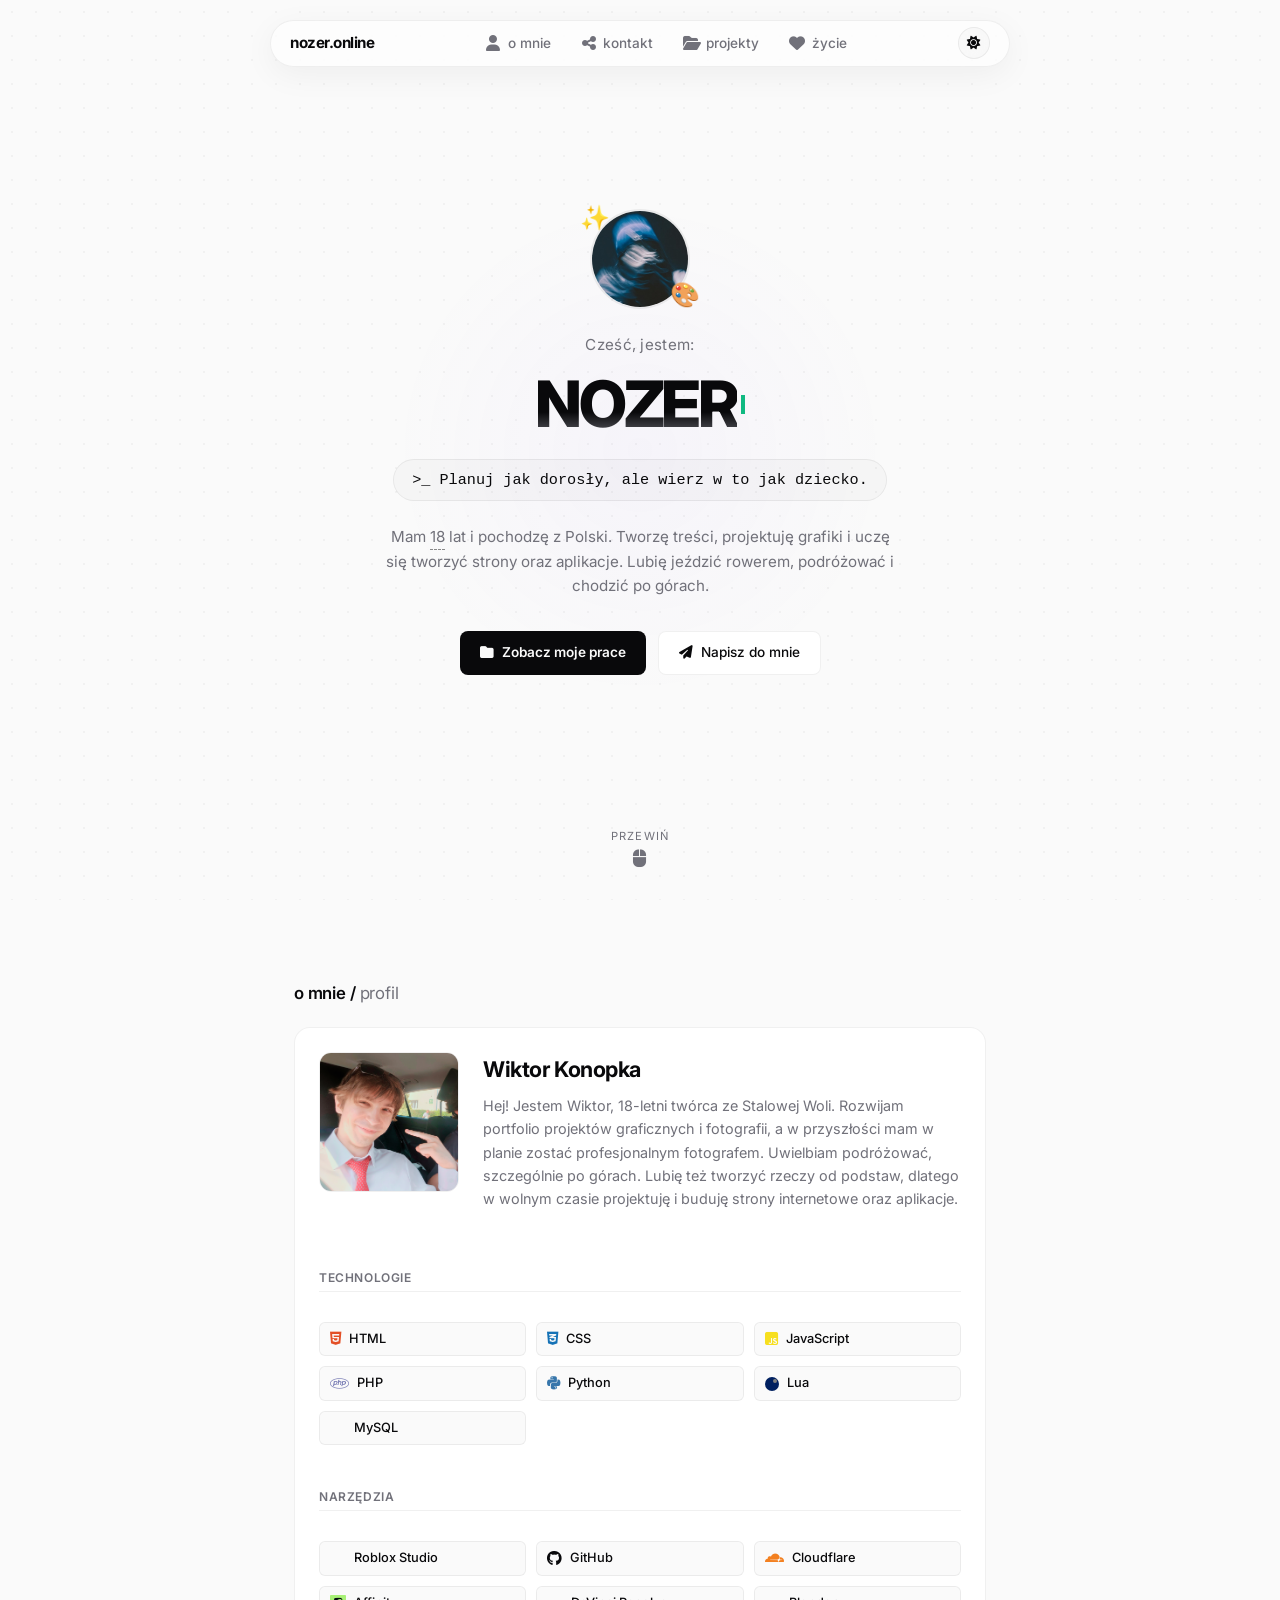
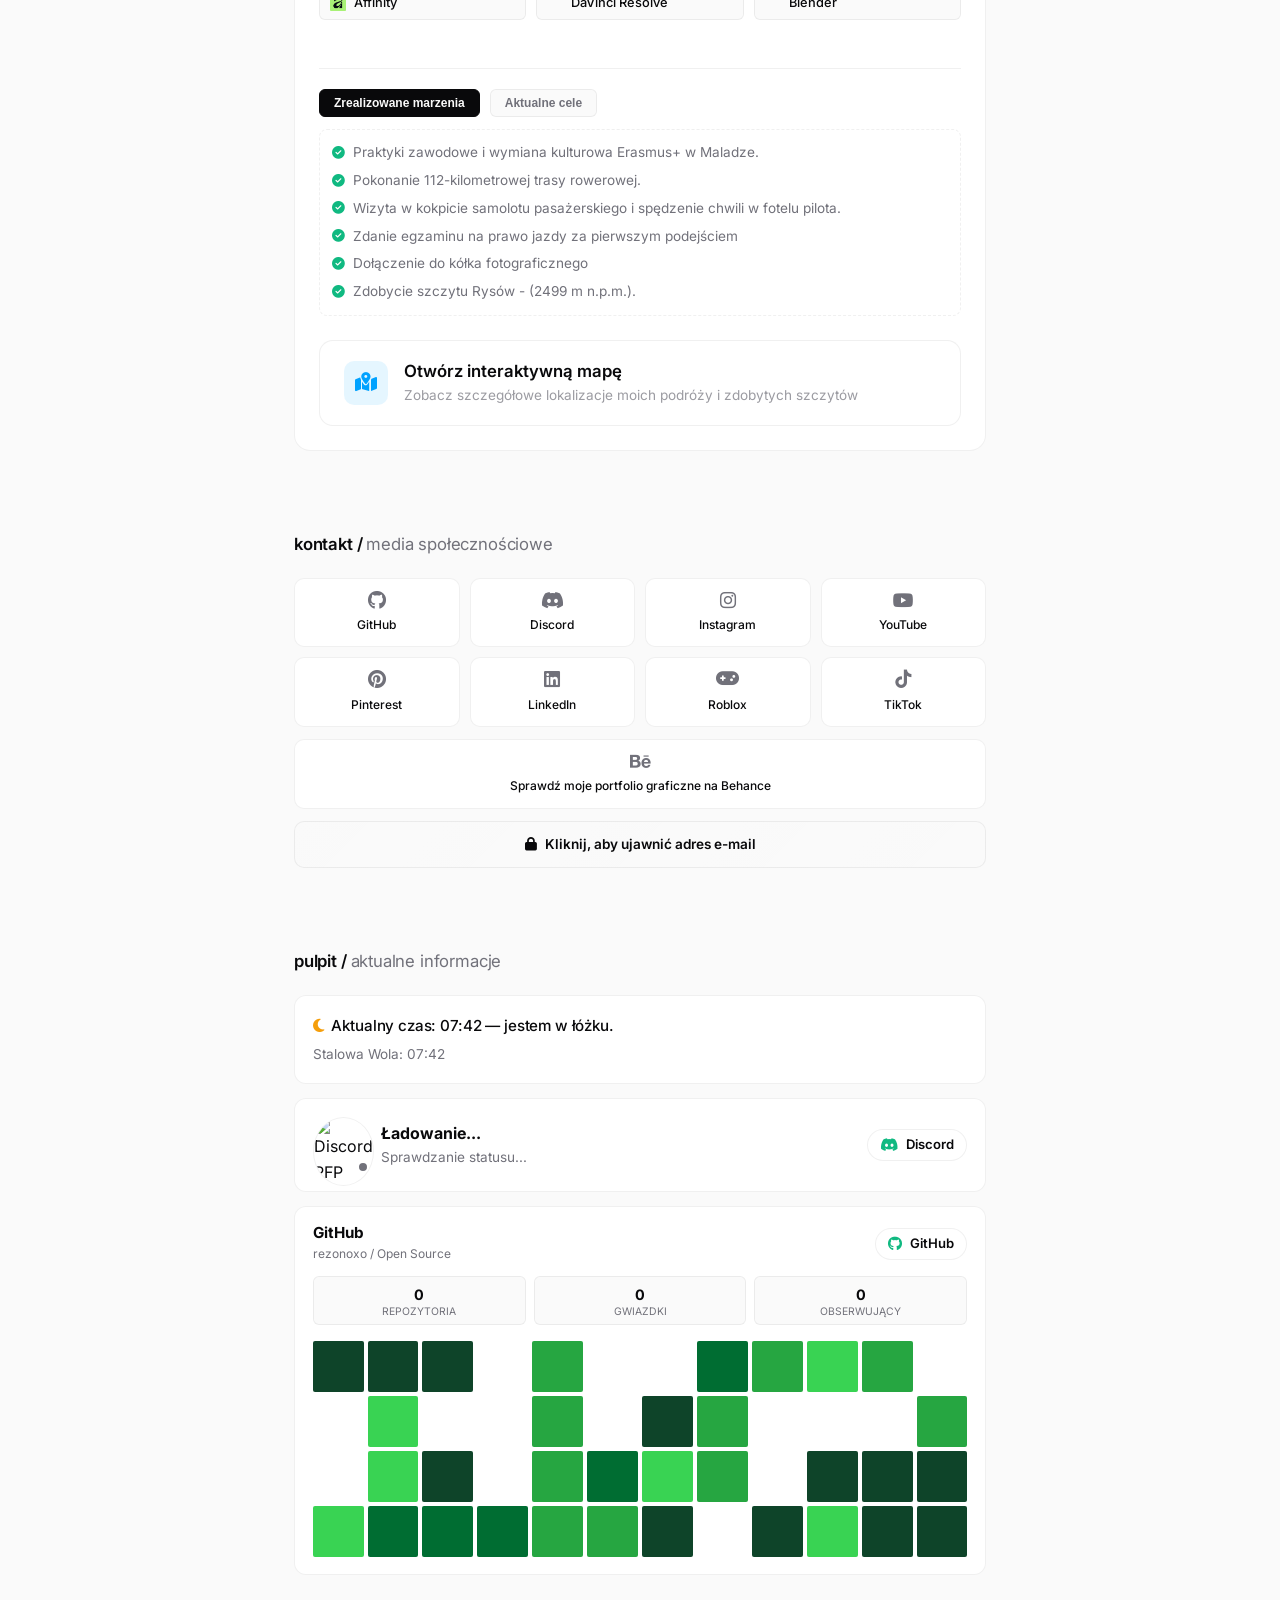
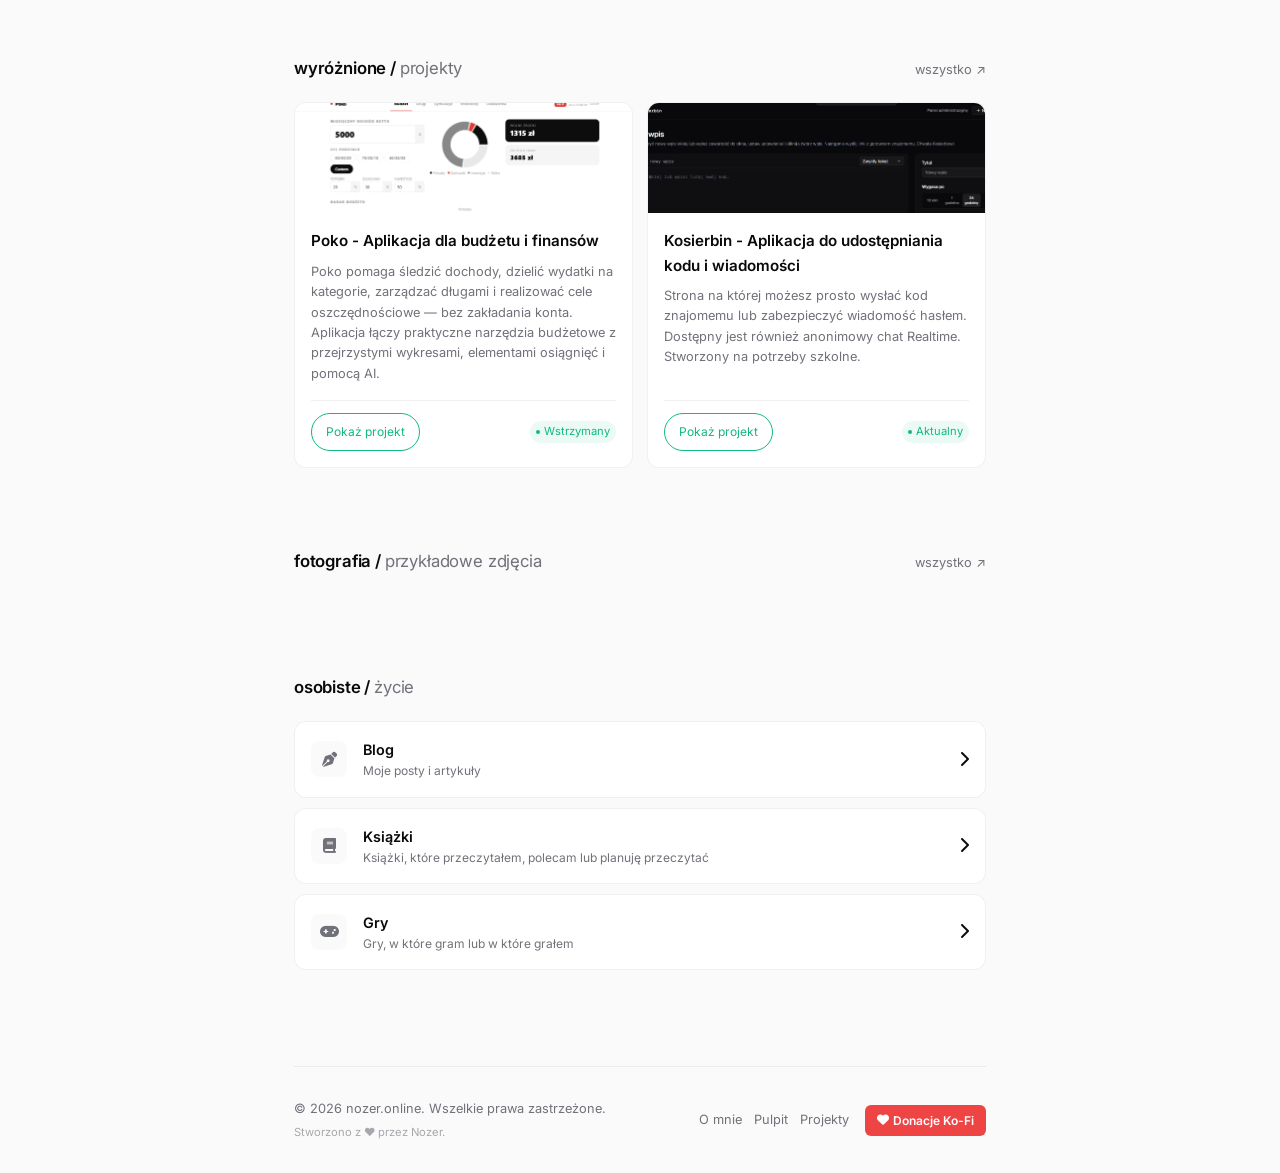
==== commit 04ba1154: "17.1" ====
--- a/index.html
+++ b/index.html
@@ -274,15 +274,15 @@
                     </div>
                 </div>
                 <div class="project-card">
-                    <img src="projects/banners/nsf.png" class="project-banner" alt="Banner radia Non Stop Pop FM" loading="lazy">
+                    <img src="\projects\banners\kosierbin-aplikacja-do-udost-pniania-kodu-i-wiadomo-ci-20261010-212720.png" class="project-banner" alt="Banner aplikacji Kosierbin" loading="lazy">
                     <div class="project-content">
                         <div class="project-title-row">
-                            <h4>Radio Non Stop Pop FM</h4>
+                            <h4>Kosierbin - Aplikacja do udostępniania kodu i wiadomości</h4>
                         </div>
-                        <p class="project-desc">To fanowska strona radiowa inspirowana stacją Non Stop Pop FM z Grand Theft Auto V pozwala poczuć się jakby słuchając transmisję na żywo i sprawdzać aktualnie odtwarzany utwór lub przejść do konkretnego.</p>
+                        <p class="project-desc">Strona na której możesz prosto wysłać kod znajomemu lub zabezpieczyć wiadomość hasłem. Dostępny jest również anonimowy chat Realtime. Stworzony na potrzeby szkolne.</p>
                         <div class="project-footer">
-                            <a href="https://rezonoxo.github.io/non-stop-fm/" class="project-action" target="_blank" rel="noopener noreferrer">Pokaż projekt</a>
-                            <div class="sys-status">Wstrzymany</div>
+                            <a href="https://kosierbin.vercel.app/" class="project-action" target="_blank" rel="noopener noreferrer">Pokaż projekt</a>
+                            <div class="sys-status">Aktualny</div>
                         </div>
                     </div>
                 </div>
@@ -737,38 +737,23 @@
 
         const PHOTO_SOURCE_REPO = 'https://raw.githubusercontent.com/Rezonoxo/wiktorkonopka_/main';
         const EXTERNAL_GALLERY_URL = 'https://rezonoxo.github.io/wiktorkonopka_/';
-        const EXTERNAL_FEATURED_PHOTOS = [
-            { image: 'photos/1000052989.jpeg', alt: 'Zdjęcie' },
-            { image: 'photos/23a473190068309-67eea059ab391.jpg', alt: 'Zdjęcie' },
-            { image: 'photos/dsc-0061-edited.jpg', alt: 'Zdjęcie' },
-            { image: 'photos/dsc-0118-edited.jpg', alt: 'Zdjęcie' },
-            { image: 'photos/dsc-0214.jpg', alt: 'Zdjęcie' },
-            { image: 'photos/dsc-0221.jpg', alt: 'Zdjęcie' },
-            { image: 'photos/dsc-0237.jpg', alt: 'Zdjęcie' },
-            { image: 'photos/dsc-0241.jpg', alt: 'Zdjęcie' },
-            { image: 'photos/dsc-0242.jpg', alt: 'Zdjęcie' },
-            { image: 'photos/dsc-0267.jpg', alt: 'Zdjęcie' },
-            { image: 'photos/dsc-0289.jpg', alt: 'Zdjęcie' },
-            { image: 'photos/dsc-0291.jpg', alt: 'Zdjęcie' },
-            { image: 'photos/franek.jpg', alt: 'Zdjęcie' },
-            { image: 'photos/franio.jpg', alt: 'Zdjęcie' },
-            { image: 'photos/park.jpg', alt: 'Zdjęcie' }
-        ];
-
-        function pickRandomPhotos(count = 6) {
-            const pool = [...EXTERNAL_FEATURED_PHOTOS];
-            for (let i = pool.length - 1; i > 0; i -= 1) {
+        const EXTERNAL_GALLERY_MANIFEST_URL = `${EXTERNAL_GALLERY_URL}dist/gallery/gallery.json`;
+
+        function pickRandomPhotos(count = 6, pool = []) {
+            const shuffled = [...pool];
+            for (let i = shuffled.length - 1; i > 0; i -= 1) {
                 const j = Math.floor(Math.random() * (i + 1));
-                [pool[i], pool[j]] = [pool[j], pool[i]];
-            }
-            return pool.slice(0, Math.min(count, pool.length));
+                [shuffled[i], shuffled[j]] = [shuffled[j], shuffled[i]];
+            }
+            return shuffled.slice(0, Math.min(count, shuffled.length));
         }
 
         function resolvePhotoSource(src) {
             if (!src) return '';
             if (/^https?:\/\//i.test(src)) return src;
-            const cleaned = src.replace(/^\.?\//, '').replace(/^photography\//, 'photos/');
-            return `${PHOTO_SOURCE_REPO}/${cleaned}`;
+            const cleaned = src.replace(/^\.?\/?/, '').replace(/^\/+/, '');
+            if (!cleaned) return '';
+            return new URL(cleaned, EXTERNAL_GALLERY_URL).toString();
         }
 
         function projectCardTemplate(project) {
@@ -811,10 +796,10 @@
         }
 
         function photoItemTemplate(photo) {
-            const src = resolvePhotoSource(photo.image);
+            const mainSrc = photo.image || PHOTO_PLACEHOLDER;
             return `
                 <div class="photo-item" tabindex="0" role="button" aria-label="Otwórz zdjęcie" data-title="" data-location="">
-                    <img src="${PHOTO_PLACEHOLDER}" data-src="${escapeHTML(src)}" alt="${escapeHTML(photo.alt || 'Zdjęcie')}" loading="lazy" decoding="async" fetchpriority="low">
+                    <img src="${PHOTO_PLACEHOLDER}" data-src="${escapeHTML(mainSrc)}" alt="${escapeHTML(photo.alt || 'Zdjęcie')}" loading="lazy" decoding="async" fetchpriority="low">
                     <div class="photo-overlay"><i class="fas fa-expand"></i></div>
                 </div>
             `;
@@ -823,7 +808,22 @@
         async function loadPortfolioCatalogs() {
             try {
                 allProjects = [];
-                allPhotos = pickRandomPhotos(6).map(photo => ({ ...photo, image: resolvePhotoSource(photo.image) }));
+
+                const response = await fetch(EXTERNAL_GALLERY_MANIFEST_URL, { cache: 'no-store' });
+                if (!response.ok) {
+                    throw new Error(`Gallery request failed: ${response.status}`);
+                }
+
+                const manifest = await response.json();
+                const photoPool = Array.isArray(manifest?.images) ? manifest.images : [];
+
+                allPhotos = pickRandomPhotos(Math.min(6, photoPool.length || 0), photoPool)
+                    .map(photo => ({
+                        image: resolvePhotoSource(photo.original || photo.sources?.[0]?.src || ''),
+                        alt: (photo.name || 'Zdjęcie').replace(/\.[^.]+$/, '').replace(/[-_]+/g, ' ')
+                    }))
+                    .filter(photo => photo.image);
+
                 renderFeaturedCatalogItems();
             } catch (error) {
                 allProjects = [];
@@ -834,6 +834,13 @@
         function setupLazyPhotoObserver(root = document) {
             if (!root || !('IntersectionObserver' in window)) {
                 root.querySelectorAll('img[data-src]').forEach(img => {
+                    if (img.dataset.fallbackSrc && img.src === PHOTO_PLACEHOLDER) {
+                        img.addEventListener('error', () => {
+                            if (img.dataset.fallbackSrc && img.src !== img.dataset.fallbackSrc) {
+                                img.src = img.dataset.fallbackSrc;
+                            }
+                        }, { once: true });
+                    }
                     img.src = img.dataset.src;
                     delete img.dataset.src;
                 });
@@ -846,6 +853,13 @@
                     const img = entry.target;
                     const src = img.dataset.src;
                     if (src) {
+                        if (img.dataset.fallbackSrc) {
+                            img.addEventListener('error', () => {
+                                if (img.dataset.fallbackSrc && img.src !== img.dataset.fallbackSrc) {
+                                    img.src = img.dataset.fallbackSrc;
+                                }
+                            }, { once: true });
+                        }
                         img.src = src;
                         delete img.dataset.src;
                     }
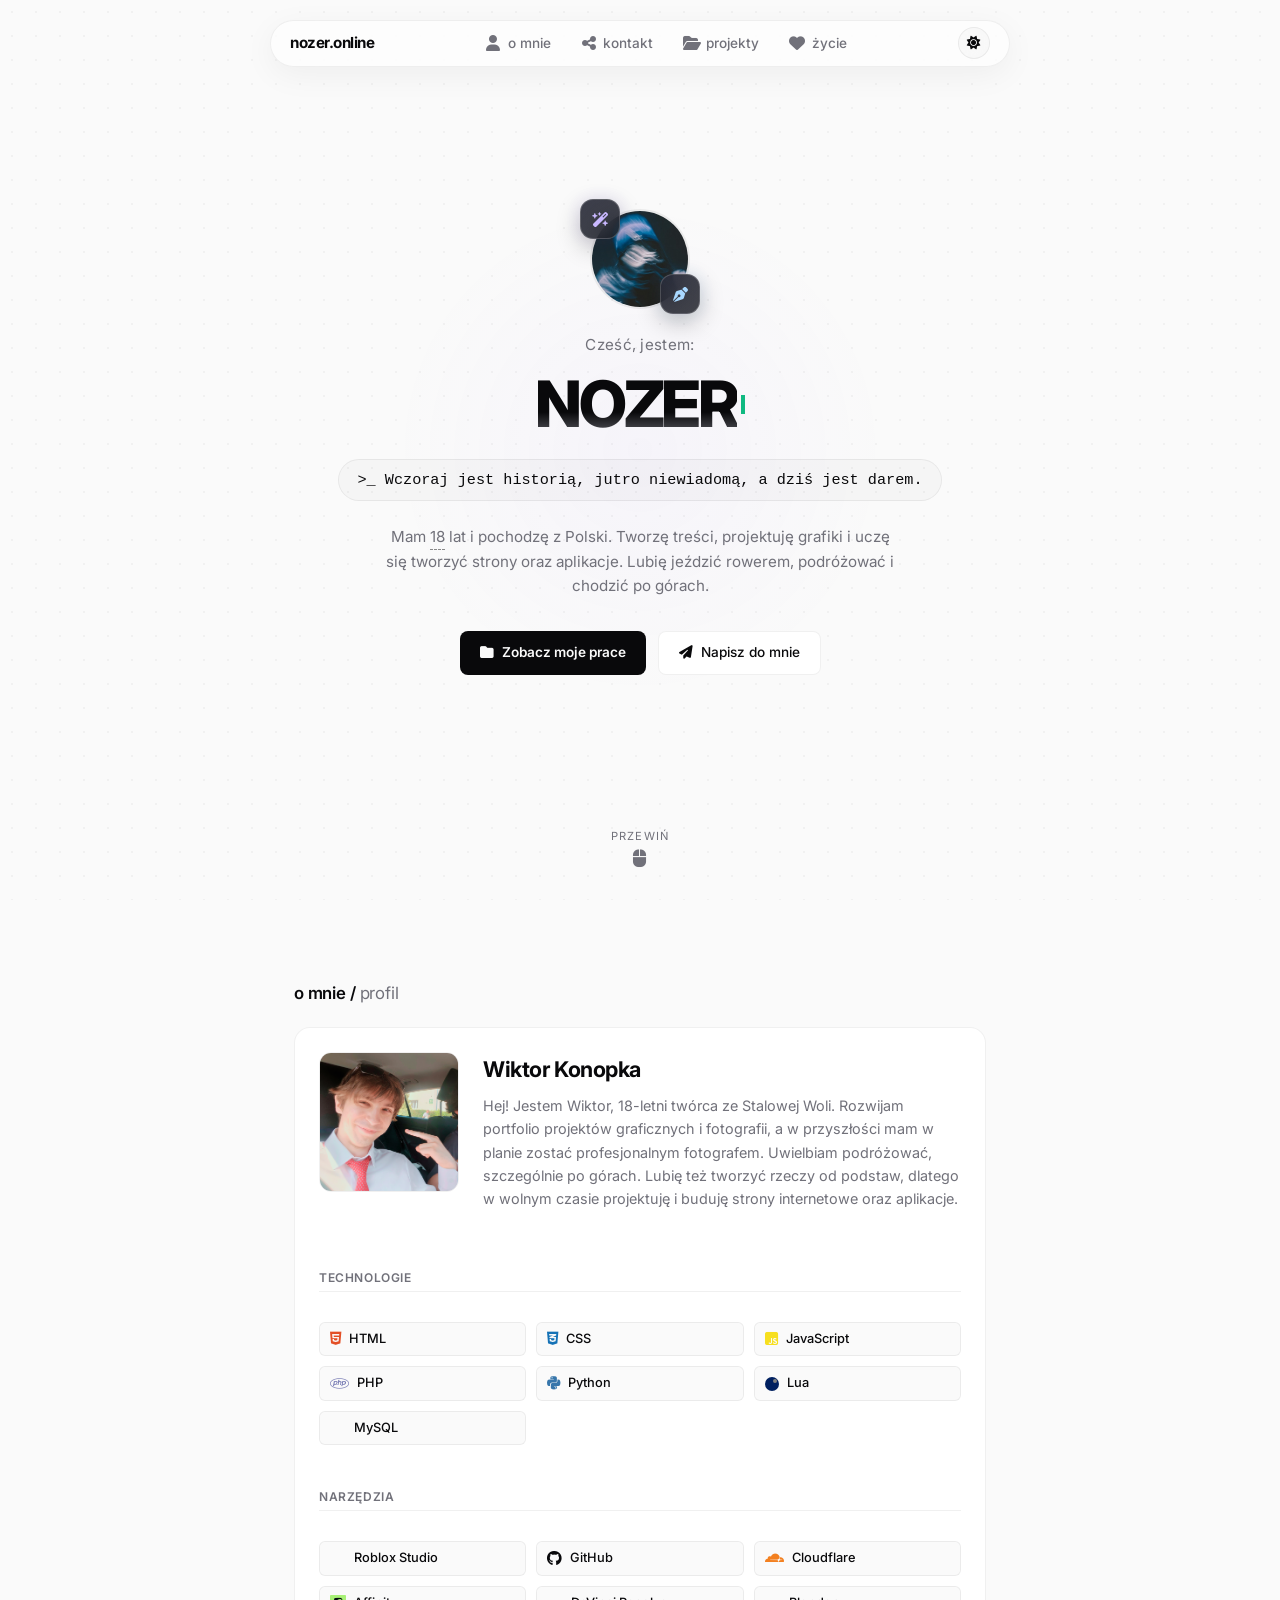
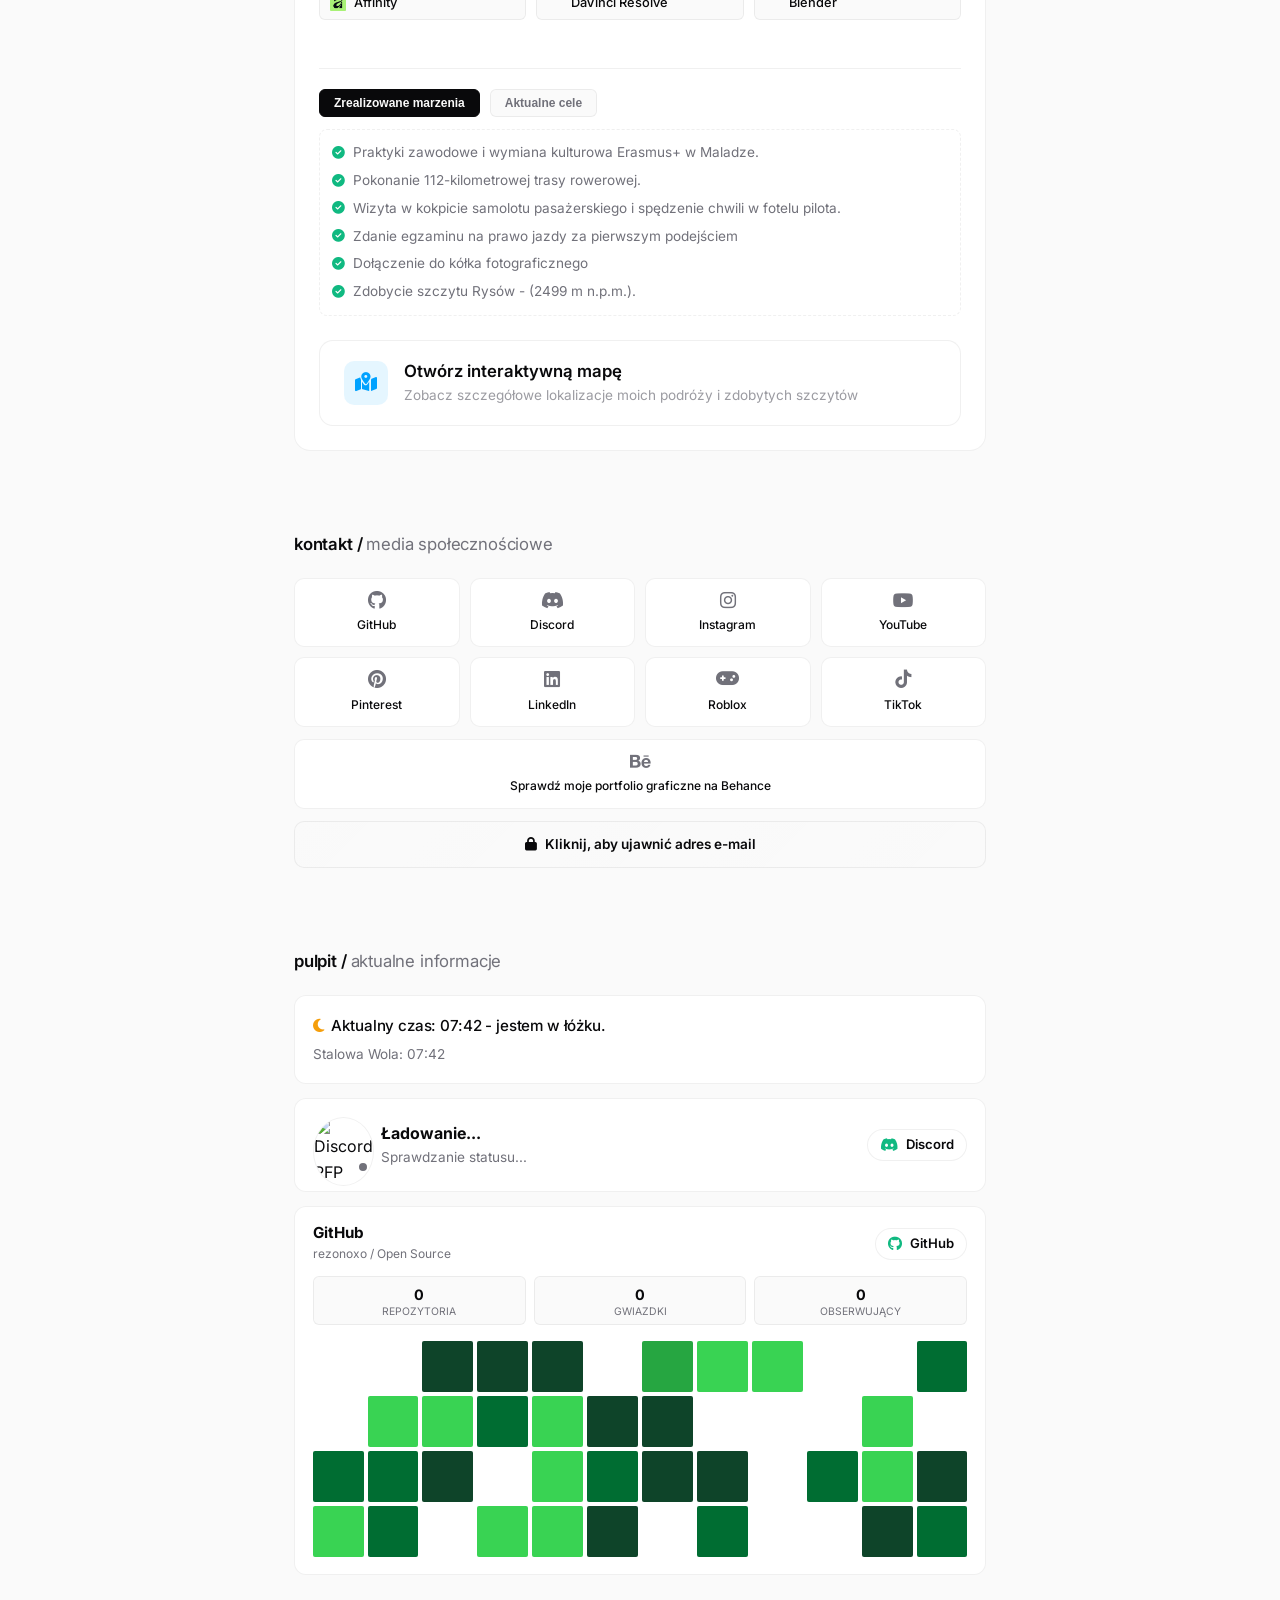
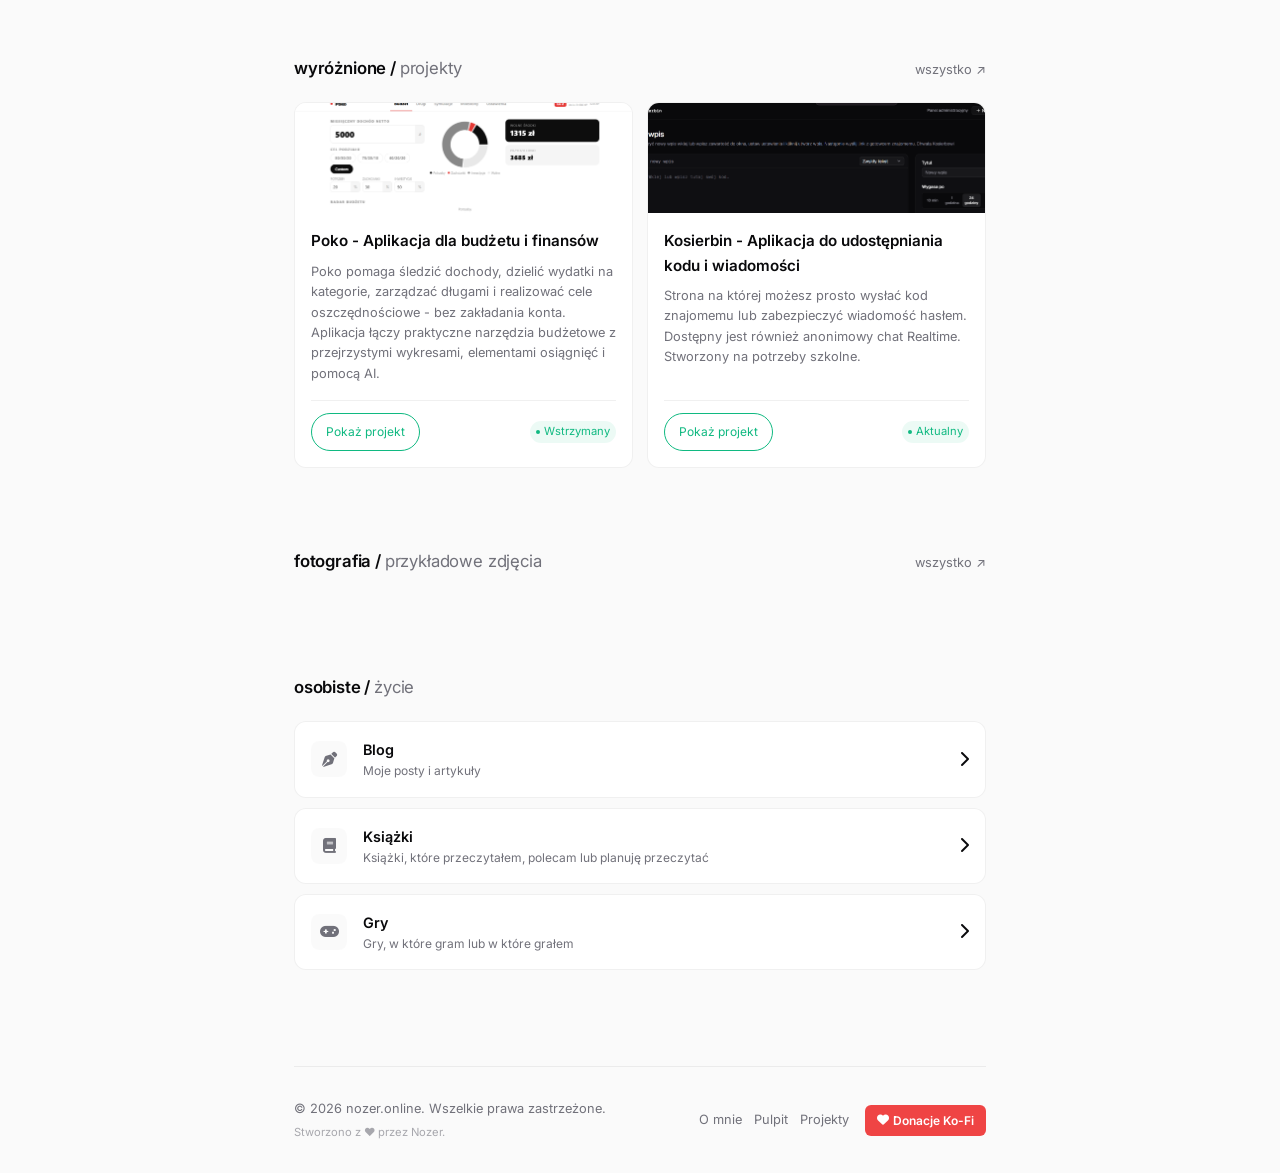
==== commit 7fb8b55e: "17.2" ====
--- a/index.html
+++ b/index.html
@@ -24,6 +24,26 @@
     <link rel="stylesheet" href="https://cdnjs.cloudflare.com/ajax/libs/font-awesome/6.4.0/css/all.min.css">
     <link rel="icon" href="icon.png">
         <link rel="stylesheet" href="style.css">
+    <style>
+        .avatar-container .deco-sticker {
+            display: grid;
+            place-items: center;
+            width: 40px;
+            height: 40px;
+            border: 1px solid rgba(255, 255, 255, .18);
+            border-radius: 13px;
+            background: linear-gradient(145deg, rgba(42, 44, 58, .92), rgba(24, 26, 34, .82));
+            color: #c9b8ff;
+            font-size: 15px;
+            box-shadow: 0 8px 24px rgba(0, 0, 0, .24), 0 0 18px rgba(146, 115, 255, .12);
+            backdrop-filter: blur(12px);
+            -webkit-backdrop-filter: blur(12px);
+        }
+        .avatar-container .deco-2 {
+            color: #a9d8ff;
+            box-shadow: 0 8px 24px rgba(0, 0, 0, .24), 0 0 18px rgba(95, 175, 255, .12);
+        }
+    </style>
         <script type="application/ld+json">
         {
             "@context": "https://schema.org",
@@ -81,8 +101,8 @@
     <header class="hero-fullscreen">
         <div class="avatar-container">
             <img src="pp.png" alt="Nozer Avatar" class="main-avatar">
-            <span class="deco-sticker deco-1">✨</span>
-            <span class="deco-sticker deco-2">🎨</span>
+            <span class="deco-sticker deco-1" aria-hidden="true"><i class="fa-solid fa-wand-magic-sparkles"></i></span>
+            <span class="deco-sticker deco-2" aria-hidden="true"><i class="fa-solid fa-pen-nib"></i></span>
         </div>
         <div class="hero-subtitle">Cześć, jestem:</div>
         <div class="typewriter-wrapper">
@@ -156,9 +176,9 @@
                         <ul class="dream-list">
                             <li class="plan"><i class="far fa-circle"></i> Zdanie egzaminów zawodowych i zdobycie tytułu technika informatyka</li>
                             <li class="plan"><i class="far fa-circle"></i> Zdanie egzaminu maturalnego</li>
-                            <li class="plan"><i class="far fa-circle"></i> Wydanie rodzinnej książki</li>
+                            <li class="plan"><i class="far fa-circle"></i> Opracowanie historii rodziny</li>
                             <li class="plan"><i class="far fa-circle"></i> Stworzenie portfolio fotograficznego</li>
-                            <li class="plan"><i class="far fa-circle"></i> Nauczenie się pływać</li>
+                            <li class="plan"><i class="far fa-circle"></i> Nauka pływania</li>
                         </ul>
                     </div>
                     <a href="mapa.html" class="map-link" aria-label="Otwórz interaktywną mapę">
@@ -266,7 +286,7 @@
                         <div class="project-title-row">
                             <h4>Poko - Aplikacja dla budżetu i finansów</h4>
                         </div>
-                        <p class="project-desc">Poko pomaga śledzić dochody, dzielić wydatki na kategorie, zarządzać długami i realizować cele oszczędnościowe — bez zakładania konta. Aplikacja łączy praktyczne narzędzia budżetowe z przejrzystymi wykresami, elementami osiągnięć i pomocą AI.</p>
+                        <p class="project-desc">Poko pomaga śledzić dochody, dzielić wydatki na kategorie, zarządzać długami i realizować cele oszczędnościowe - bez zakładania konta. Aplikacja łączy praktyczne narzędzia budżetowe z przejrzystymi wykresami, elementami osiągnięć i pomocą AI.</p>
                         <div class="project-footer">
                             <a href="https://rezonoxo.github.io/Poko/" class="project-action" target="_blank" rel="noopener noreferrer">Pokaż projekt</a>
                             <div class="sys-status">Wstrzymany</div>
@@ -577,7 +597,7 @@
 
                     const richAct = data.activities.find(a => a.type !== 4);
                     if (dashActivity) {
-                        dashActivity.innerText = richAct ? `${richAct.name} — ${richAct.details || 'Aktywny'}` : (data.discord_status === 'offline' ? 'Śpię / Offline' : 'Brak aktywnego programu');
+                        dashActivity.innerText = richAct ? `${richAct.name} - ${richAct.details || 'Aktywny'}` : (data.discord_status === 'offline' ? 'Śpię / Offline' : 'Brak aktywnego programu');
                     }
                 })
                 .catch(() => {});
@@ -671,7 +691,7 @@
                     const localDate = new Date(new Date().toLocaleString('en-US', { timeZone: 'Europe/Warsaw' }));
                     const localHour = localDate.getHours();
                     const awake = localHour >= 7 && localHour <= 22;
-                    if (naturalTimeString) naturalTimeString.textContent = `Aktualnie jest ${localDate.toLocaleTimeString('pl-PL', { hour: '2-digit', minute: '2-digit' })} — prawdopodobnie jestem ${awake ? 'na nogach' : 'w łóżku'}.`;
+                    if (naturalTimeString) naturalTimeString.textContent = `Aktualnie jest ${localDate.toLocaleTimeString('pl-PL', { hour: '2-digit', minute: '2-digit' })} - prawdopodobnie jestem ${awake ? 'na nogach' : 'w łóżku'}.`;
                     if (naturalWeatherString) naturalWeatherString.textContent = `Stalowa Wola: ${Math.round(current.temperature)}°C · ${description}`;
                     if (weatherIcon) weatherIcon.className = awake ? 'fas fa-sun' : 'fas fa-moon';
                 })
@@ -685,7 +705,7 @@
             const localHour = localDate.getHours();
             const formatted = localDate.toLocaleTimeString('pl-PL', { hour: '2-digit', minute: '2-digit' });
             const awake = localHour >= 8 && localHour <= 22;
-            if (naturalTimeString) naturalTimeString.textContent = `Aktualny czas: ${formatted} — jestem ${awake ? 'na nogach' : 'w łóżku'}.`;
+            if (naturalTimeString) naturalTimeString.textContent = `Aktualny czas: ${formatted} - jestem ${awake ? 'na nogach' : 'w łóżku'}.`;
             if (naturalWeatherString) naturalWeatherString.textContent = `Stalowa Wola: ${formatted}`;
             if (weatherIcon) weatherIcon.className = awake ? 'fas fa-sun' : 'fas fa-moon';
         }
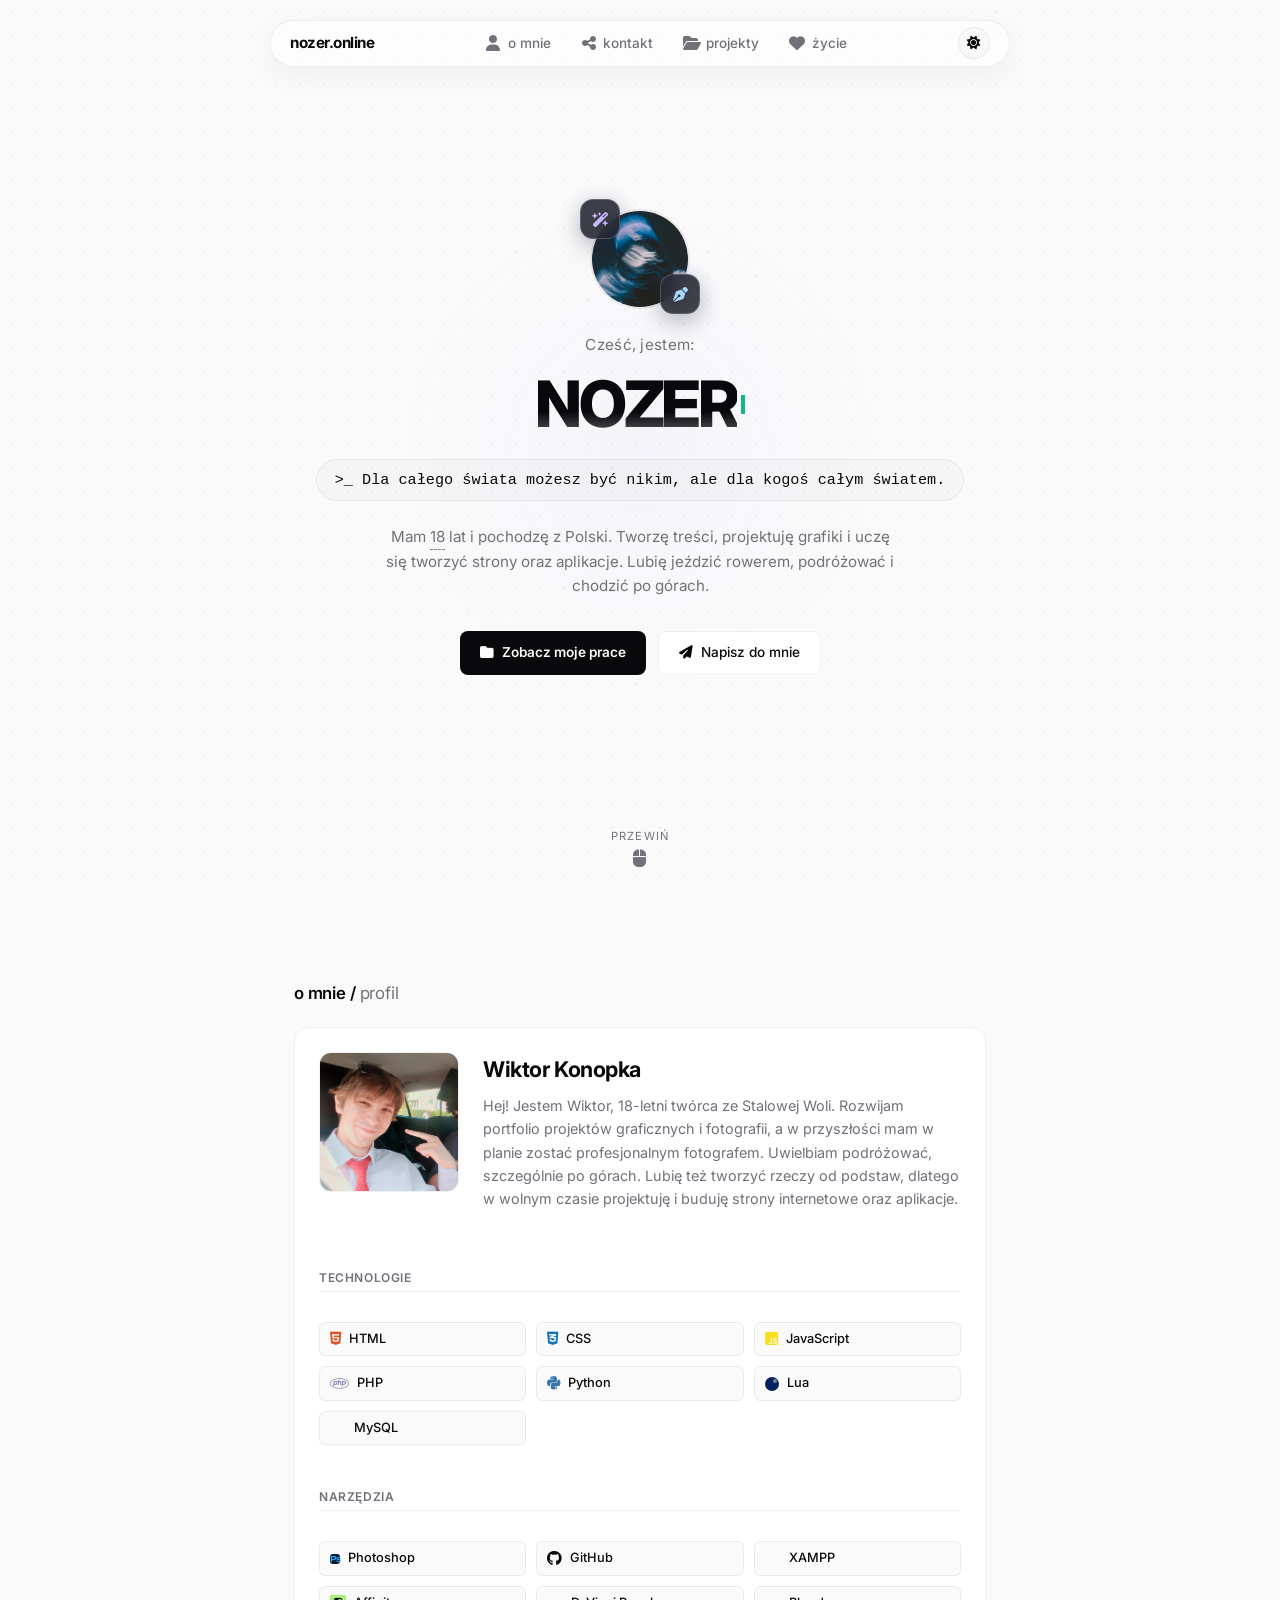
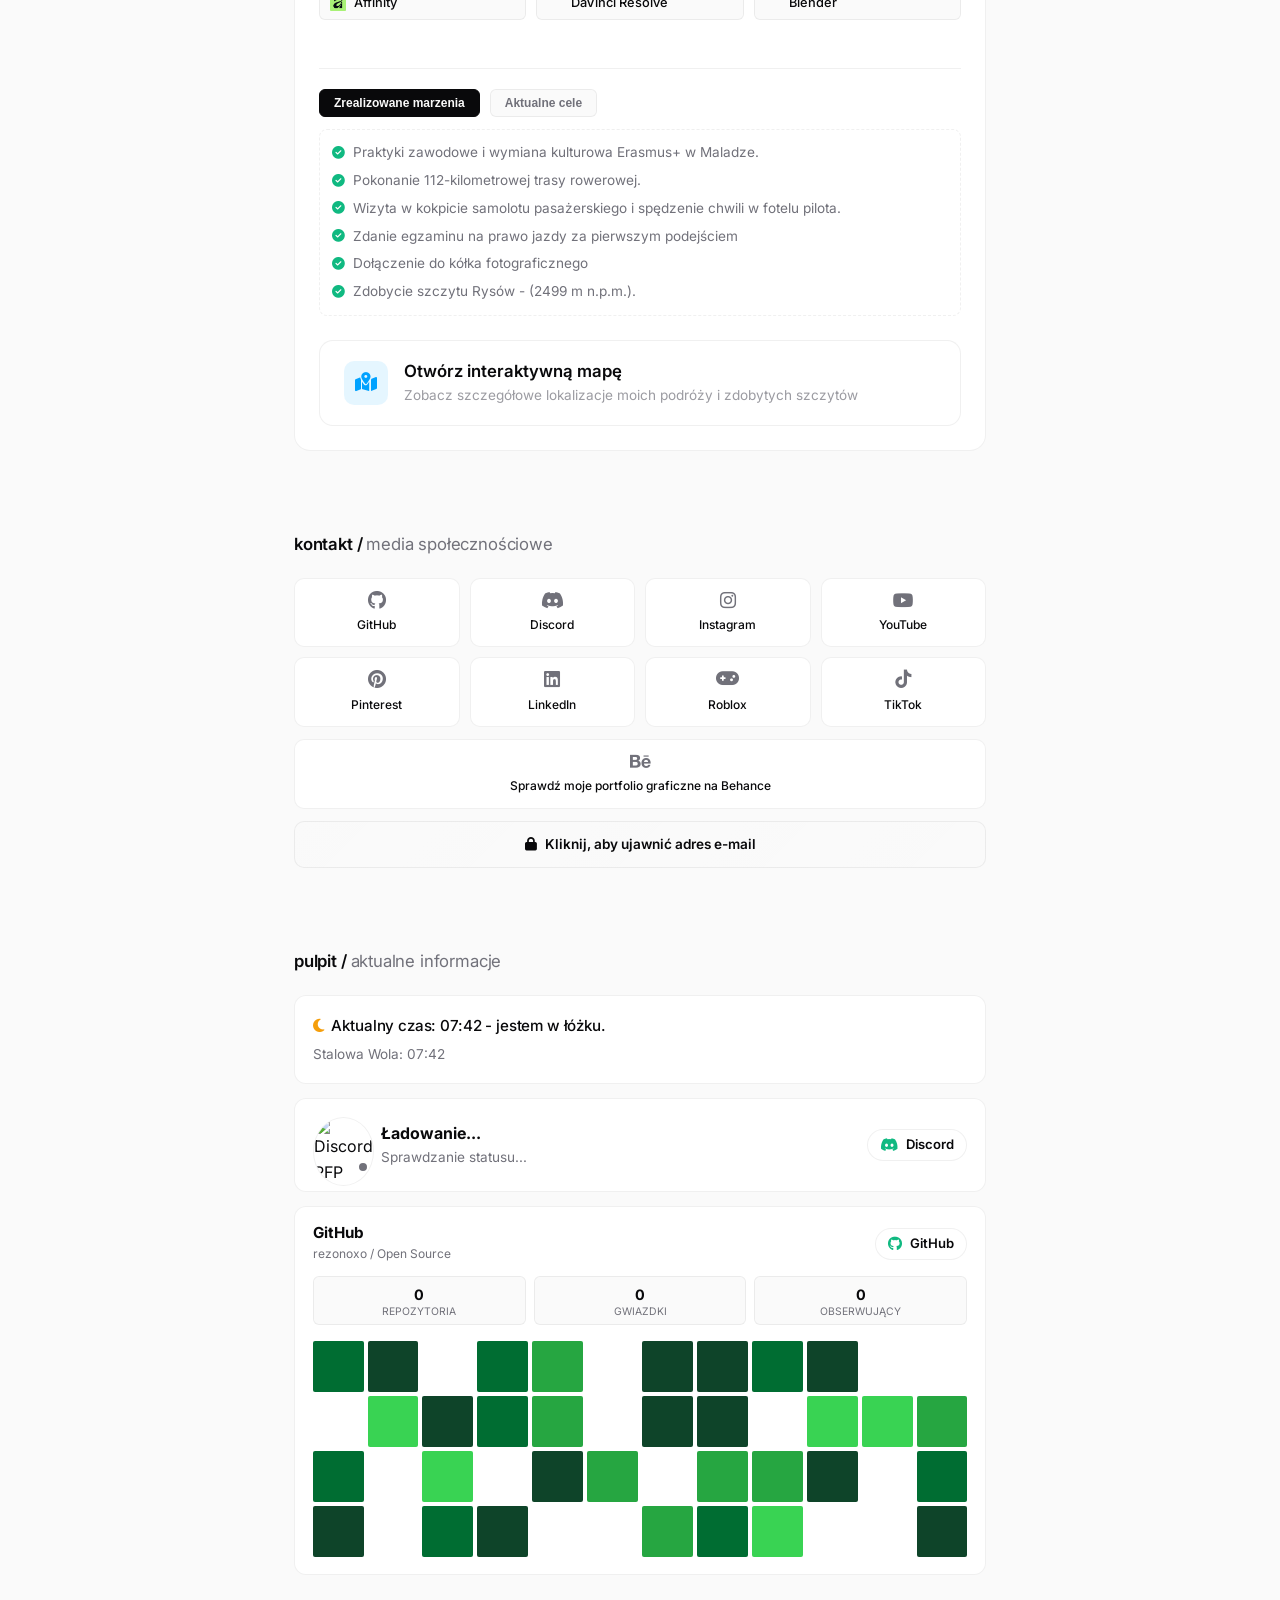
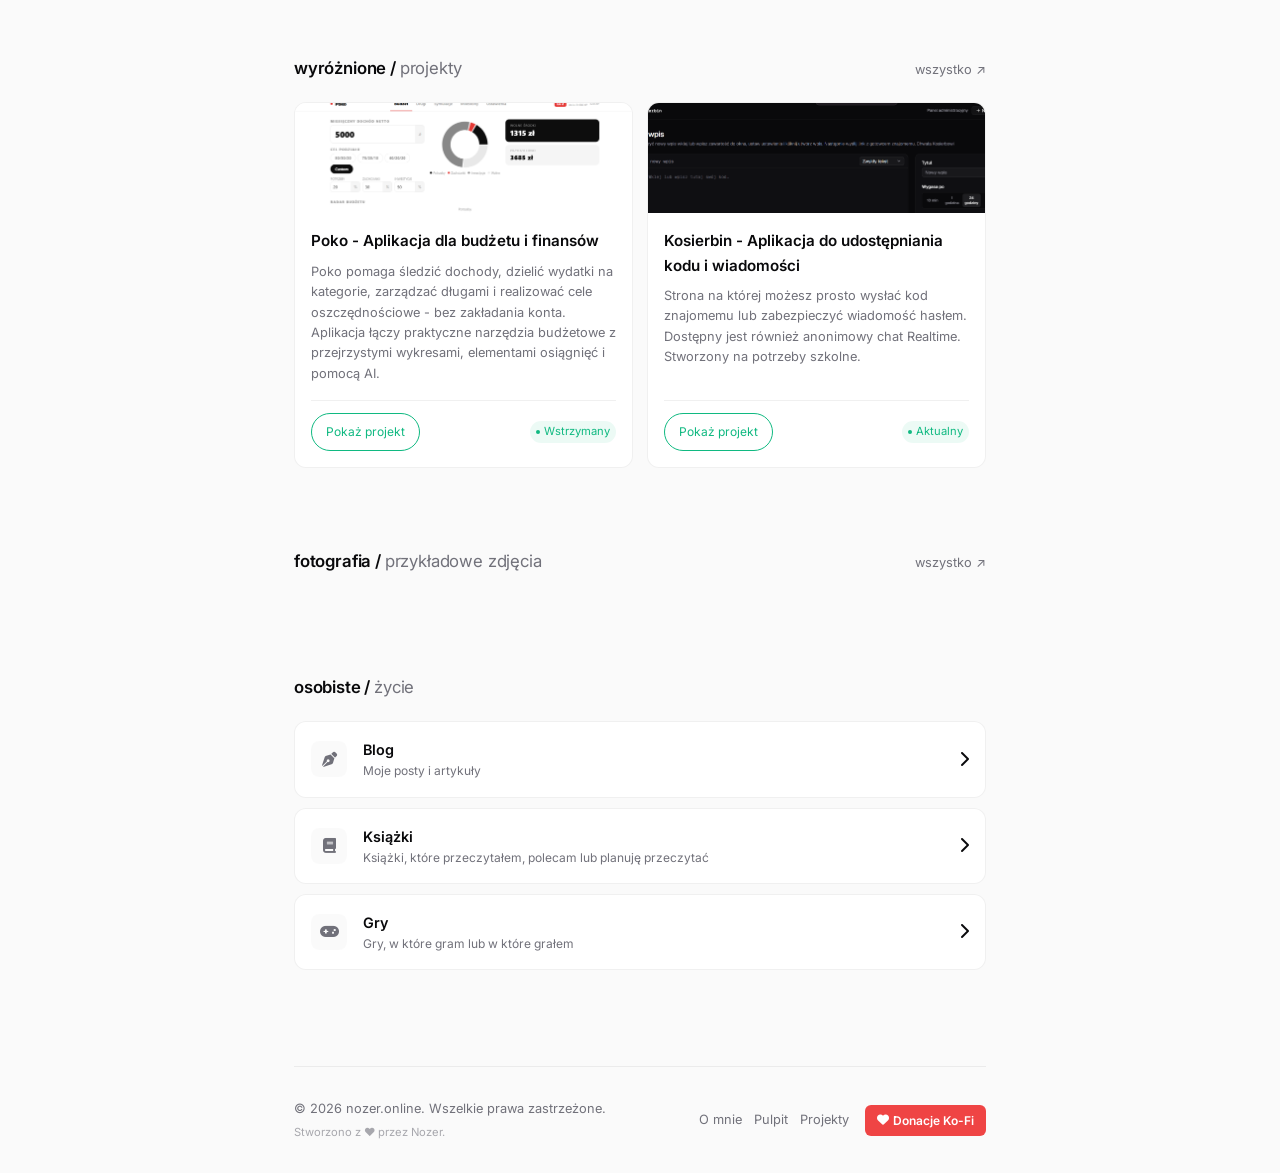
==== commit 0fab7fb9: "17.3" ====
--- a/index.html
+++ b/index.html
@@ -149,9 +149,9 @@
 
                 <div class="skills-label">Narzędzia</div>
                 <div class="programs-grid">
-                    <div class="program-tag"><img class="tool-brand-icon" src="https://cdn.simpleicons.org/roblox/00A2FF" alt="" aria-hidden="true"> Roblox Studio</div>
+                    <div class="program-tag"><span aria-hidden="true" style="display:inline-grid;place-items:center;width:1em;height:1em;border-radius:3px;background:#001e36;color:#31a8ff;font:bold 0.78em Arial,sans-serif;letter-spacing:-.08em;line-height:1;">Ps</span> Photoshop</div>
                     <div class="program-tag"><i class="fab fa-github" style="color:var(--text-main);"></i> GitHub</div>
-                    <div class="program-tag"><i class="fab fa-cloudflare" style="color:#f38020;"></i> Cloudflare</div>
+                    <div class="program-tag"><img class="tool-brand-icon" src="https://cdn.simpleicons.org/xampp/FB7A24" alt="" aria-hidden="true"> XAMPP</div>
                     <div class="program-tag"><img class="tool-brand-icon" src="images/logoaffinity.png" alt="" aria-hidden="true"> Affinity</div>
                     <div class="program-tag"><img class="tool-brand-icon" src="https://cdn.simpleicons.org/davinciresolve/FF8C00" alt="" aria-hidden="true"> DaVinci Resolve</div>
                     <div class="program-tag"><img class="tool-brand-icon" src="https://cdn.simpleicons.org/blender/EA7638" alt="" aria-hidden="true"> Blender</div>
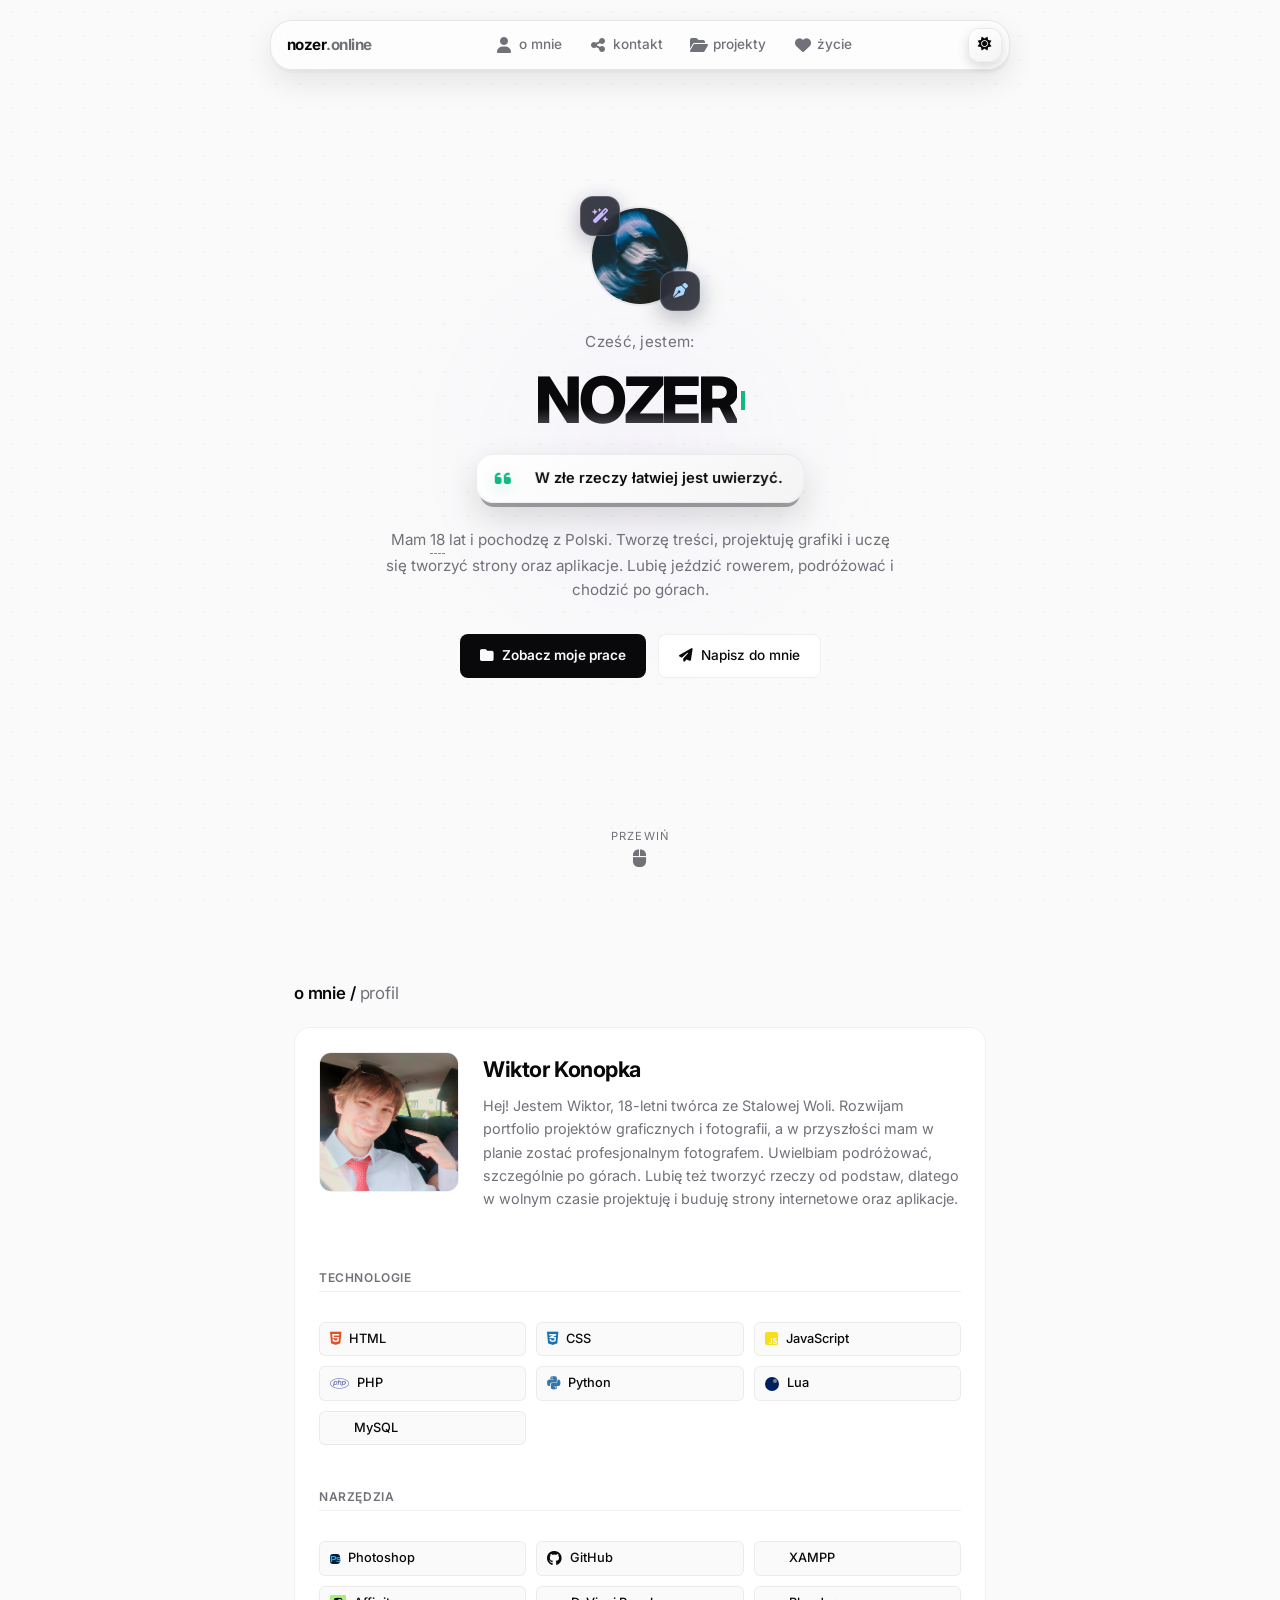
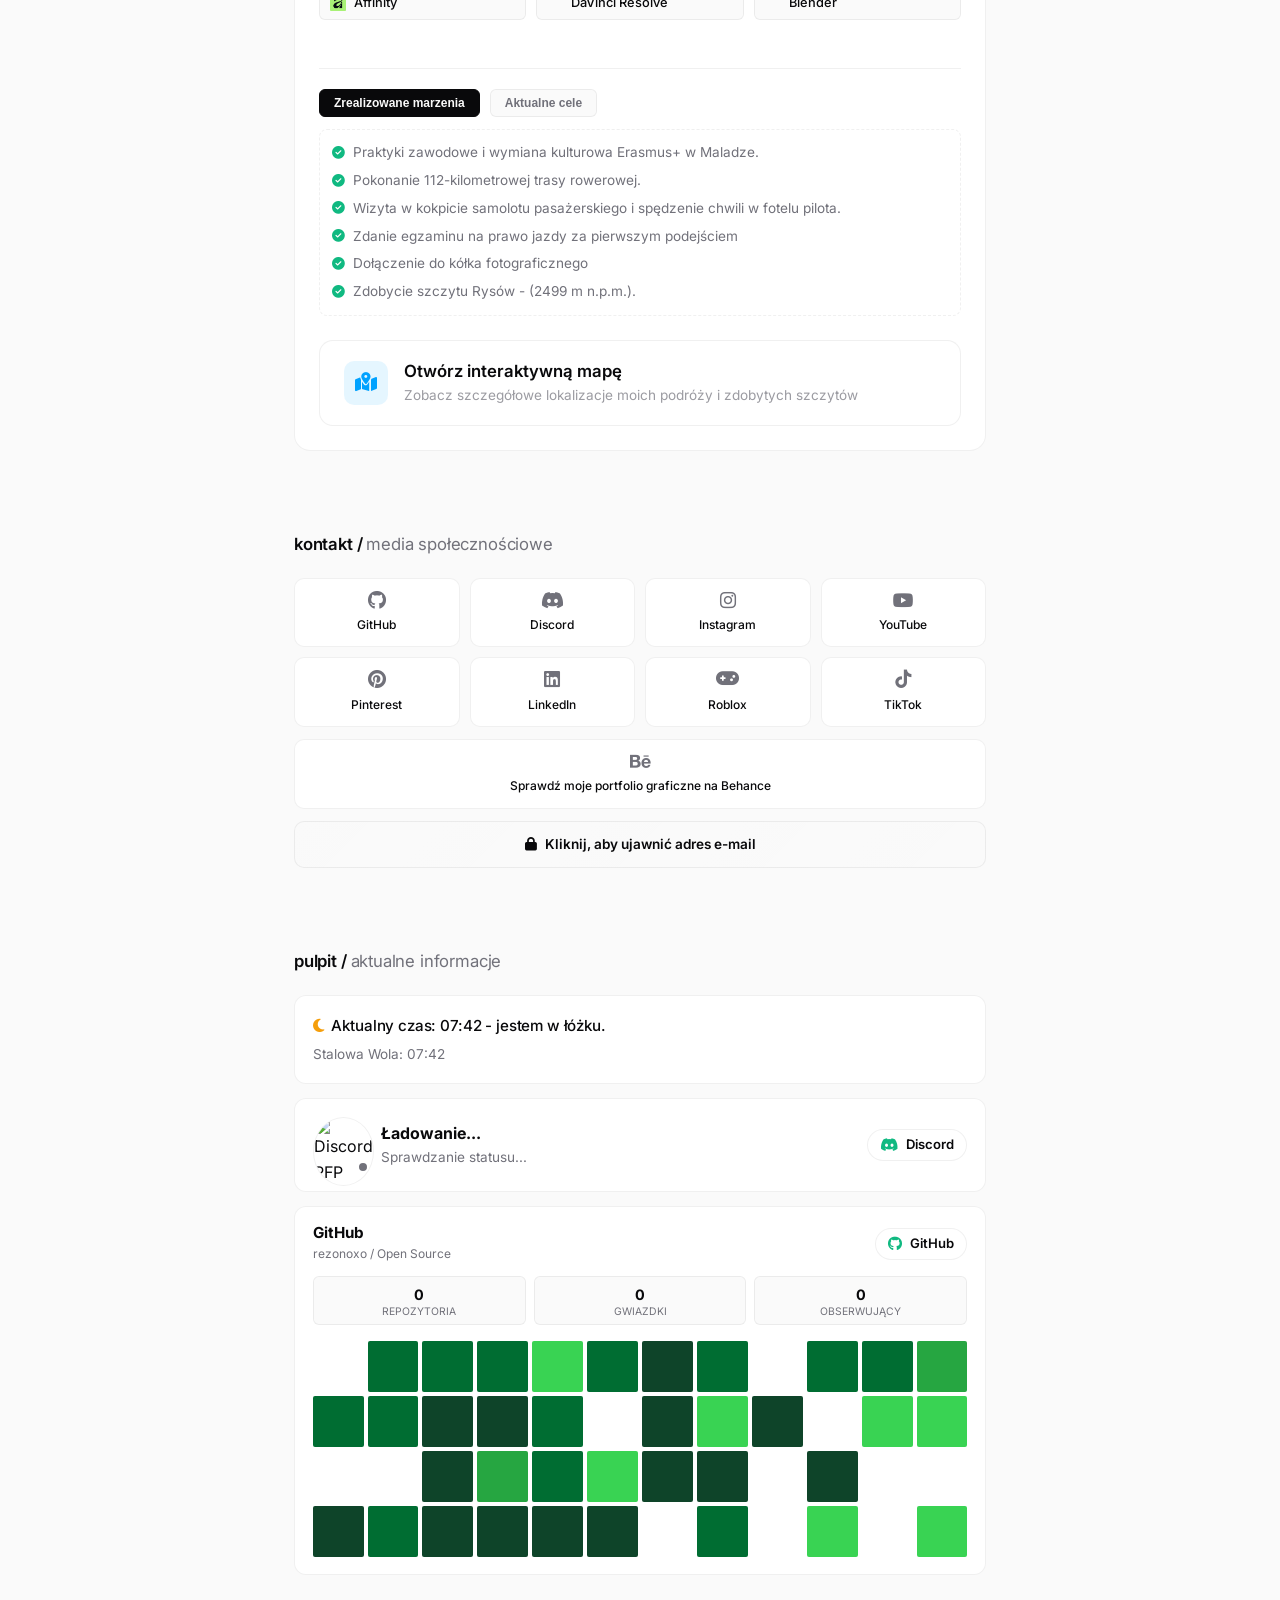
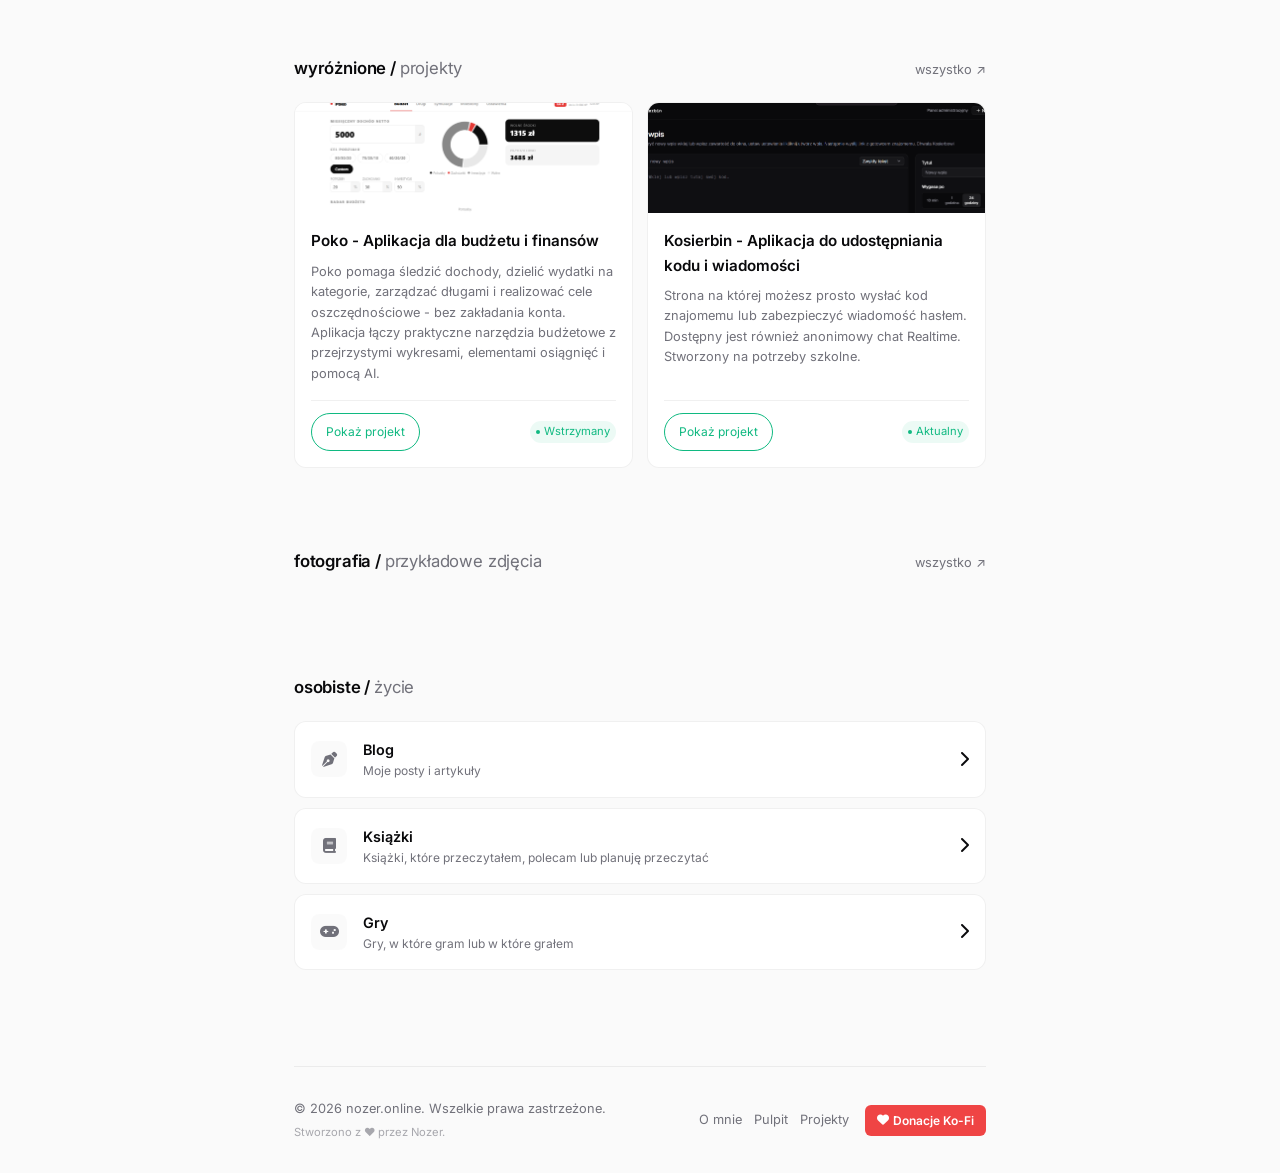
==== commit 6ec1088e: "17.4" ====
--- a/index.html
+++ b/index.html
@@ -80,7 +80,7 @@
     <!-- Navbar -->
     <div class="nav-wrapper">
         <nav class="site-nav">
-            <a href="index.html" class="logo">nozer.online</a>
+            <a href="index.html" class="logo" aria-label="Nozer - strona główna">nozer<span>.online</span></a>
             <ul class="site-nav-links">
                 <li><a href="#about" aria-label="O mnie"><i class="fas fa-user"></i><span class="nav-link-text">o mnie</span></a></li>
                 <li><a href="#connect" aria-label="Sieci społeczne"><i class="fas fa-share-alt"></i><span class="nav-link-text">kontakt</span></a></li>
@@ -109,7 +109,10 @@
             <h1><span id="hero-name"></span></h1>
             <span class="typewriter-cursor"></span>
         </div>
-        <div class="hero-chip" id="hero-quote">>_ Tworzę cyfrowe doświadczenia, grafiki i materiały wizualne.</div>
+        <div class="hero-chip" id="hero-quote">
+            <i class="fas fa-quote-left hero-quote-icon" aria-hidden="true"></i>
+            <span id="hero-quote-text">Tworzę cyfrowe doświadczenia, grafiki i materiały wizualne.</span>
+        </div>
         <p class="hero-sub">
   Mam <span class="age-wrapper">18<span class="age-tooltip" id="exact-age">Wczytywanie...</span></span> lat i pochodzę z Polski. Tworzę treści, projektuję grafiki i uczę się tworzyć strony oraz aplikacje. Lubię jeździć rowerem, podróżować i chodzić po górach.
 </p>
@@ -487,12 +490,12 @@
             },
             GITHUB_USERNAME: "rezonoxo",
             HERO_QUOTES: [
-                ">_ Im dłużej czekasz na przyszłość, której pragniesz, tym mniej czasu będziesz mieć, by jej doświadczać.",
-                ">_ Musisz zmienić swoje życie, aby zmienić swoje życie.",
-                ">_ Planuj jak dorosły, ale wierz w to jak dziecko.",
-                ">_ Wczoraj jest historią, jutro niewiadomą, a dziś jest darem.",
-                ">_ Dla całego świata możesz być nikim, ale dla kogoś całym światem.",
-                ">_ W złe rzeczy łatwiej jest uwierzyć."
+                "Im dłużej czekasz na przyszłość, której pragniesz, tym mniej czasu będziesz mieć, by jej doświadczać.",
+                "Musisz zmienić swoje życie, aby zmienić swoje życie.",
+                "Planuj jak dorosły, ale wierz w to jak dziecko.",
+                "Wczoraj jest historią, jutro niewiadomą, a dziś jest darem.",
+                "Dla całego świata możesz być nikim, ale dla kogoś całym światem.",
+                "W złe rzeczy łatwiej jest uwierzyć."
             ],
             STORAGE_KEYS: {
                 theme: "preferred_theme_mode"
@@ -510,6 +513,7 @@
         const photoModalLocation = document.getElementById('photo-modal-location');
         const heroAvatar = document.querySelector('.main-avatar');
         const heroQuoteEl = document.getElementById('hero-quote');
+        const heroQuoteTextEl = document.getElementById('hero-quote-text');
         const profileGithub = document.getElementById('action-github');
         const profileDiscord = document.getElementById('action-discord');
         const naturalTimeString = document.getElementById('natural-time-string');
@@ -612,7 +616,10 @@
         // Hero quote
         function setHeroQuote() {
             const quote = CONFIG.HERO_QUOTES[Math.floor(Math.random() * CONFIG.HERO_QUOTES.length)];
-            if (heroQuoteEl) heroQuoteEl.textContent = quote;
+            if (heroQuoteTextEl) {
+                heroQuoteTextEl.textContent = quote;
+                heroQuoteEl?.setAttribute('aria-label', `Cytat: ${quote}`);
+            }
         }
 
         // Email
@@ -1113,10 +1120,51 @@
             });
         }
 
+        function initNavbarActiveState() {
+            const links = Array.from(document.querySelectorAll('.site-nav-links a'));
+            if (!links.length) return;
+
+            const setActive = (id) => {
+                links.forEach((link) => {
+                    const active = Boolean(id) && link.getAttribute('href') === `#${id}`;
+                    link.classList.toggle('active', active);
+                    if (active) link.setAttribute('aria-current', 'page');
+                    else link.removeAttribute('aria-current');
+                });
+            };
+
+            links.forEach((link) => {
+                link.addEventListener('click', () => {
+                    setActive(link.getAttribute('href').slice(1));
+                });
+            });
+
+            const sections = links
+                .map((link) => document.querySelector(link.getAttribute('href')))
+                .filter(Boolean);
+
+            if (!('IntersectionObserver' in window)) return;
+
+            const observer = new IntersectionObserver((entries) => {
+                const visible = entries
+                    .filter((entry) => entry.isIntersecting)
+                    .sort((a, b) => b.intersectionRatio - a.intersectionRatio);
+
+                if (visible.length) setActive(visible[0].target.id);
+                else if (window.scrollY < 180) setActive(null);
+            }, {
+                rootMargin: '-18% 0px -58% 0px',
+                threshold: [0.05, 0.15, 0.3]
+            });
+
+            sections.forEach((section) => observer.observe(section));
+        }
+
         function init() {
             updateYearLabels();
             typewriter.init();
             initThemeToggle();
+            initNavbarActiveState();
             populateProfileLinks();
             setHeroQuote();
             updateNaturalTimeAndWeather();
--- a/style.css
+++ b/style.css
@@ -83,44 +83,68 @@
         }
         
         .site-nav {
-            background: var(--nav-bg);
-            border: 1px solid var(--border);
-            border-radius: 99px;
-            padding: 0.4rem 1.2rem;
+            background:
+                linear-gradient(180deg, rgba(255, 255, 255, 0.055), transparent 55%),
+                var(--nav-bg);
+            border: 1px solid rgba(255, 255, 255, 0.105);
+            border-radius: 22px;
+            padding: 0.42rem;
             display: grid;
             grid-template-columns: auto minmax(0, 1fr) auto;
             align-items: center;
             width: min(calc(100% - 3rem), 740px);
             margin: 0 auto;
-            backdrop-filter: blur(20px) saturate(160%);
-            -webkit-backdrop-filter: blur(20px) saturate(160%);
+            backdrop-filter: blur(22px) saturate(180%);
+            -webkit-backdrop-filter: blur(22px) saturate(180%);
             pointer-events: auto;
-            box-shadow: 0 8px 32px 0 rgba(0, 0, 0, 0.2);
-            transition: all 0.3s ease;
+            box-shadow:
+                0 12px 32px rgba(0, 0, 0, 0.24),
+                0 3px 0 rgba(255, 255, 255, 0.025),
+                inset 0 1px 0 rgba(255, 255, 255, 0.08);
+            transition: transform 0.25s ease, box-shadow 0.25s ease, border-color 0.25s ease;
             position: relative;
             min-width: 0;
             max-width: calc(100dvw - 1rem);
         }
 
+        .site-nav:hover {
+            border-color: rgba(255, 255, 255, 0.16);
+            box-shadow:
+                0 16px 38px rgba(0, 0, 0, 0.28),
+                0 3px 0 rgba(255, 255, 255, 0.03),
+                inset 0 1px 0 rgba(255, 255, 255, 0.1);
+        }
+
         /* Nie pozwalaj elementom nawigacji rozszerzać layoutu na wąskich ekranach. */
         .site-nav > * { min-width: 0; }
         
         [data-theme="light"] .site-nav {
-            box-shadow: 0 8px 32px 0 rgba(0, 0, 0, 0.05);
+            border-color: rgba(0, 0, 0, 0.09);
+            box-shadow:
+                0 12px 30px rgba(0, 0, 0, 0.09),
+                0 3px 0 rgba(0, 0, 0, 0.025),
+                inset 0 1px 0 rgba(255, 255, 255, 0.7);
         }
         
         .site-nav .logo {
+            display: inline-flex;
+            align-items: center;
             font-weight: 700;
             letter-spacing: -0.5px;
             font-size: 0.95rem;
             color: var(--text-main);
             text-decoration: none;
             white-space: nowrap;
+            padding: 0.25rem 0.55rem;
+        }
+
+        .site-nav .logo > span {
+            color: var(--text-muted);
         }
         
         .site-nav-links {
             display: flex;
-            gap: 1.2rem;
+            gap: 0.35rem;
             list-style: none;
             justify-content: center;
             align-items: center;
@@ -133,13 +157,15 @@
             text-decoration: none; 
             font-size: 0.85rem; 
             font-weight: 500; 
-            transition: color 0.2s; 
+            transition: color 0.2s, background 0.2s, transform 0.2s, box-shadow 0.2s;
             display: inline-flex;
             align-items: center;
             justify-content: center;
             gap: 0.4rem;
-            padding: 0.2rem 0.35rem;
-            border-radius: 999px;
+            min-height: 34px;
+            padding: 0.35rem 0.65rem;
+            border: 1px solid transparent;
+            border-radius: 12px;
         }
 
         .site-nav-links a i {
@@ -152,6 +178,22 @@
         
         .site-nav-links a:hover { 
             color: var(--text-main); 
+            background: var(--pill-bg);
+            transform: translateY(-1px);
+        }
+
+        .site-nav-links a.active {
+            color: var(--text-main);
+            background: linear-gradient(145deg, var(--surface-card), var(--surface));
+            border-color: var(--border);
+            box-shadow:
+                0 5px 10px rgba(0, 0, 0, 0.12),
+                inset 0 1px 0 rgba(255, 255, 255, 0.07);
+            transform: translateY(-1px);
+        }
+
+        .site-nav-links a.active i {
+            color: var(--accent);
         }
         
         .nav-right { 
@@ -162,19 +204,22 @@
         }
         
         .theme-toggle { 
-            background: var(--pill-bg); 
-            border: 1px solid var(--border); 
+            background: linear-gradient(145deg, var(--surface-card), var(--surface));
+            border: 1px solid var(--border);
             color: var(--text-main); 
             cursor: pointer; 
             font-size: 0.85rem; 
-            width: 32px; 
-            height: 32px; 
-            border-radius: 50%; 
+            width: 34px;
+            height: 34px;
+            border-radius: 11px;
             display: flex; 
             align-items: center; 
             justify-content: center; 
             transition: all 0.2s; 
-            flex: 0 0 32px;
+            flex: 0 0 34px;
+            box-shadow:
+                0 5px 12px rgba(0, 0, 0, 0.14),
+                inset 0 1px 0 rgba(255, 255, 255, 0.07);
         }
         
         .theme-toggle:hover { 
@@ -298,15 +343,46 @@
         }
         
         .hero-chip {
-            display: inline-block; 
-            background: var(--pill-bg); 
-            border: 1px solid var(--border); 
+            position: relative;
+            display: inline-flex;
+            align-items: center;
+            max-width: min(620px, calc(100vw - 3rem));
             color: var(--text-main);
-            padding: 8px 18px; 
-            border-radius: 999px; 
-            font-size: 0.95rem; 
-            font-family: monospace; 
+            background: linear-gradient(145deg, var(--surface-card), var(--surface));
+            border: 1px solid var(--border);
+            padding: 13px 20px 13px 58px;
+            border-radius: 18px;
+            font-size: 0.92rem;
+            line-height: 1.45;
+            font-weight: 600;
+            text-align: left;
             margin-bottom: 1.5rem;
+            box-shadow:
+                0 8px 0 -4px rgba(0, 0, 0, 0.32),
+                0 14px 34px rgba(0, 0, 0, 0.14),
+                inset 0 1px 0 rgba(255, 255, 255, 0.07);
+            transform: perspective(700px) rotateX(-2deg) translateY(-1px);
+            transform-origin: center bottom;
+            transition: transform 180ms ease, box-shadow 180ms ease, border-color 180ms ease;
+        }
+
+        .hero-chip:hover {
+            transform: perspective(700px) rotateX(0deg) translateY(-4px);
+            border-color: rgba(139, 92, 246, 0.22);
+            box-shadow:
+                0 10px 0 -5px rgba(0, 0, 0, 0.34),
+                0 18px 38px rgba(139, 92, 246, 0.12),
+                inset 0 1px 0 rgba(255, 255, 255, 0.09);
+        }
+
+        .hero-quote-icon {
+            position: absolute;
+            left: 18px;
+            top: 50%;
+            transform: translateY(-50%);
+            color: var(--accent);
+            font-size: 1.15rem;
+            filter: drop-shadow(0 4px 7px rgba(16, 185, 129, 0.22));
         }
         
         .hero-sub { 
@@ -1584,17 +1660,66 @@
 
         /* --- RESPONSYWNOSC --- */
         @media (max-width: 650px) {
-            .nav-wrapper { padding: 0.75rem 0; }
+            .nav-wrapper { padding: 0.5rem 0; }
+
+            .hero-chip {
+                justify-content: center;
+                width: fit-content;
+                max-width: calc(100vw - 2rem);
+                margin-inline: auto;
+                padding: 11px 16px;
+                text-align: center;
+            }
+
+            .hero-quote-icon {
+                display: none;
+            }
             
             .site-nav { 
                 width: min(calc(100% - 1.5rem), 740px); 
-                padding: 0.5rem 1rem; 
-                border-radius: 24px; 
+                padding: 0.38rem;
+                border-radius: 18px;
                 flex-wrap: wrap;
-                gap: 0.75rem;
-            }
-            
-            .site-nav-links { display: flex; flex-wrap: wrap; gap: 0.75rem; }
+                gap: 0.22rem;
+                position: relative;
+            }
+
+            .site-nav .logo {
+                position: absolute;
+                left: 50%;
+                top: 0.38rem;
+                height: 34px;
+                transform: translateX(-50%);
+                align-items: center;
+                z-index: 1;
+                font-size: 0.96rem;
+                line-height: 34px;
+            }
+
+            .nav-right {
+                margin-left: auto;
+                height: 34px;
+            }
+            
+            .site-nav-links {
+                display: grid;
+                grid-template-columns: repeat(4, minmax(0, 1fr));
+                width: 100%;
+                flex: 1 1 100%;
+                order: 3;
+                gap: 0.12rem;
+            }
+
+            .site-nav-links a {
+                min-height: 38px;
+                width: 100%;
+                padding-inline: 0.22rem;
+                font-size: 0.78rem;
+            }
+
+            .site-nav-links a i {
+                display: none;
+            }
             
             .nav-right { gap: 6px; }
             
@@ -1729,8 +1854,8 @@
             }
             
             .hero-chip { 
-                font-size: 0.7rem; 
-                padding: 4px 10px; 
+                font-size: 0.72rem;
+                padding: 10px 12px;
             }
             
             .hero-sub { 
@@ -1763,42 +1888,49 @@
             .site-nav {
                 width: calc(100% - 1rem);
                 max-width: 100%;
-                padding: 0.45rem 0.8rem;
+                padding: 0.32rem 0.38rem 0.38rem;
                 display: flex;
                 flex-wrap: wrap;
                 justify-content: space-between;
                 align-items: center;
-                gap: 0.45rem;
+                gap: 0.22rem;
                 position: relative;
                 overflow: visible;
+                border-radius: 16px;
             }
 
             .site-nav .logo {
-                position: static;
-                left: auto;
+                position: absolute;
+                left: 50%;
+                top: 0.32rem;
+                height: 34px;
+                transform: translateX(-50%);
+                align-items: center;
                 min-width: 0;
                 overflow: hidden;
                 text-overflow: ellipsis;
                 white-space: nowrap;
-                flex: 1 1 auto;
+                padding: 0;
+                z-index: 1;
+                font-size: 0.96rem;
+                line-height: 34px;
             }
 
             .site-nav-links {
                 order: 3;
                 width: 100%;
-                justify-content: space-between;
-                gap: 0.2rem;
+                display: grid;
+                grid-template-columns: repeat(4, minmax(0, 1fr));
+                gap: 0.12rem;
                 margin: 0;
                 flex: 1 1 100%;
             }
 
             .site-nav-links a {
-                padding: 0.25rem 0.35rem;
-                gap: 0;
-            }
-
-            .site-nav-links a i {
-                display: none;
+                min-height: 36px;
+                flex: 1 1 0;
+                padding: 0.28rem 0.22rem;
+                border-radius: 10px;
             }
 
             .site-nav-links a .nav-link-text {
@@ -1806,6 +1938,10 @@
                 font-size: 0.72rem;
                 line-height: 1.2;
                 white-space: nowrap;
+            }
+
+            .site-nav-links a i {
+                display: none;
             }
 
             .nav-right {
